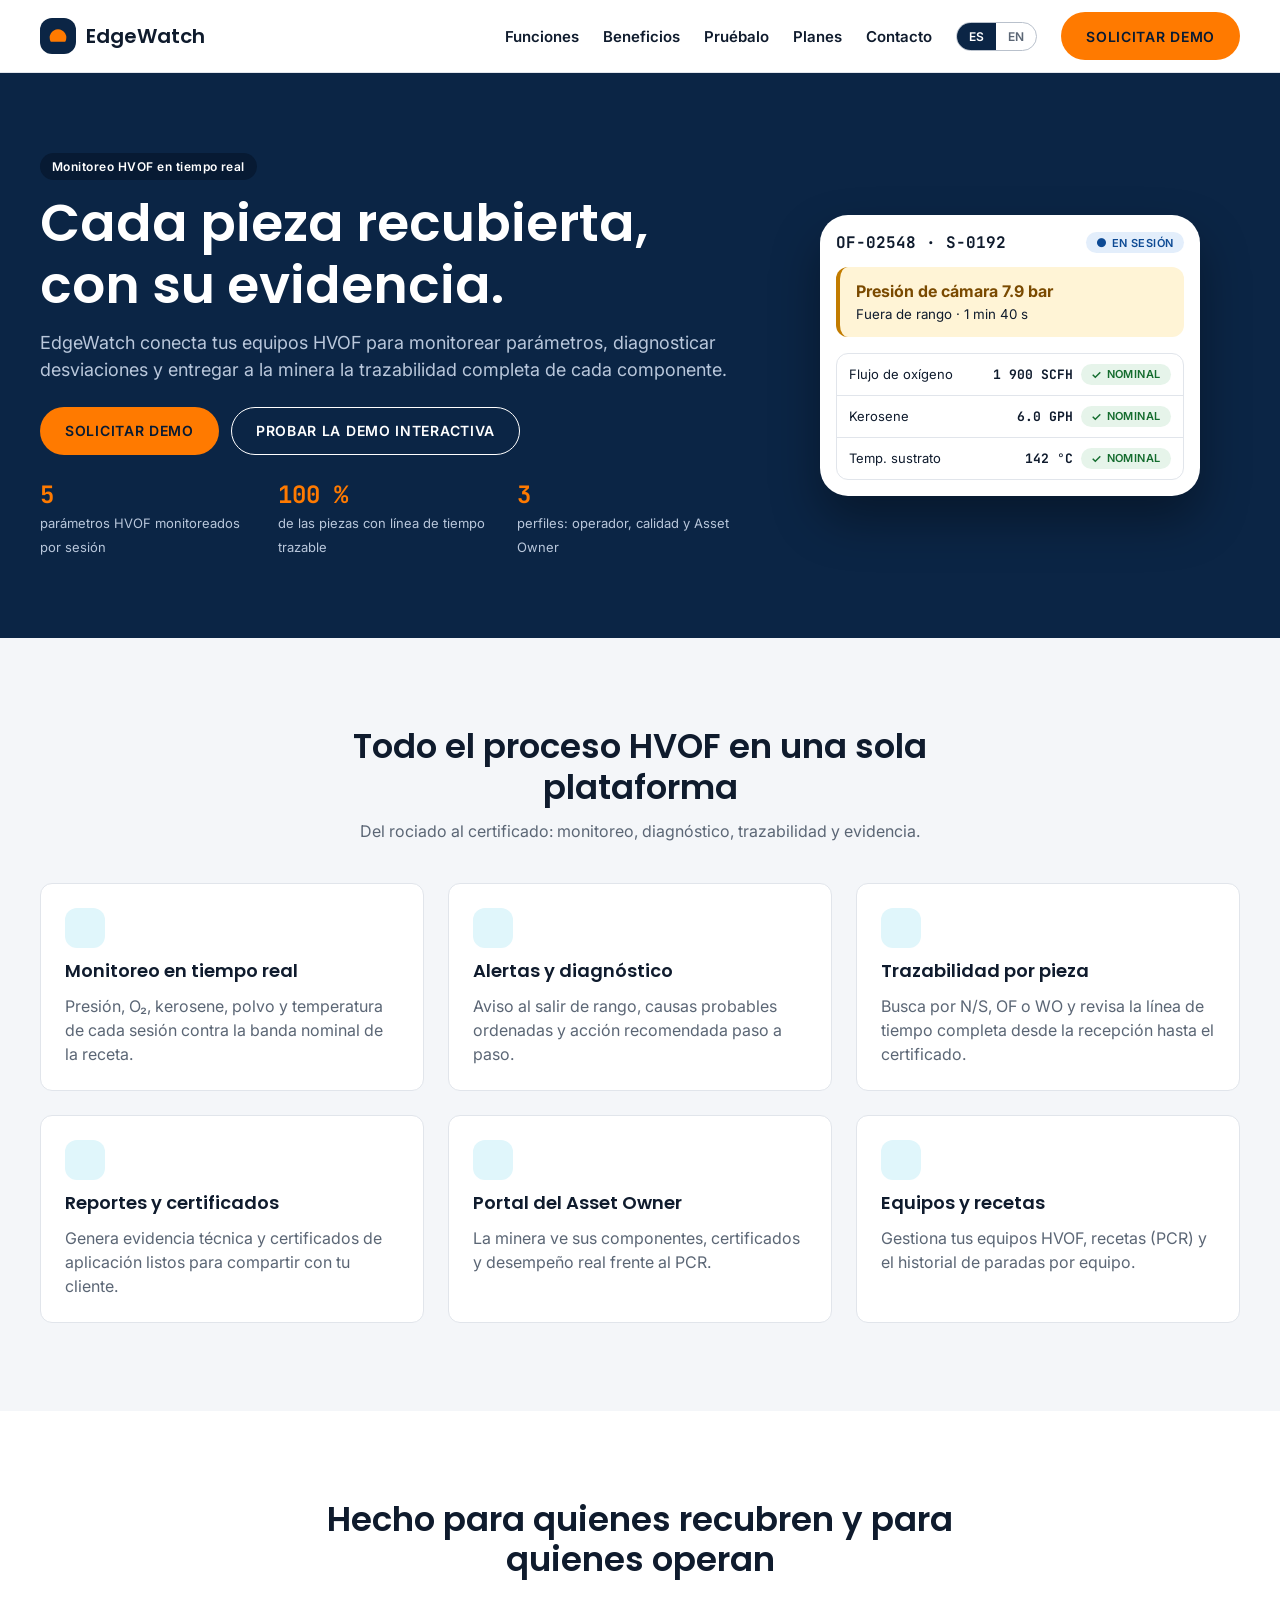
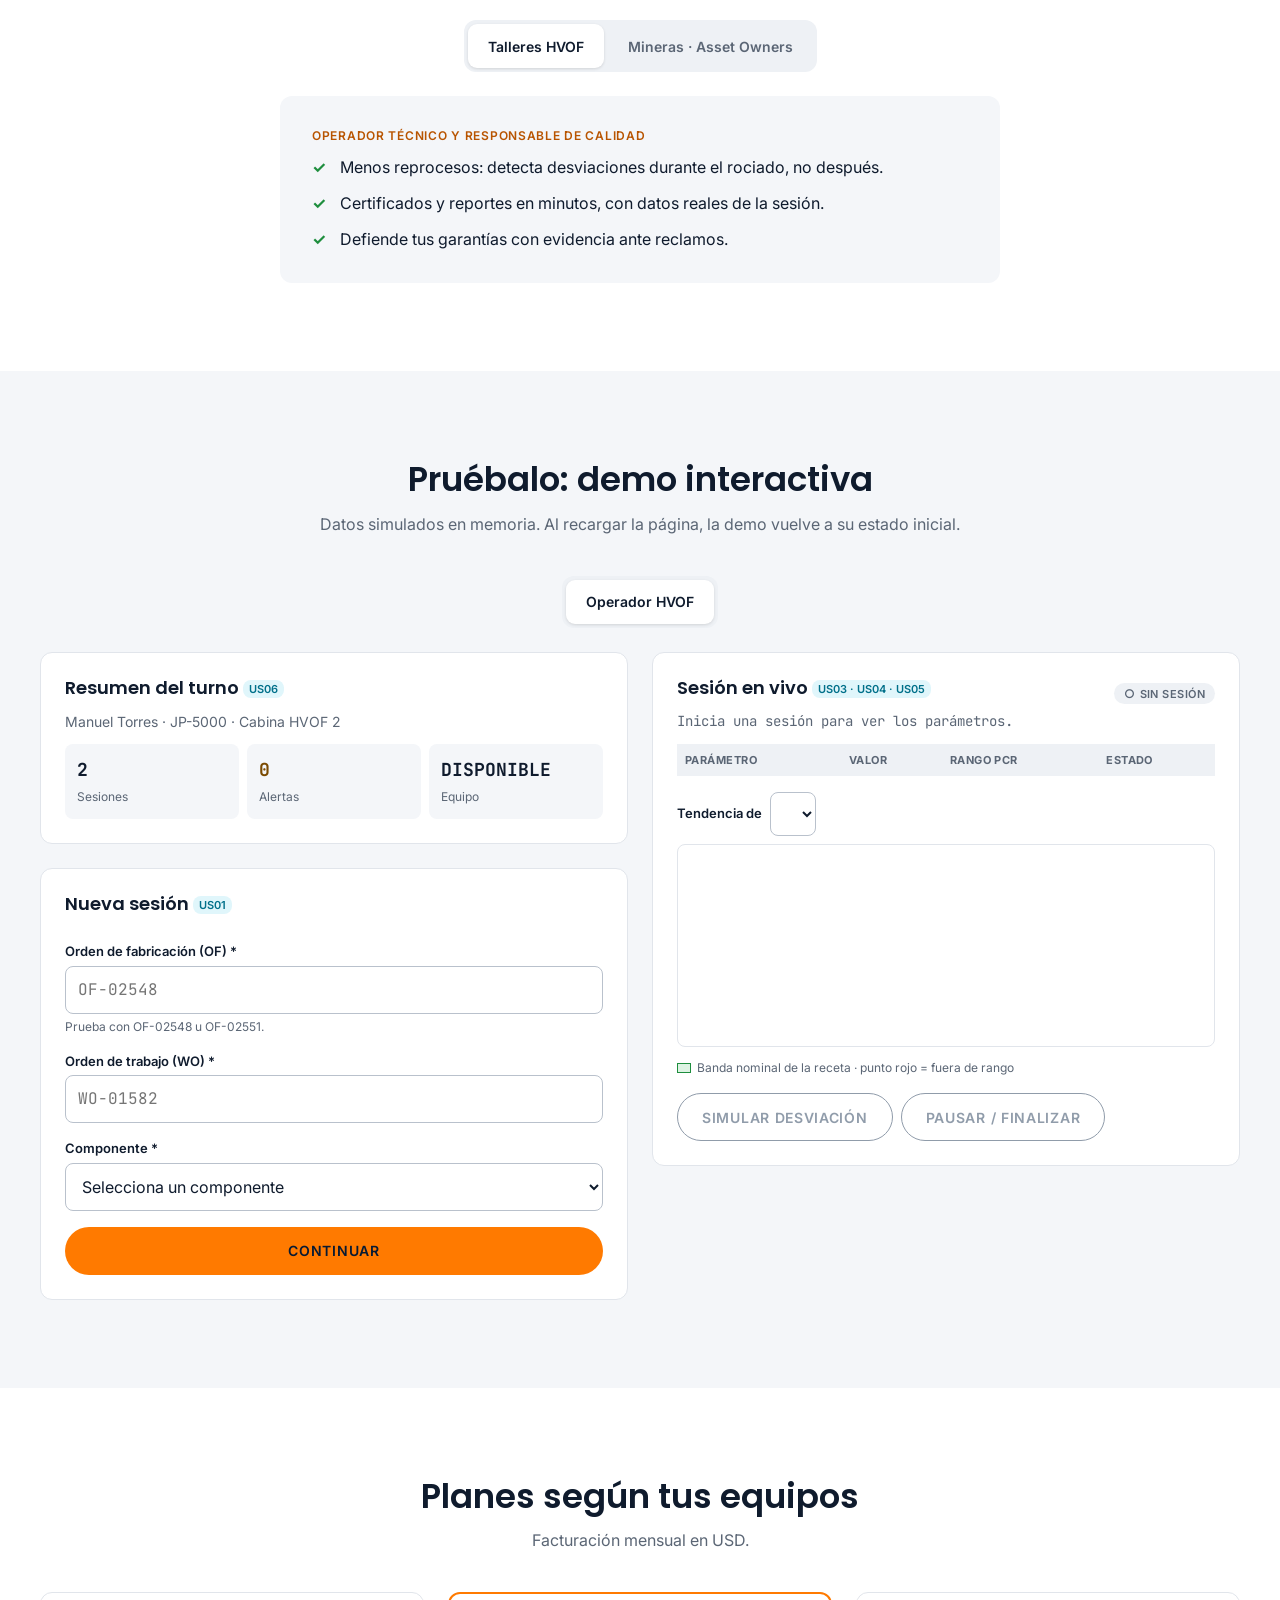
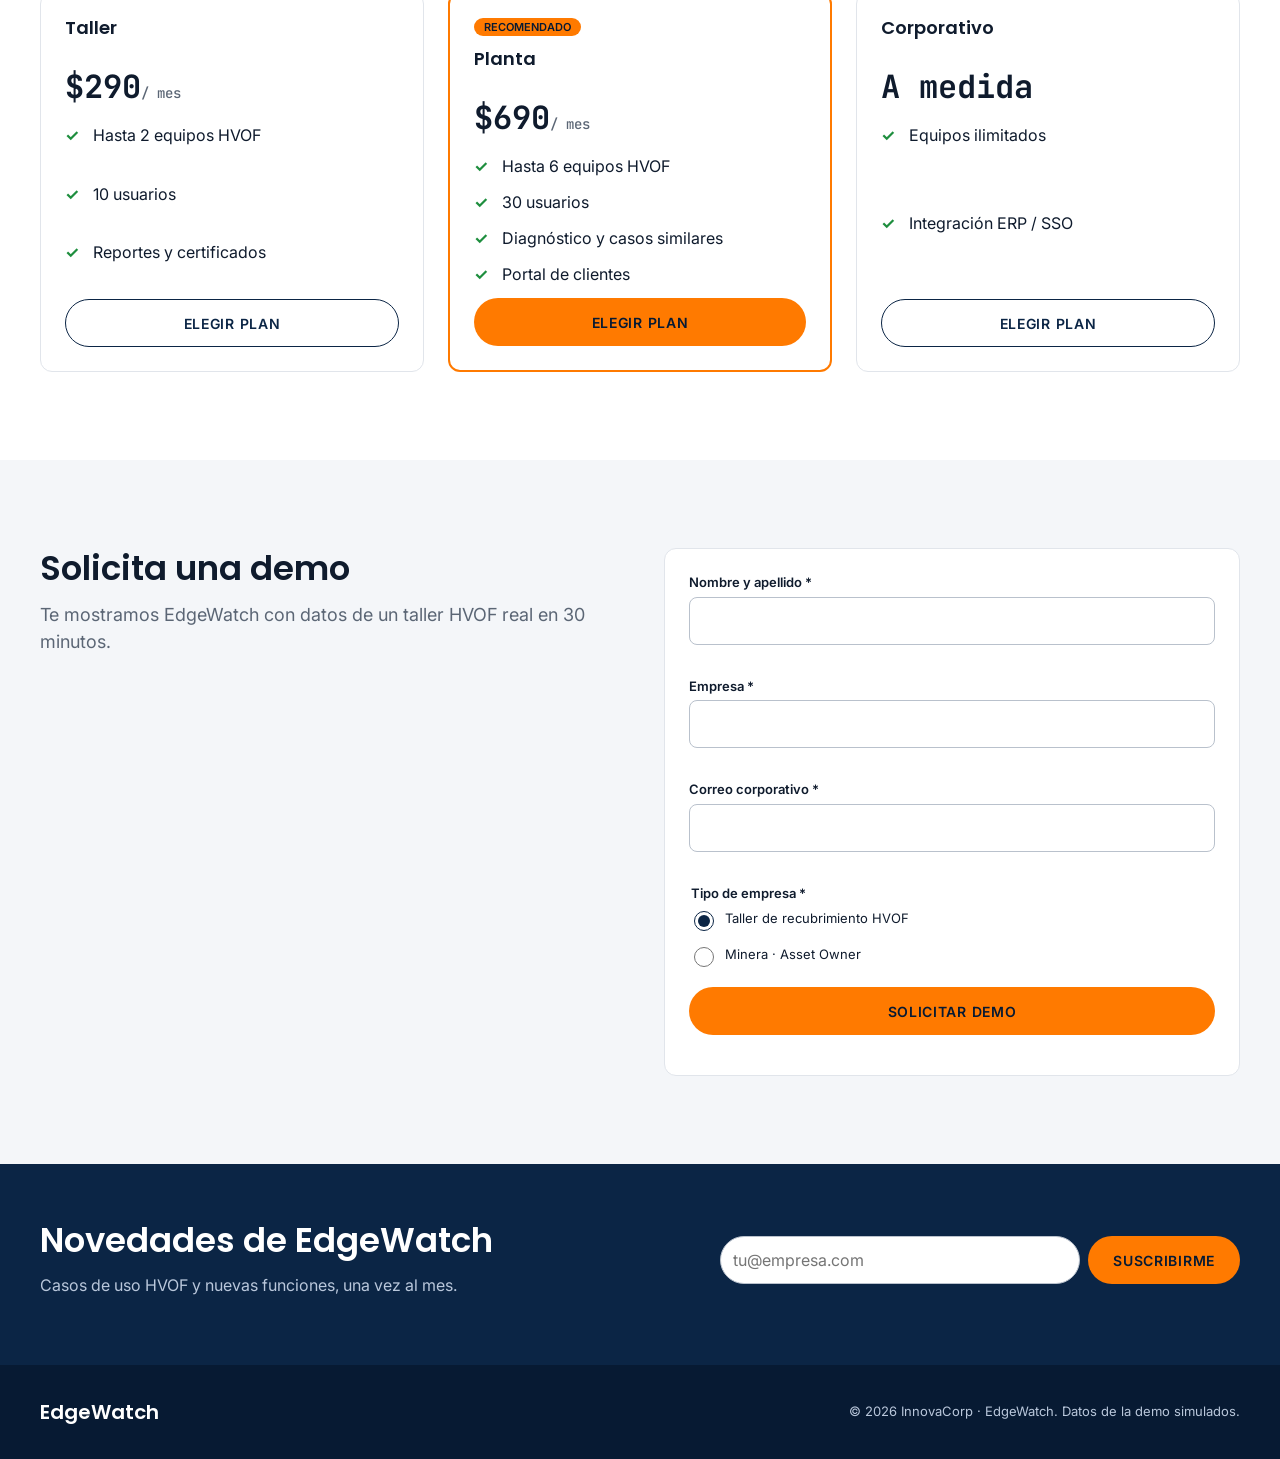
==== index.html @ 8f58d1ae "feat(demo): add alert detail and action registration" ====
<!doctype html>
<html lang="es">
  <head>
    <meta charset="utf-8" />
    <meta name="viewport" content="width=device-width, initial-scale=1" />
    <title>EdgeWatch · Monitoreo, trazabilidad y diagnóstico HVOF</title>
    <meta
      name="description"
      content="EdgeWatch conecta tus equipos HVOF para monitorear parámetros, diagnosticar desviaciones y entregar trazabilidad de cada componente recubierto."
    />
    <link rel="preconnect" href="https://fonts.googleapis.com" />
    <link rel="preconnect" href="https://fonts.gstatic.com" crossorigin />
    <link
      href="https://fonts.googleapis.com/css2?family=Inter:wght@400;500;600;700&family=JetBrains+Mono:wght@500;700&family=Poppins:wght@500;600;700&display=swap"
      rel="stylesheet"
    />
    <link rel="stylesheet" href="styles/style.css" />
    <script defer src="scripts/app.js"></script>
    <link rel="icon" href="favicon.svg" type="image/svg+xml" />
  </head>
  <body>
    <a class="skip-link" href="#main" data-i18n="skip">Saltar al contenido</a>
    <!-- US52 · Sticky header / US55 · language switch -->
    <header class="site-header" id="top">
      <div class="container header-inner">
        <a class="brand" href="#top" aria-label="EdgeWatch, ir al inicio">
          <span class="brand-mark" aria-hidden="true"
            ><svg viewBox="0 0 24 24">
              <path
                d="M12 4a10 10 0 00-8.66 15h17.32A10 10 0 0012 4zm1 10.73V8h-2v6.73A2 2 0 1013 14.73z"
              /></svg
          ></span>
          <span class="brand-name">EdgeWatch</span>
        </a>
        <nav class="main-nav" id="main-nav" aria-label="Navegación principal">
          <ul>
            <li><a href="#features" data-i18n="nav.features">Funciones</a></li>
            <li><a href="#segments" data-i18n="nav.benefits">Beneficios</a></li>
            <li><a href="#demo" data-i18n="nav.demo">Pruébalo</a></li>
            <li><a href="#pricing" data-i18n="nav.pricing">Planes</a></li>
            <li><a href="#contact" data-i18n="nav.contact">Contacto</a></li>
          </ul>
          <div class="lang-switch" role="group" aria-label="Idioma">
            <button type="button" class="lang-btn is-active" data-lang="es" aria-pressed="true">
              ES
            </button>
            <button type="button" class="lang-btn" data-lang="en" aria-pressed="false">EN</button>
          </div>
          <a class="btn btn-primary" href="#contact" data-i18n="cta.demo">Solicitar demo</a>
        </nav>
        <button
          type="button"
          class="menu-toggle"
          aria-expanded="false"
          aria-controls="main-nav"
          aria-label="Abrir menú"
        >
          <span></span><span></span><span></span>
        </button>
      </div>
    </header>
    <main id="main">
      <!-- US48 · Value proposition -->
      <section class="hero" aria-labelledby="hero-title">
        <div class="container hero-grid">
          <div class="hero-copy">
            <p class="eyebrow" data-i18n="hero.eyebrow">Monitoreo HVOF en tiempo real</p>
            <h1 id="hero-title" data-i18n="hero.title">Cada pieza recubierta, con su evidencia.</h1>
            <p class="lead" data-i18n="hero.lead">
              EdgeWatch conecta tus equipos HVOF para monitorear parámetros, diagnosticar
              desviaciones y entregar a la minera la trazabilidad completa de cada componente.
            </p>
            <div class="hero-actions">
              <a class="btn btn-primary" href="#contact" data-i18n="cta.demo">Solicitar demo</a>
              <a class="btn btn-ghost" href="#demo" data-i18n="cta.try"
                >Probar la demo interactiva</a
              >
            </div>
            <ul class="hero-stats">
              <li>
                <strong>5</strong
                ><span data-i18n="hero.s1">parámetros HVOF monitoreados por sesión</span>
              </li>
              <li>
                <strong>100 %</strong
                ><span data-i18n="hero.s2">de las piezas con línea de tiempo trazable</span>
              </li>
              <li>
                <strong>3</strong
                ><span data-i18n="hero.s3">perfiles: operador, calidad y Asset Owner</span>
              </li>
            </ul>
          </div>
          <div class="hero-visual" aria-hidden="true">
            <div class="phone">
              <div class="phone-top">
                <span class="mono">OF-02548 · S-0192</span
                ><span class="chip chip-info">EN SESIÓN</span>
              </div>
              <div class="banner banner-warn">
                <strong>Presión de cámara 7.9 bar</strong><small>Fuera de rango · 1 min 40 s</small>
              </div>
              <ul class="mini-params">
                <li>
                  <span>Flujo de oxígeno</span><b class="mono">1 900 SCFH</b
                  ><span class="chip chip-ok">NOMINAL</span>
                </li>
                <li>
                  <span>Kerosene</span><b class="mono">6.0 GPH</b
                  ><span class="chip chip-ok">NOMINAL</span>
                </li>
                <li>
                  <span>Temp. sustrato</span><b class="mono">142 °C</b
                  ><span class="chip chip-ok">NOMINAL</span>
                </li>
              </ul>
            </div>
          </div>
        </div>
      </section>

      <!-- US49 · Core features -->
      <section class="section" id="features" aria-labelledby="features-title">
        <div class="container">
          <header class="section-head">
            <h2 id="features-title" data-i18n="features.title">
              Todo el proceso HVOF en una sola plataforma
            </h2>
            <p data-i18n="features.lead">
              Del rociado al certificado: monitoreo, diagnóstico, trazabilidad y evidencia.
            </p>
          </header>
          <div class="feature-grid">
            <article class="card feature">
              <h3 data-i18n="f1.t">Monitoreo en tiempo real</h3>
              <p data-i18n="f1.d">
                Presión, O₂, kerosene, polvo y temperatura de cada sesión contra la banda nominal de
                la receta.
              </p>
            </article>
            <article class="card feature">
              <h3 data-i18n="f2.t">Alertas y diagnóstico</h3>
              <p data-i18n="f2.d">
                Aviso al salir de rango, causas probables ordenadas y acción recomendada paso a
                paso.
              </p>
            </article>
            <article class="card feature">
              <h3 data-i18n="f3.t">Trazabilidad por pieza</h3>
              <p data-i18n="f3.d">
                Busca por N/S, OF o WO y revisa la línea de tiempo completa desde la recepción hasta
                el certificado.
              </p>
            </article>
            <article class="card feature">
              <h3 data-i18n="f4.t">Reportes y certificados</h3>
              <p data-i18n="f4.d">
                Genera evidencia técnica y certificados de aplicación listos para compartir con tu
                cliente.
              </p>
            </article>
            <article class="card feature">
              <h3 data-i18n="f5.t">Portal del Asset Owner</h3>
              <p data-i18n="f5.d">
                La minera ve sus componentes, certificados y desempeño real frente al PCR.
              </p>
            </article>
            <article class="card feature">
              <h3 data-i18n="f6.t">Equipos y recetas</h3>
              <p data-i18n="f6.d">
                Gestiona tus equipos HVOF, recetas (PCR) y el historial de paradas por equipo.
              </p>
            </article>
          </div>
        </div>
      </section>

      <!-- US50 · Benefits by segment -->
      <section class="section section-alt" id="segments" aria-labelledby="segments-title">
        <div class="container">
          <header class="section-head">
            <h2 id="segments-title" data-i18n="seg.title">
              Hecho para quienes recubren y para quienes operan
            </h2>
          </header>
          <div class="tabs" data-tabs>
            <div class="tab-list" role="tablist" aria-label="Segmentos">
              <button
                role="tab"
                id="tab-shop"
                aria-controls="panel-shop"
                aria-selected="true"
                data-i18n="seg.shop"
              >
                Talleres HVOF
              </button>
              <button
                role="tab"
                id="tab-mine"
                aria-controls="panel-mine"
                aria-selected="false"
                tabindex="-1"
                data-i18n="seg.mine"
              >
                Mineras · Asset Owners
              </button>
            </div>
            <div
              class="tab-panel segment"
              role="tabpanel"
              id="panel-shop"
              aria-labelledby="tab-shop"
            >
              <p class="kicker" data-i18n="seg.shop.who">
                Operador técnico y responsable de calidad
              </p>
              <ul class="check-list">
                <li data-i18n="seg.shop.b1">
                  Menos reprocesos: detecta desviaciones durante el rociado, no después.
                </li>
                <li data-i18n="seg.shop.b2">
                  Certificados y reportes en minutos, con datos reales de la sesión.
                </li>
                <li data-i18n="seg.shop.b3">Defiende tus garantías con evidencia ante reclamos.</li>
              </ul>
            </div>
            <div
              class="tab-panel segment segment-dark"
              role="tabpanel"
              id="panel-mine"
              aria-labelledby="tab-mine"
              hidden
            >
              <p class="kicker" data-i18n="seg.mine.who">Ingeniero de confiabilidad</p>
              <ul class="check-list">
                <li data-i18n="seg.mine.b1">
                  Conoce el estado y la vida útil de cada componente recuperado.
                </li>
                <li data-i18n="seg.mine.b2">
                  Compara proveedores con datos de desempeño, no con percepciones.
                </li>
                <li data-i18n="seg.mine.b3">
                  Recibe avisos antes del fin de vida útil y solicita revisiones.
                </li>
              </ul>
            </div>
          </div>
        </div>
      </section>
      <!-- Core user stories · interactive simulated demo -->
      <section class="section" id="demo" aria-labelledby="demo-title">
        <div class="container">
          <header class="section-head">
            <h2 id="demo-title" data-i18n="demo.title">Pruébalo: demo interactiva</h2>
            <p data-i18n="demo.lead">
              Datos simulados en memoria. Al recargar la página, la demo vuelve a su estado inicial.
            </p>
          </header>
          <div class="tabs demo" data-tabs>
            <div class="tab-list" role="tablist" aria-label="Perfil de la demo">
              <button
                role="tab"
                id="tab-op"
                aria-controls="panel-op"
                aria-selected="true"
                data-i18n="demo.op"
              >
                Operador HVOF
              </button>
            </div>

            <!-- OPERATOR -->
            <div class="tab-panel" role="tabpanel" id="panel-op" aria-labelledby="tab-op">
              <div class="demo-grid">
                <div class="demo-col">
                  <article class="card" id="shift-summary" aria-labelledby="shift-title">
                    <h3 id="shift-title">Resumen del turno <small class="hint">US06</small></h3>
                    <p class="muted">Manuel Torres · JP-5000 · Cabina HVOF 2</p>
                    <div class="stats">
                      <div><b class="mono" id="stat-sessions">2</b><span>Sesiones</span></div>
                      <div>
                        <b class="mono warn-text" id="stat-alerts">0</b><span>Alertas</span>
                      </div>
                      <div><b class="mono" id="stat-status">DISPONIBLE</b><span>Equipo</span></div>
                    </div>
                  </article>

                  <form
                    class="card form"
                    id="session-form"
                    novalidate
                    aria-labelledby="session-form-title"
                  >
                    <h3 id="session-form-title">Nueva sesión <small class="hint">US01</small></h3>
                    <div class="field">
                      <label for="of-input">Orden de fabricación (OF) *</label>
                      <input
                        id="of-input"
                        name="of"
                        class="mono"
                        placeholder="OF-02548"
                        autocomplete="off"
                        aria-describedby="of-help"
                        required
                      />
                      <p class="help" id="of-help" aria-live="polite">
                        Prueba con OF-02548 u OF-02551.
                      </p>
                    </div>
                    <div class="field">
                      <label for="wo-input">Orden de trabajo (WO) *</label>
                      <input id="wo-input" name="wo" class="mono" placeholder="WO-01582" required />
                    </div>
                    <div class="field">
                      <label for="component-input">Componente *</label>
                      <select id="component-input" name="component" required>
                        <option value="">Selecciona un componente</option>
                        <option value="EB-7802">Eje de bomba · N/S EB-7802</option>
                        <option value="VS-1120">Vástago · N/S VS-1120</option>
                      </select>
                    </div>
                    <button class="btn btn-primary btn-block" type="submit">Continuar</button>
                  </form>

                  <article class="card" id="confirm-card" hidden aria-labelledby="confirm-title">
                    <h3 id="confirm-title">Confirmar inicio <small class="hint">US02</small></h3>
                    <dl class="kv" id="confirm-summary"></dl>
                    <div class="actions">
                      <button class="btn btn-primary" type="button" id="start-btn">
                        Iniciar monitoreo
                      </button>
                      <button class="btn btn-secondary" type="button" id="edit-btn">
                        Corregir datos
                      </button>
                    </div>
                  </article>
                </div>

                <div class="demo-col">
                  <article class="card" id="live-card" aria-labelledby="live-title">
                    <div class="card-head">
                      <h3 id="live-title">
                        Sesión en vivo <small class="hint">US03 · US04 · US05</small>
                      </h3>
                      <span class="chip chip-neutral" id="session-chip">SIN SESIÓN</span>
                    </div>
                    <p class="muted mono" id="session-meta">
                      Inicia una sesión para ver los parámetros.
                    </p>
                    <table class="params" aria-describedby="live-title">
                      <thead>
                        <tr>
                          <th scope="col">Parámetro</th>
                          <th scope="col">Valor</th>
                          <th scope="col">Rango PCR</th>
                          <th scope="col">Estado</th>
                        </tr>
                      </thead>
                      <tbody id="params-body"></tbody>
                    </table>
                    <div class="trend">
                      <div class="trend-head">
                        <label for="trend-param">Tendencia de</label>
                        <select id="trend-param"></select>
                      </div>
                      <svg
                        id="trend-chart"
                        viewBox="0 0 320 120"
                        role="img"
                        aria-label="Tendencia del parámetro sobre la banda nominal"
                      ></svg>
                      <p class="legend">
                        <span class="swatch"></span> Banda nominal de la receta · punto rojo = fuera
                        de rango
                      </p>
                    </div>
                    <div class="actions">
                      <button class="btn btn-secondary" type="button" id="simulate-btn" disabled>
                        Simular desviación
                      </button>
                      <button class="btn btn-secondary" type="button" id="finish-btn" disabled>
                        Pausar / finalizar
                      </button>
                    </div>
                    <form class="inline-form" id="finish-form" hidden novalidate>
                      <fieldset>
                        <legend>Acción</legend>
                        <label
                          ><input type="radio" name="finishAction" value="pause" /> Pausar</label
                        >
                        <label
                          ><input type="radio" name="finishAction" value="finish" checked />
                          Finalizar</label
                        >
                      </fieldset>
                      <div class="field">
                        <label for="finish-reason">Motivo *</label>
                        <select id="finish-reason" required aria-describedby="finish-help">
                          <option value="">Selecciona un motivo</option>
                          <option>Rociado completado</option>
                          <option>Cambio de boquilla</option>
                          <option>Falla de equipo</option>
                        </select>
                        <p class="help" id="finish-help"></p>
                      </div>
                      <button class="btn btn-primary" type="submit">Confirmar</button>
                    </form>
                  </article>
                  <article class="card" id="alert-card" hidden aria-labelledby="alert-title">
                    <div class="card-head">
                      <h3 id="alert-title">
                        Alerta AL-0417 <small class="hint">US08 · US09 · US10</small>
                      </h3>
                      <span class="chip chip-warn" id="alert-chip">ALERTA</span>
                    </div>
                    <p id="alert-text"></p>
                    <div class="actions">
                      <button class="btn btn-primary" type="button" id="diagnosis-btn">
                        Ver diagnóstico
                      </button>
                      <button class="btn btn-secondary" type="button" id="review-btn">
                        Marcar como revisada
                      </button>
                    </div>
                  </article>

                  <article class="card" id="diagnosis-card" hidden aria-labelledby="diag-title">
                    <h3 id="diag-title">
                      Diagnóstico <small class="hint">US13 · US14 · US18</small>
                    </h3>
                    <ol class="bars" id="causes"></ol>
                    <h4>Acción recomendada <span class="chip chip-err">CRÍTICA</span></h4>
                    <ol class="steps">
                      <li>Detener alimentación de polvo</li>
                      <li>Inspeccionar y limpiar boquilla</li>
                      <li>Verificar presión antes de reanudar</li>
                    </ol>
                    <div class="actions">
                      <button class="btn btn-secondary" type="button" id="notify-btn">
                        Notificar a mantenimiento
                      </button>
                    </div>
                  </article>

                  <form
                    class="card form"
                    id="action-form"
                    hidden
                    novalidate
                    aria-labelledby="action-title"
                  >
                    <h3 id="action-title">
                      Registrar acción <small class="hint">US15 · US16</small>
                    </h3>
                    <div class="field">
                      <label for="action-taken">Acción tomada *</label
                      ><input id="action-taken" value="Limpieza de boquilla" required />
                    </div>
                    <div class="field">
                      <label for="action-cause">Causa confirmada *</label>
                      <select id="action-cause" required aria-describedby="cause-help">
                        <option value="">Selecciona una causa</option>
                        <option>Obstrucción parcial de boquilla</option>
                        <option>Variación en suministro de O₂</option>
                        <option>Desgaste del inyector de polvo</option>
                      </select>
                      <p class="help" id="cause-help"></p>
                    </div>
                    <label class="check"
                      ><input type="checkbox" id="action-stopped" /> ¿Se detuvo la sesión?</label
                    >
                    <div class="field">
                      <label for="action-photo">Foto de evidencia (JPG/PNG, máx. 5 MB)</label
                      ><input
                        type="file"
                        id="action-photo"
                        accept="image/png,image/jpeg"
                        aria-describedby="photo-help"
                      />
                      <p class="help" id="photo-help"></p>
                      <img id="photo-preview" alt="Vista previa de la foto de evidencia" hidden />
                    </div>
                    <button class="btn btn-primary btn-block" type="submit">Confirmar</button>
                  </form>
                </div>
              </div>
            </div>
          </div>
        </div>
      </section>
      <!-- US47 · Plans -->
      <section class="section section-alt" id="pricing" aria-labelledby="pricing-title">
        <div class="container">
          <header class="section-head">
            <h2 id="pricing-title" data-i18n="pricing.title">Planes según tus equipos</h2>
            <p data-i18n="pricing.lead">Facturación mensual en USD.</p>
          </header>
          <div class="plan-grid">
            <article class="card plan">
              <h3 data-i18n="plan.shop">Taller</h3>
              <p class="price mono">$290<small data-i18n="plan.month">/ mes</small></p>
              <ul class="check-list">
                <li data-i18n="plan.shop.1">Hasta 2 equipos HVOF</li>
                <li data-i18n="plan.shop.2">10 usuarios</li>
                <li data-i18n="plan.shop.3">Reportes y certificados</li>
              </ul>
              <button
                class="btn btn-secondary btn-block"
                type="button"
                data-plan="Taller"
                data-i18n="plan.choose"
              >
                Elegir plan
              </button>
            </article>
            <article class="card plan plan-featured">
              <p class="badge" data-i18n="plan.recommended">Recomendado</p>
              <h3 data-i18n="plan.plant">Planta</h3>
              <p class="price mono">$690<small data-i18n="plan.month">/ mes</small></p>
              <ul class="check-list">
                <li data-i18n="plan.plant.1">Hasta 6 equipos HVOF</li>
                <li data-i18n="plan.plant.2">30 usuarios</li>
                <li data-i18n="plan.plant.3">Diagnóstico y casos similares</li>
                <li data-i18n="plan.plant.4">Portal de clientes</li>
              </ul>
              <button
                class="btn btn-primary btn-block"
                type="button"
                data-plan="Planta"
                data-i18n="plan.choose"
              >
                Elegir plan
              </button>
            </article>
            <article class="card plan">
              <h3 data-i18n="plan.ent">Corporativo</h3>
              <p class="price mono" data-i18n="plan.custom">A medida</p>
              <ul class="check-list">
                <li data-i18n="plan.ent.1">Equipos ilimitados</li>
                <li data-i18n="plan.ent.2">Integración ERP / SSO</li>
              </ul>
              <button
                class="btn btn-secondary btn-block"
                type="button"
                data-plan="Corporativo"
                data-i18n="plan.choose"
              >
                Elegir plan
              </button>
            </article>
          </div>
        </div>
      </section>

      <!-- US51 · Demo request -->
      <section class="section" id="contact" aria-labelledby="contact-title">
        <div class="container contact-grid">
          <div>
            <h2 id="contact-title" data-i18n="contact.title">Solicita una demo</h2>
            <p class="lead" data-i18n="contact.lead">
              Te mostramos EdgeWatch con datos de un taller HVOF real en 30 minutos.
            </p>
            <p class="muted" id="selected-plan" aria-live="polite"></p>
          </div>
          <form class="card form" id="demo-form" novalidate aria-labelledby="contact-title">
            <div class="field">
              <label for="df-name" data-i18n="form.name">Nombre y apellido *</label
              ><input
                id="df-name"
                name="name"
                autocomplete="name"
                required
                aria-describedby="df-name-err"
              />
              <p class="help error" id="df-name-err"></p>
            </div>
            <div class="field">
              <label for="df-company" data-i18n="form.company">Empresa *</label
              ><input
                id="df-company"
                name="company"
                autocomplete="organization"
                required
                aria-describedby="df-company-err"
              />
              <p class="help error" id="df-company-err"></p>
            </div>
            <div class="field">
              <label for="df-email" data-i18n="form.email">Correo corporativo *</label
              ><input
                id="df-email"
                name="email"
                type="email"
                autocomplete="email"
                required
                aria-describedby="df-email-err"
              />
              <p class="help error" id="df-email-err"></p>
            </div>
            <fieldset>
              <legend data-i18n="form.type">Tipo de empresa *</legend>
              <label
                ><input type="radio" name="type" value="shop" checked />
                <span data-i18n="form.shop">Taller de recubrimiento HVOF</span></label
              >
              <label
                ><input type="radio" name="type" value="mine" />
                <span data-i18n="form.mine">Minera · Asset Owner</span></label
              >
            </fieldset>
            <button class="btn btn-primary btn-block" type="submit" data-i18n="cta.demo">
              Solicitar demo
            </button>
            <p class="form-status" id="demo-status" role="status" aria-live="polite"></p>
          </form>
        </div>
      </section>

      <!-- US54 · Newsletter -->
      <section class="newsletter" aria-labelledby="nl-title">
        <div class="container newsletter-inner">
          <div>
            <h2 id="nl-title" data-i18n="nl.title">Novedades de EdgeWatch</h2>
            <p data-i18n="nl.lead">Casos de uso HVOF y nuevas funciones, una vez al mes.</p>
          </div>
          <form class="newsletter-form" id="newsletter-form" novalidate>
            <label class="sr-only" for="nl-email" data-i18n="form.email"
              >Correo corporativo *</label
            >
            <input
              id="nl-email"
              type="email"
              placeholder="tu@empresa.com"
              autocomplete="email"
              aria-describedby="nl-status"
            />
            <button class="btn btn-primary" type="submit" data-i18n="nl.cta">Suscribirme</button>
            <p class="form-status" id="nl-status" role="status" aria-live="polite"></p>
          </form>
        </div>
      </section>
    </main>
    <footer class="site-footer">
      <div class="container footer-inner">
        <span class="brand-name">EdgeWatch</span>
        <p data-i18n="footer.copy">© 2026 InnovaCorp · EdgeWatch. Datos de la demo simulados.</p>
      </div>
    </footer>
    <div class="toast-region" id="toasts" aria-live="polite" aria-atomic="false"></div>
  </body>
</html>
---- styles/style.css ----
/* ==========================================================
   DESIGN TOKENS
   ========================================================== */
:root {
  --navy: #0b2545;
  --navy-dark: #071a33;
  --amber: #ff7a00;
  --amber-text: #b85400;
  --teal: #00b4d8;
  --teal-dark: #00708a;
  --text: #0f1b2d;
  --text-2: #5b6675;
  --text-3: #8a94a3;
  --bg: #f4f6f9;
  --surface: #ffffff;
  --border: #e1e5eb;
  --border-strong: #b9c1cc;
  --ok: #1e8e3e;
  --ok-bg: #e6f4ea;
  --ok-text: #146c2e;
  --warn: #c27c00;
  --warn-bg: #fff4d6;
  --warn-text: #7a4a00;
  --err: #c62828;
  --err-bg: #fde8e8;
  --err-text: #a11f1f;
  --info: #1565c0;
  --info-bg: #e3eefb;
  --info-text: #0d4a94;
  --neutral-bg: #eef1f5;
  --band: #ddf3e3;
  --radius: 12px;
  --space: 8px;
  --font-title: 'Poppins', system-ui, sans-serif;
  --font-body: 'Inter', system-ui, sans-serif;
  --font-mono: 'JetBrains Mono', ui-monospace, monospace;
  --header-h: 72px;
}

/* ==========================================================
   BASE: RESET, TYPOGRAPHY AND ACCESSIBILITY
   ========================================================== */
*,
*::before,
*::after {
  box-sizing: border-box;
}
html {
  scroll-behavior: smooth;
  scroll-padding-top: calc(var(--header-h) + 16px);
}
@media (prefers-reduced-motion: reduce) {
  html {
    scroll-behavior: auto;
  }
  * {
    transition: none !important;
  }
}
body {
  margin: 0;
  font: 400 16px/1.5 var(--font-body);
  color: var(--text);
  background: var(--bg);
}
img {
  max-width: 100%;
  display: block;
}
[hidden] {
  display: none !important;
}
h1,
h2,
h3,
h4 {
  font-family: var(--font-title);
  font-weight: 600;
  line-height: 1.2;
  margin: 0 0 calc(var(--space) * 1.5);
  color: var(--text);
}
h1 {
  font-size: clamp(2rem, 5vw, 3.25rem);
}
h2 {
  font-size: clamp(1.5rem, 3.4vw, 2.125rem);
}
h3 {
  font-size: 1.125rem;
}
h4 {
  font-size: 1rem;
  margin-top: 16px;
}
p {
  margin: 0 0 12px;
}
a {
  color: var(--teal-dark);
}
.mono {
  font-family: var(--font-mono);
}
.muted {
  color: var(--text-2);
  font-size: 0.875rem;
}
.hint {
  font: 600 0.6875rem var(--font-body);
  color: var(--teal-dark);
  background: #e0f6fb;
  border-radius: 8px;
  padding: 2px 6px;
  vertical-align: middle;
}
.warn-text {
  color: var(--warn-text);
}
.sr-only {
  position: absolute;
  width: 1px;
  height: 1px;
  overflow: hidden;
  clip: rect(0 0 0 0);
  white-space: nowrap;
}
.container {
  width: min(1200px, 100% - 32px);
  margin-inline: auto;
}
:focus-visible {
  outline: 3px solid var(--teal);
  outline-offset: 2px;
}
.skip-link {
  position: absolute;
  left: 16px;
  top: -48px;
  background: var(--navy);
  color: #fff;
  padding: 8px 16px;
  border-radius: 8px;
  z-index: 100;
}
.skip-link:focus {
  top: 8px;
}

/* ==========================================================
   BUTTONS
   ========================================================== */
.btn {
  display: inline-flex;
  align-items: center;
  justify-content: center;
  gap: 8px;
  min-height: 48px;
  padding: 0 24px;
  border-radius: 24px;
  border: 1.5px solid transparent;
  font: 600 0.875rem var(--font-body);
  letter-spacing: 0.05em;
  text-transform: uppercase;
  text-decoration: none;
  cursor: pointer;
  background: none;
}
.btn-primary {
  background: var(--amber);
  color: var(--navy-dark);
}
.btn-primary:hover {
  background: #ff8f2b;
}
.btn-secondary {
  border-color: var(--navy);
  color: var(--navy);
}
.btn-secondary:hover {
  background: var(--neutral-bg);
}
.btn-ghost {
  border-color: #fff;
  color: #fff;
}
.btn-block {
  width: 100%;
}
.btn:disabled {
  opacity: 0.45;
  cursor: not-allowed;
}

/* ==========================================================
   CARDS
   ========================================================== */
.card {
  background: var(--surface);
  border: 1px solid var(--border);
  border-radius: var(--radius);
  padding: 24px;
}
.card-head {
  display: flex;
  justify-content: space-between;
  align-items: center;
  gap: 12px;
}

/* ==========================================================
   CHIPS AND BANNERS
   ========================================================== */
.chip {
  display: inline-flex;
  align-items: center;
  gap: 4px;
  padding: 3px 10px;
  border-radius: 12px;
  font: 600 0.6875rem var(--font-body);
  letter-spacing: 0.04em;
  white-space: nowrap;
}
.chip::before {
  font-size: 0.75rem;
}
.chip-ok {
  background: var(--ok-bg);
  color: var(--ok-text);
}
.chip-ok::before {
  content: '✓';
}
.chip-warn {
  background: var(--warn-bg);
  color: var(--warn-text);
}
.chip-warn::before {
  content: '▲';
}
.chip-err {
  background: var(--err-bg);
  color: var(--err-text);
}
.chip-err::before {
  content: '!';
  font-weight: 800;
}
.chip-info {
  background: var(--info-bg);
  color: var(--info-text);
}
.chip-info::before {
  content: '●';
}
.chip-neutral {
  background: var(--neutral-bg);
  color: var(--text-2);
}
.chip-neutral::before {
  content: '○';
}
.banner {
  display: flex;
  flex-direction: column;
  gap: 2px;
  padding: 12px 16px;
  border-radius: var(--radius);
  border-left: 4px solid;
  margin-bottom: 16px;
}
.banner small {
  color: var(--text);
}
.banner-warn {
  background: var(--warn-bg);
  border-color: var(--warn);
  color: var(--warn-text);
}
.banner-err {
  background: var(--err-bg);
  border-color: var(--err);
  color: var(--err-text);
}
.banner-ok {
  background: var(--ok-bg);
  border-color: var(--ok);
  color: var(--ok-text);
}

/* ==========================================================
   FORMS
   ========================================================== */
.form {
  display: grid;
  gap: 16px;
}
.field {
  display: grid;
  gap: 4px;
}
label,
legend {
  font-weight: 600;
  font-size: 0.8125rem;
}
input,
select,
textarea {
  font: inherit;
  min-height: 48px;
  padding: 10px 12px;
  border: 1px solid var(--border-strong);
  border-radius: 8px;
  background: #fff;
  color: var(--text);
  width: 100%;
}
textarea {
  min-height: 88px;
}
input[type='checkbox'],
input[type='radio'] {
  width: 20px;
  min-height: 20px;
  accent-color: var(--navy);
}
.check,
fieldset label {
  display: flex;
  align-items: center;
  gap: 8px;
  font-weight: 400;
  min-height: 32px;
}
fieldset {
  border: 0;
  padding: 0;
  margin: 0;
  display: grid;
  gap: 4px;
}
.is-valid {
  border: 2px solid var(--ok);
}
.is-invalid {
  border: 2px solid var(--err);
}
.help {
  margin: 0;
  font-size: 0.75rem;
  color: var(--text-2);
  min-height: 1em;
}
.help.ok {
  color: var(--ok-text);
}
.help.error,
.help.err {
  color: var(--err-text);
}
.actions {
  display: flex;
  flex-wrap: wrap;
  gap: 8px;
  margin-top: 16px;
}

/* ==========================================================
   HEADER (US52)
   ========================================================== */
.site-header {
  position: sticky;
  top: 0;
  z-index: 50;
  background: var(--surface);
  border-bottom: 1px solid var(--border);
}
.header-inner {
  display: flex;
  align-items: center;
  gap: 24px;
  min-height: var(--header-h);
}
.brand {
  display: flex;
  align-items: center;
  gap: 10px;
  text-decoration: none;
  color: var(--text);
}
.brand-mark {
  display: grid;
  place-items: center;
  width: 36px;
  height: 36px;
  border-radius: 12px;
  background: var(--navy);
}
.brand-mark svg {
  width: 20px;
  fill: var(--amber);
}
.brand-name {
  font: 600 1.25rem var(--font-title);
}
.main-nav {
  display: flex;
  align-items: center;
  gap: 24px;
  margin-left: auto;
}
.main-nav ul {
  display: flex;
  gap: 24px;
  list-style: none;
  margin: 0;
  padding: 0;
}
.main-nav a:not(.btn) {
  color: var(--text);
  text-decoration: none;
  font-weight: 600;
  font-size: 0.9375rem;
}
.main-nav a:not(.btn):hover {
  color: var(--teal-dark);
}
.lang-switch {
  display: flex;
  border: 1px solid var(--border-strong);
  border-radius: 16px;
  overflow: hidden;
}
.lang-btn {
  border: 0;
  background: none;
  padding: 6px 12px;
  font: 600 0.75rem var(--font-body);
  cursor: pointer;
  color: var(--text-2);
}
.lang-btn.is-active {
  background: var(--navy);
  color: #fff;
}
.menu-toggle {
  display: none;
  margin-left: auto;
  width: 48px;
  height: 48px;
  border: 0;
  background: none;
  cursor: pointer;
  flex-direction: column;
  justify-content: center;
  gap: 5px;
  padding: 12px;
}
.menu-toggle span {
  height: 2px;
  background: var(--text);
  border-radius: 2px;
}

/* ==========================================================
   FOOTER
   ========================================================== */
.site-footer {
  background: var(--navy-dark);
  color: #b9c7db;
  padding: 32px 0;
}
.site-footer .brand-name {
  color: #fff;
}
.footer-inner {
  display: flex;
  justify-content: space-between;
  align-items: center;
  gap: 16px;
  flex-wrap: wrap;
}
.footer-inner p {
  margin: 0;
  font-size: 0.8125rem;
}

/* ==========================================================
   SECTIONS
   ========================================================== */
.section {
  padding: 88px 0;
}
.section-alt {
  background: var(--surface);
}
.section-head {
  text-align: center;
  max-width: 720px;
  margin: 0 auto 40px;
}
.section-head p {
  color: var(--text-2);
}

/* ==========================================================
   HERO (US48)
   ========================================================== */
.hero {
  background: var(--navy);
  color: #fff;
  padding: 80px 0;
}
.hero h1,
.hero h2 {
  color: #fff;
}
.hero-grid {
  display: grid;
  grid-template-columns: 1.2fr 0.8fr;
  gap: 48px;
  align-items: center;
}
.eyebrow {
  display: inline-block;
  background: var(--navy-dark);
  color: #fff;
  font: 600 0.75rem var(--font-body);
  letter-spacing: 0.04em;
  padding: 6px 12px;
  border-radius: 16px;
}
.lead {
  font-size: 1.125rem;
  color: #b9c7db;
}
.section .lead {
  color: var(--text-2);
}
.hero-actions {
  display: flex;
  flex-wrap: wrap;
  gap: 12px;
  margin: 24px 0;
}
.hero-stats {
  display: grid;
  grid-template-columns: repeat(3, 1fr);
  gap: 24px;
  list-style: none;
  padding: 0;
  margin: 0;
}
.hero-stats strong {
  display: block;
  font: 700 1.5rem var(--font-mono);
  color: var(--amber);
}
.hero-stats span {
  font-size: 0.8125rem;
  color: #b9c7db;
}
.phone {
  background: var(--surface);
  color: var(--text);
  border-radius: 28px;
  padding: 16px;
  box-shadow: 0 24px 48px rgba(0, 0, 0, 0.35);
  max-width: 380px;
  margin-inline: auto;
}
.phone-top {
  display: flex;
  justify-content: space-between;
  align-items: center;
  margin-bottom: 12px;
  font-weight: 700;
}
.mini-params {
  list-style: none;
  padding: 0;
  margin: 12px 0 0;
  border: 1px solid var(--border);
  border-radius: var(--radius);
}
.mini-params li {
  display: grid;
  grid-template-columns: 1fr auto auto;
  gap: 8px;
  align-items: center;
  padding: 10px 12px;
  font-size: 0.8125rem;
}
.mini-params li + li {
  border-top: 1px solid var(--border);
}

/* ==========================================================
   FEATURES (US49)
   ========================================================== */
.feature-grid {
  display: grid;
  grid-template-columns: repeat(3, 1fr);
  gap: 24px;
}
.feature h3::before {
  content: '';
  display: block;
  width: 40px;
  height: 40px;
  border-radius: 12px;
  background: #e0f6fb;
  margin-bottom: 12px;
}
.feature p {
  color: var(--text-2);
  margin: 0;
}

/* ==========================================================
   TABS
   ========================================================== */
.tab-list {
  display: flex;
  gap: 4px;
  background: var(--neutral-bg);
  padding: 4px;
  border-radius: 12px;
  width: fit-content;
  margin: 0 auto 24px;
  flex-wrap: wrap;
}
.tab-list [role='tab'] {
  border: 0;
  background: none;
  padding: 10px 20px;
  border-radius: 9px;
  font: 600 0.875rem var(--font-body);
  color: var(--text-2);
  cursor: pointer;
  min-height: 44px;
}
.tab-list [role='tab'][aria-selected='true'] {
  background: var(--surface);
  color: var(--text);
  box-shadow: 0 1px 3px rgba(0, 0, 0, 0.12);
}

/* ==========================================================
   BENEFITS BY SEGMENT (US50)
   ========================================================== */
.segment {
  max-width: 720px;
  margin: 0 auto;
  background: var(--bg);
  border-radius: var(--radius);
  padding: 32px;
}
.segment-dark {
  background: var(--navy);
  color: #fff;
}
.segment-dark .kicker {
  color: var(--amber);
}
.kicker {
  font: 600 0.75rem var(--font-body);
  letter-spacing: 0.06em;
  text-transform: uppercase;
  color: var(--amber-text);
}
.check-list {
  list-style: none;
  padding: 0;
  margin: 0;
  display: grid;
  gap: 12px;
}
.check-list li {
  padding-left: 28px;
  position: relative;
}
.check-list li::before {
  content: '✓';
  position: absolute;
  left: 0;
  color: var(--ok);
  font-weight: 700;
}
.segment-dark .check-list li::before {
  color: var(--amber);
}

/* ==========================================================
   PLANS (US47)
   ========================================================== */
.plan-grid {
  display: grid;
  grid-template-columns: repeat(3, 1fr);
  gap: 24px;
  align-items: stretch;
}
.plan {
  display: flex;
  flex-direction: column;
  gap: 12px;
}
.plan .check-list {
  flex: 1;
}
.plan-featured {
  border: 2px solid var(--amber);
}
.badge {
  align-self: flex-start;
  background: var(--amber);
  color: var(--navy-dark);
  font: 600 0.6875rem var(--font-body);
  padding: 2px 10px;
  border-radius: 10px;
  margin: 0;
  text-transform: uppercase;
}
.price {
  font-size: 2rem;
  font-weight: 700;
  margin: 0;
}
.price small {
  font-size: 0.875rem;
  color: var(--text-2);
  font-weight: 500;
}

/* ==========================================================
   DEMO REQUEST (US51)
   ========================================================== */
.contact-grid {
  display: grid;
  grid-template-columns: 1fr 1fr;
  gap: 48px;
  align-items: start;
}
.form-status {
  margin: 0;
  font-weight: 600;
}
.form-status.ok {
  color: var(--ok-text);
}
.form-status.err {
  color: var(--err-text);
}

/* ==========================================================
   NEWSLETTER (US54)
   ========================================================== */
.newsletter {
  background: var(--navy);
  color: #fff;
  padding: 56px 0;
}
.newsletter h2 {
  color: #fff;
}
.newsletter p {
  color: #b9c7db;
}
.newsletter-inner {
  display: flex;
  justify-content: space-between;
  gap: 32px;
  align-items: center;
  flex-wrap: wrap;
}
.newsletter-form {
  display: flex;
  gap: 8px;
  flex-wrap: wrap;
  max-width: 520px;
  flex: 1;
}
.newsletter-form input {
  flex: 1;
  min-width: 220px;
  border-radius: 24px;
}
.newsletter-form .form-status {
  flex-basis: 100%;
}
.newsletter .form-status.ok {
  color: #9be3b0;
}
.newsletter .form-status.err {
  color: #ffb4b4;
}

/* ==========================================================
   TOASTS
   ========================================================== */
.toast-region {
  position: fixed;
  right: 16px;
  bottom: 16px;
  display: grid;
  gap: 8px;
  z-index: 80;
  max-width: min(380px, calc(100% - 32px));
}
.toast {
  background: var(--navy-dark);
  color: #fff;
  padding: 14px 16px;
  border-radius: 8px;
  box-shadow: 0 8px 24px rgba(0, 0, 0, 0.25);
  font-size: 0.875rem;
  border-left: 4px solid var(--amber);
}
.toast.ok {
  border-left-color: #6fd08c;
}

/* ==========================================================
   DEMO: LAYOUT AND OPERATOR SESSION
   ========================================================== */
.demo-grid {
  display: grid;
  grid-template-columns: 1fr 1fr;
  gap: 24px;
  align-items: start;
}
.demo-col {
  display: grid;
  gap: 24px;
}
.stats {
  display: grid;
  grid-template-columns: repeat(3, 1fr);
  gap: 8px;
}
.stats div {
  background: var(--bg);
  border-radius: 8px;
  padding: 12px;
}
.stats b {
  display: block;
  font-size: 1.125rem;
}
.stats span {
  font-size: 0.75rem;
  color: var(--text-2);
}
.kv {
  display: grid;
  grid-template-columns: auto 1fr;
  gap: 6px 16px;
  margin: 0;
}
.kv dt {
  color: var(--text-2);
  font-size: 0.8125rem;
}
.kv dd {
  margin: 0;
  text-align: right;
  font-family: var(--font-mono);
  font-size: 0.8125rem;
}
.params {
  width: 100%;
  border-collapse: collapse;
  font-size: 0.8125rem;
  margin-top: 12px;
}
.params th {
  text-align: left;
  font-size: 0.6875rem;
  text-transform: uppercase;
  letter-spacing: 0.04em;
  color: var(--text-2);
  background: var(--neutral-bg);
  padding: 8px;
}
.params td,
.params tbody th {
  padding: 10px 8px;
  border-top: 1px solid var(--border);
}
.params tbody th {
  text-align: left;
  font: 600 0.8125rem var(--font-body);
  color: var(--text);
  background: none;
  text-transform: none;
  letter-spacing: 0;
}
#photo-preview {
  max-height: 120px;
  border-radius: 8px;
  margin-top: 8px;
}
.params tr.row-warn td {
  background: var(--warn-bg);
}
.trend {
  margin-top: 16px;
}
.trend-head {
  display: flex;
  gap: 8px;
  align-items: center;
}
.trend-head select {
  width: auto;
  min-height: 40px;
}
.trend svg,
#history-chart {
  width: 100%;
  height: auto;
  background: #fff;
  border: 1px solid var(--border);
  border-radius: 8px;
  margin-top: 8px;
}
.legend {
  font-size: 0.75rem;
  color: var(--text-2);
  display: flex;
  gap: 6px;
  align-items: center;
  margin-top: 6px;
}
.swatch {
  width: 14px;
  height: 10px;
  background: var(--band);
  border: 1px solid var(--ok);
  display: inline-block;
}
.inline-form {
  display: grid;
  gap: 12px;
  margin-top: 16px;
  padding-top: 16px;
  border-top: 1px solid var(--border);
}
.row {
  display: grid;
  grid-template-columns: 1fr 1fr;
  gap: 12px;
}
.list {
  list-style: none;
  padding: 0;
  margin: 8px 0 0;
}
.list li {
  display: flex;
  justify-content: space-between;
  align-items: center;
  gap: 12px;
  padding: 12px 0;
  border-top: 1px solid var(--border);
}
.list li:first-child {
  border-top: 0;
}
.list .meta {
  font-size: 0.75rem;
  color: var(--text-2);
  display: block;
}
.list button.link {
  background: none;
  border: 0;
  color: var(--teal-dark);
  font-weight: 600;
  cursor: pointer;
  min-height: 44px;
}

/* ==========================================================
   RESPONSIVE: TABLET AND PHONE (US53) · ALWAYS AT THE END
   ========================================================== */
@media (max-width: 1024px) {
  .feature-grid,
  .plan-grid {
    grid-template-columns: 1fr 1fr;
  }
  .demo-grid,
  .contact-grid,
  .hero-grid {
    grid-template-columns: 1fr;
  }
}
@media (max-width: 768px) {
  :root {
    --header-h: 64px;
  }
  .menu-toggle {
    display: flex;
  }
  .main-nav {
    display: none;
    position: absolute;
    top: var(--header-h);
    left: 0;
    right: 0;
    background: var(--surface);
    flex-direction: column;
    align-items: stretch;
    padding: 16px;
    gap: 16px;
    border-bottom: 1px solid var(--border);
    box-shadow: 0 8px 16px rgba(0, 0, 0, 0.08);
  }
  .main-nav.is-open {
    display: flex;
  }
  .main-nav ul {
    flex-direction: column;
    gap: 0;
  }
  .main-nav ul a {
    display: block;
    padding: 14px 4px;
    font-size: 1rem;
  }
  .lang-switch {
    align-self: flex-start;
  }
  .hero {
    padding: 48px 0;
  }
  .hero-stats {
    grid-template-columns: 1fr;
    gap: 12px;
  }
  .hero-actions .btn {
    width: 100%;
  }
  .section {
    padding: 56px 0;
  }
  .feature-grid,
  .plan-grid {
    grid-template-columns: 1fr;
  }
  .filters {
    grid-template-columns: auto 1fr;
  }
  .card {
    padding: 16px;
  }
  .params {
    font-size: 0.75rem;
  }
}
@media print {
  body * {
    visibility: hidden;
  }
  .print-target,
  .print-target * {
    visibility: visible;
  }
  .print-target {
    position: absolute;
    left: 0;
    top: 0;
    width: 100%;
    box-shadow: none;
  }
}
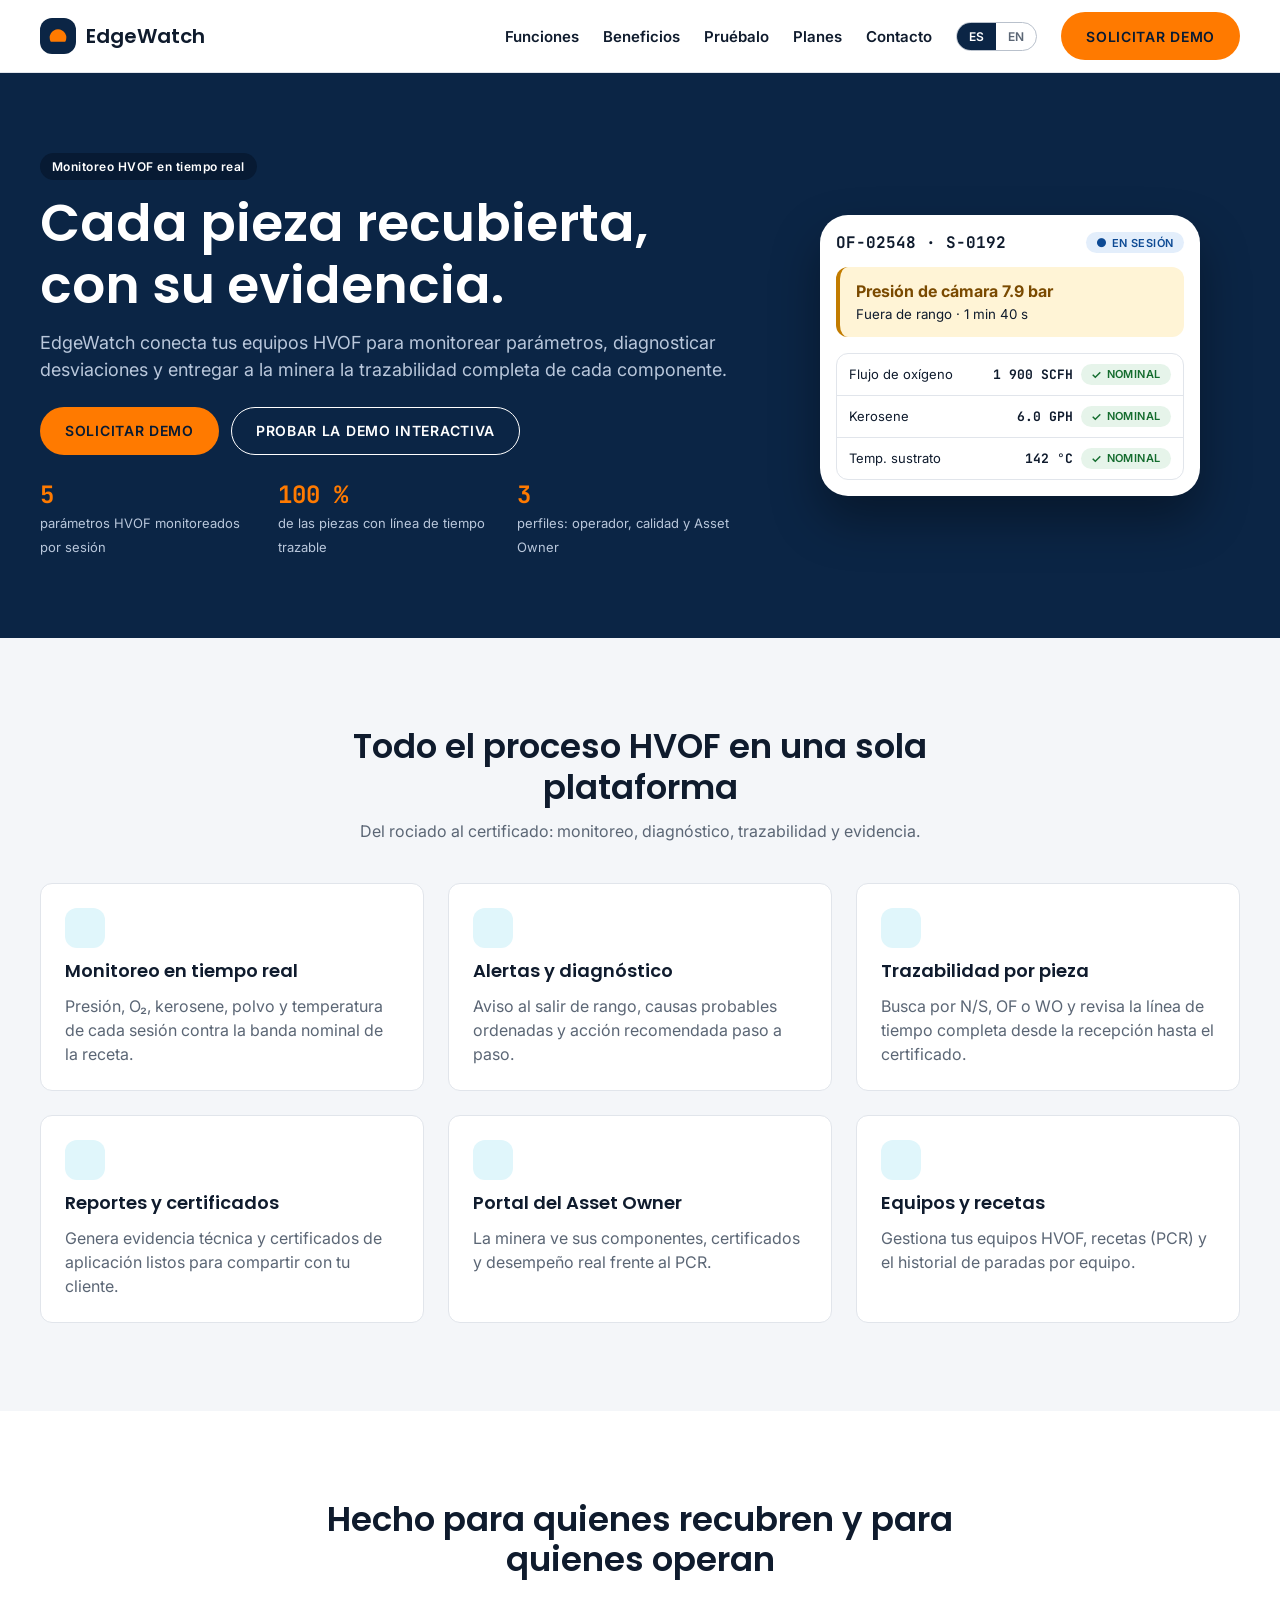
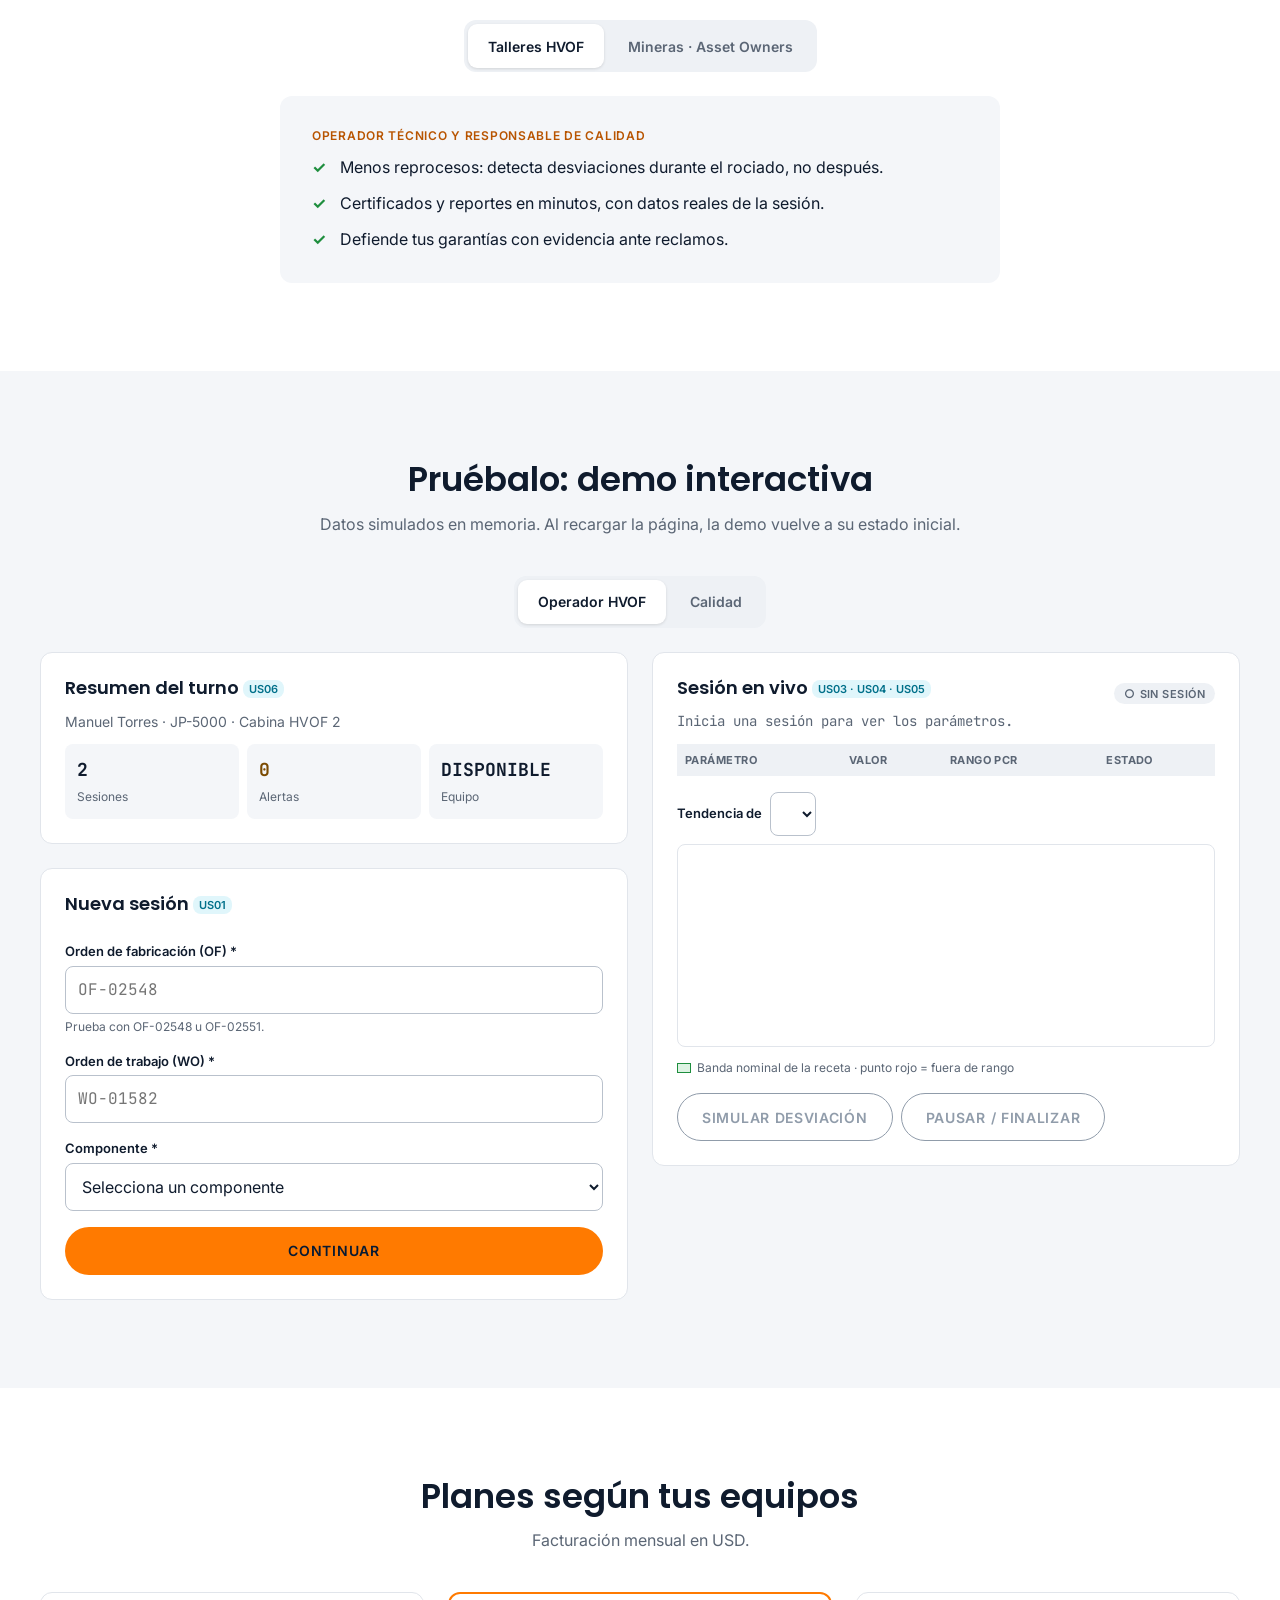
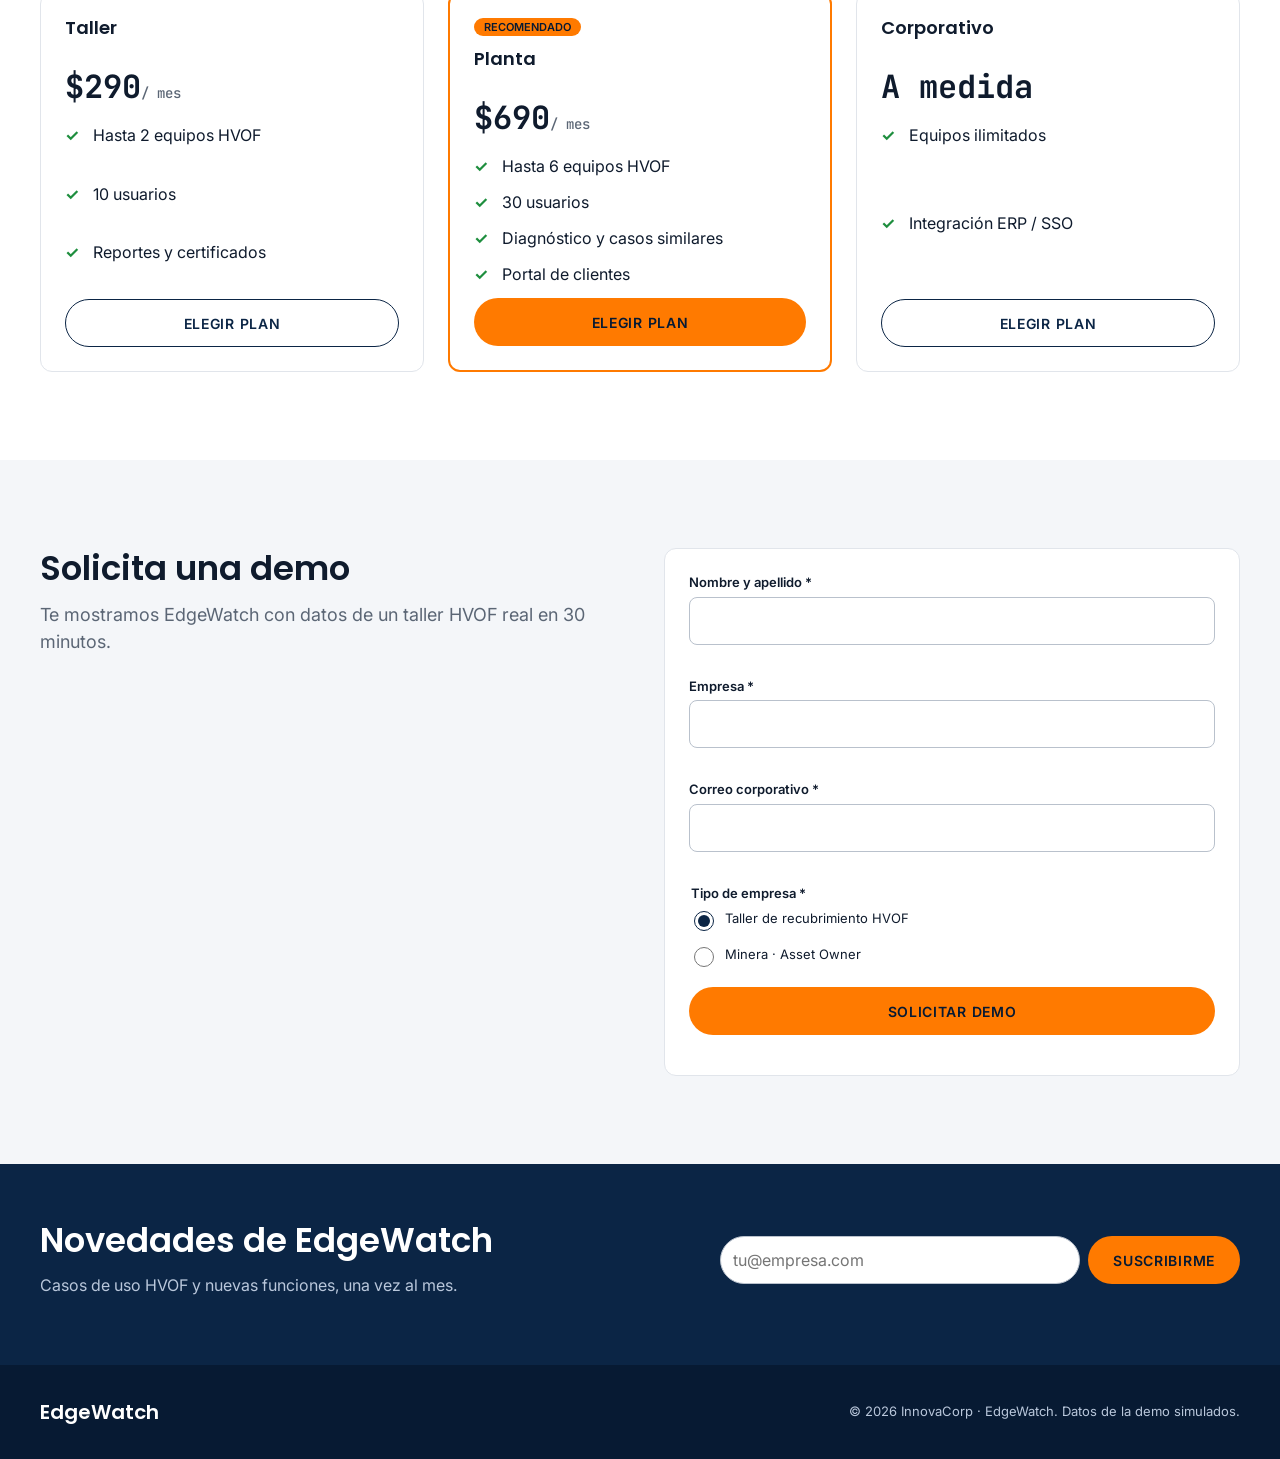
==== commit db5f6ee7: "chore(merge): merge feature/demo-quality into develop" ====
--- a/index.html
+++ b/index.html
@@ -267,6 +267,16 @@
               >
                 Operador HVOF
               </button>
+              <button
+                role="tab"
+                id="tab-qa"
+                aria-controls="panel-qa"
+                aria-selected="false"
+                tabindex="-1"
+                data-i18n="demo.qa"
+              >
+                Calidad
+              </button>
             </div>
 
             <!-- OPERATOR -->
@@ -482,6 +492,251 @@
                     </div>
                     <button class="btn btn-primary btn-block" type="submit">Confirmar</button>
                   </form>
+                </div>
+              </div>
+            </div>
+            <!-- QUALITY -->
+            <div class="tab-panel" role="tabpanel" id="panel-qa" aria-labelledby="tab-qa" hidden>
+              <div class="demo-grid">
+                <div class="demo-col">
+                  <article class="card" aria-labelledby="active-title">
+                    <h3 id="active-title">Sesiones activas <small class="hint">US07</small></h3>
+                    <ul class="list" id="active-list"></ul>
+                  </article>
+                  <article class="card" aria-labelledby="search-title">
+                    <h3 id="search-title">Buscar pieza <small class="hint">US19 · US20</small></h3>
+                    <form class="search-row" id="search-form" role="search">
+                      <label class="sr-only" for="search-input">Buscar por N/S, OF o WO</label>
+                      <input
+                        id="search-input"
+                        class="mono"
+                        placeholder="EB-7734, OF-02541 o WO-01571"
+                      />
+                      <button class="btn btn-primary" type="submit">Buscar</button>
+                    </form>
+                    <div class="filters" role="group" aria-label="Filtros">
+                      <label for="filter-client">Cliente</label
+                      ><select id="filter-client">
+                        <option value="">Todos</option>
+                        <option>Cerro Verde</option>
+                        <option>Las Bambas</option>
+                        <option>Chinalco</option>
+                      </select>
+                      <label for="filter-status">Estado</label
+                      ><select id="filter-status">
+                        <option value="">Todos</option>
+                        <option>COMPLETADA</option>
+                        <option>CON ALERTA</option>
+                      </select>
+                    </div>
+                    <ul class="list" id="search-results" aria-live="polite"></ul>
+                  </article>
+                  <article class="card" aria-labelledby="alerts-hist-title">
+                    <h3 id="alerts-hist-title">
+                      Historial de alertas <small class="hint">US12</small>
+                    </h3>
+                    <label for="alert-param-filter">Parámetro</label>
+                    <select id="alert-param-filter">
+                      <option value="">Todos</option>
+                      <option>Presión de cámara</option>
+                      <option>Temp. de sustrato</option>
+                      <option>Flujo de oxígeno</option>
+                    </select>
+                    <ul class="list" id="alert-history"></ul>
+                  </article>
+                  <form
+                    class="card form"
+                    id="threshold-form"
+                    novalidate
+                    aria-labelledby="thr-title"
+                  >
+                    <h3 id="thr-title">Umbrales de alerta <small class="hint">US11</small></h3>
+                    <div class="field">
+                      <label for="thr-time">Tolerancia para Presión de cámara (s) *</label
+                      ><input
+                        id="thr-time"
+                        type="number"
+                        value="30"
+                        min="5"
+                        max="300"
+                        aria-describedby="thr-help"
+                      />
+                      <p class="help" id="thr-help">Entre 5 y 300 s.</p>
+                    </div>
+                    <div class="field">
+                      <label for="thr-sev">Severidad</label
+                      ><select id="thr-sev">
+                        <option>Informativa</option>
+                        <option selected>Alerta</option>
+                        <option>Crítica</option>
+                      </select>
+                    </div>
+                    <button class="btn btn-primary" type="submit">Guardar umbral</button>
+                  </form>
+                </div>
+                <div class="demo-col">
+                  <article class="card" id="piece-card" hidden aria-labelledby="piece-title">
+                    <h3 id="piece-title">Pieza <small class="hint">US21 · US24</small></h3>
+                    <ol class="timeline" id="piece-timeline"></ol>
+                    <h4>Recuperaciones anteriores</h4>
+                    <ul class="list" id="previous-list"></ul>
+                    <div class="actions">
+                      <button class="btn btn-secondary" type="button" id="open-session-btn">
+                        Ver sesión histórica
+                      </button>
+                    </div>
+                  </article>
+                  <article class="card" id="history-card" hidden aria-labelledby="hist-title">
+                    <h3 id="hist-title">Sesión S-0187 <small class="hint">US22 · US23</small></h3>
+                    <svg
+                      id="history-chart"
+                      viewBox="0 0 320 120"
+                      role="img"
+                      aria-label="Presión de cámara de la sesión frente a la banda de la receta"
+                    ></svg>
+                    <table class="params">
+                      <caption class="sr-only">
+                        Comparación de la sesión frente al PCR
+                      </caption>
+                      <thead>
+                        <tr>
+                          <th scope="col">Parámetro</th>
+                          <th scope="col">Rango</th>
+                          <th scope="col">Prom.</th>
+                          <th scope="col">Estado</th>
+                        </tr>
+                      </thead>
+                      <tbody id="compare-body"></tbody>
+                    </table>
+                  </article>
+                  <form
+                    class="card form"
+                    id="inspection-form"
+                    hidden
+                    novalidate
+                    aria-labelledby="insp-title"
+                  >
+                    <h3 id="insp-title">
+                      Inspección post-proceso <small class="hint">US25</small>
+                    </h3>
+                    <div class="field">
+                      <label for="insp-thickness">Espesor (mm) *</label
+                      ><input
+                        id="insp-thickness"
+                        type="number"
+                        step="0.01"
+                        value="0.30"
+                        aria-describedby="thk-help"
+                      />
+                      <p class="help" id="thk-help">Especificación 0.25 – 0.35 mm.</p>
+                    </div>
+                    <div class="field">
+                      <label for="insp-hardness">Dureza (HV) *</label
+                      ><input
+                        id="insp-hardness"
+                        type="number"
+                        value="1150"
+                        aria-describedby="hv-help"
+                      />
+                      <p class="help" id="hv-help">Mínimo 1 050 HV.</p>
+                    </div>
+                    <button class="btn btn-primary" type="submit">Guardar inspección</button>
+                  </form>
+                  <form
+                    class="card form"
+                    id="report-form"
+                    hidden
+                    novalidate
+                    aria-labelledby="rep-title"
+                  >
+                    <h3 id="rep-title">Generar reporte <small class="hint">US26 · US27</small></h3>
+                    <div class="field">
+                      <label for="rep-reason">Motivo *</label
+                      ><select id="rep-reason" aria-describedby="rep-help">
+                        <option value="">Selecciona un motivo</option>
+                        <option>Reclamo · Cerro Verde</option>
+                        <option>Auditoría interna</option>
+                        <option>Entrega al cliente</option>
+                      </select>
+                      <p class="help" id="rep-help"></p>
+                    </div>
+                    <fieldset>
+                      <legend>Evidencia a incluir</legend>
+                      <label class="check"
+                        ><input
+                          type="checkbox"
+                          name="evidence"
+                          value="Telemetría con banda nominal"
+                          checked
+                        />
+                        Telemetría con banda nominal</label
+                      >
+                      <label class="check"
+                        ><input
+                          type="checkbox"
+                          name="evidence"
+                          value="Comparación frente al PCR"
+                          checked
+                        />
+                        Comparación frente al PCR</label
+                      >
+                      <label class="check"
+                        ><input
+                          type="checkbox"
+                          name="evidence"
+                          value="Alertas y acciones registradas"
+                          checked
+                        />
+                        Alertas y acciones registradas</label
+                      >
+                    </fieldset>
+                    <button class="btn btn-primary" type="submit">Ver vista previa</button>
+                  </form>
+                  <article class="card" id="preview-card" hidden aria-labelledby="prev-title">
+                    <h3 id="prev-title">
+                      Vista previa <small class="hint">US27 · US28 · US29 · US30</small>
+                    </h3>
+                    <div class="doc-preview" id="doc-preview"></div>
+                    <div class="actions">
+                      <button class="btn btn-primary" type="button" id="issue-cert-btn">
+                        Emitir certificado
+                      </button>
+                      <button class="btn btn-secondary" type="button" id="share-btn">
+                        Compartir con el cliente
+                      </button>
+                      <button class="btn btn-secondary" type="button" id="download-btn">
+                        Descargar PDF
+                      </button>
+                    </div>
+                  </article>
+                  <article class="card" aria-labelledby="reports-title">
+                    <h3 id="reports-title">Reportes emitidos <small class="hint">US31</small></h3>
+                    <ul class="list" id="reports-list"></ul>
+                  </article>
+                  <article class="card" aria-labelledby="equip-title">
+                    <h3 id="equip-title">
+                      Equipos, recetas y paradas <small class="hint">US42 · US43 · US44</small>
+                    </h3>
+                    <ul class="list" id="equipment-list"></ul>
+                    <form class="inline-form" id="recipe-form" novalidate>
+                      <p class="muted">PCR-0091 · Presión de cámara (bar)</p>
+                      <div class="row">
+                        <div class="field">
+                          <label for="rcp-min">Mín.</label
+                          ><input id="rcp-min" type="number" step="0.1" value="6.8" />
+                        </div>
+                        <div class="field">
+                          <label for="rcp-max">Máx.</label
+                          ><input id="rcp-max" type="number" step="0.1" value="7.6" />
+                        </div>
+                      </div>
+                      <p class="help" id="rcp-help" aria-live="polite"></p>
+                      <button class="btn btn-secondary" type="submit">
+                        Guardar receta (nueva versión)
+                      </button>
+                    </form>
+                    <ul class="list" id="stops-list"></ul>
+                  </article>
                 </div>
               </div>
             </div>
--- a/styles/style.css
+++ b/styles/style.css
@@ -983,6 +983,77 @@
 }
 
 /* ==========================================================
+   DEMO: OPERATOR ALERTS
+   ========================================================== */
+.steps {
+  padding-left: 20px;
+  display: grid;
+  gap: 6px;
+}
+
+/* ==========================================================
+   DEMO: QUALITY
+   ========================================================== */
+.timeline {
+  list-style: none;
+  padding: 0;
+  margin: 8px 0;
+}
+.timeline li {
+  position: relative;
+  padding: 0 0 16px 28px;
+  border-left: 2px solid var(--border);
+  margin-left: 6px;
+}
+.timeline li::before {
+  content: '';
+  position: absolute;
+  left: -8px;
+  top: 2px;
+  width: 14px;
+  height: 14px;
+  border-radius: 50%;
+  background: var(--ok);
+}
+.timeline li.todo::before {
+  background: var(--neutral-bg);
+  border: 1px solid var(--border-strong);
+}
+.timeline li.now::before {
+  background: var(--amber);
+}
+.timeline small {
+  display: block;
+  color: var(--text-2);
+}
+.doc-preview {
+  border: 1px solid var(--border-strong);
+  border-radius: 4px;
+  padding: 20px;
+  background: #fff;
+  box-shadow: 0 2px 8px rgba(0, 0, 0, 0.08);
+  font-size: 0.8125rem;
+  margin-top: 8px;
+}
+.doc-preview h4 {
+  margin-top: 0;
+}
+.search-row {
+  display: flex;
+  gap: 8px;
+}
+.search-row input {
+  flex: 1;
+}
+.filters {
+  display: grid;
+  grid-template-columns: auto 1fr auto 1fr;
+  gap: 8px;
+  align-items: center;
+  margin-top: 12px;
+}
+
+/* ==========================================================
    RESPONSIVE: TABLET AND PHONE (US53) · ALWAYS AT THE END
    ========================================================== */
 @media (max-width: 1024px) {
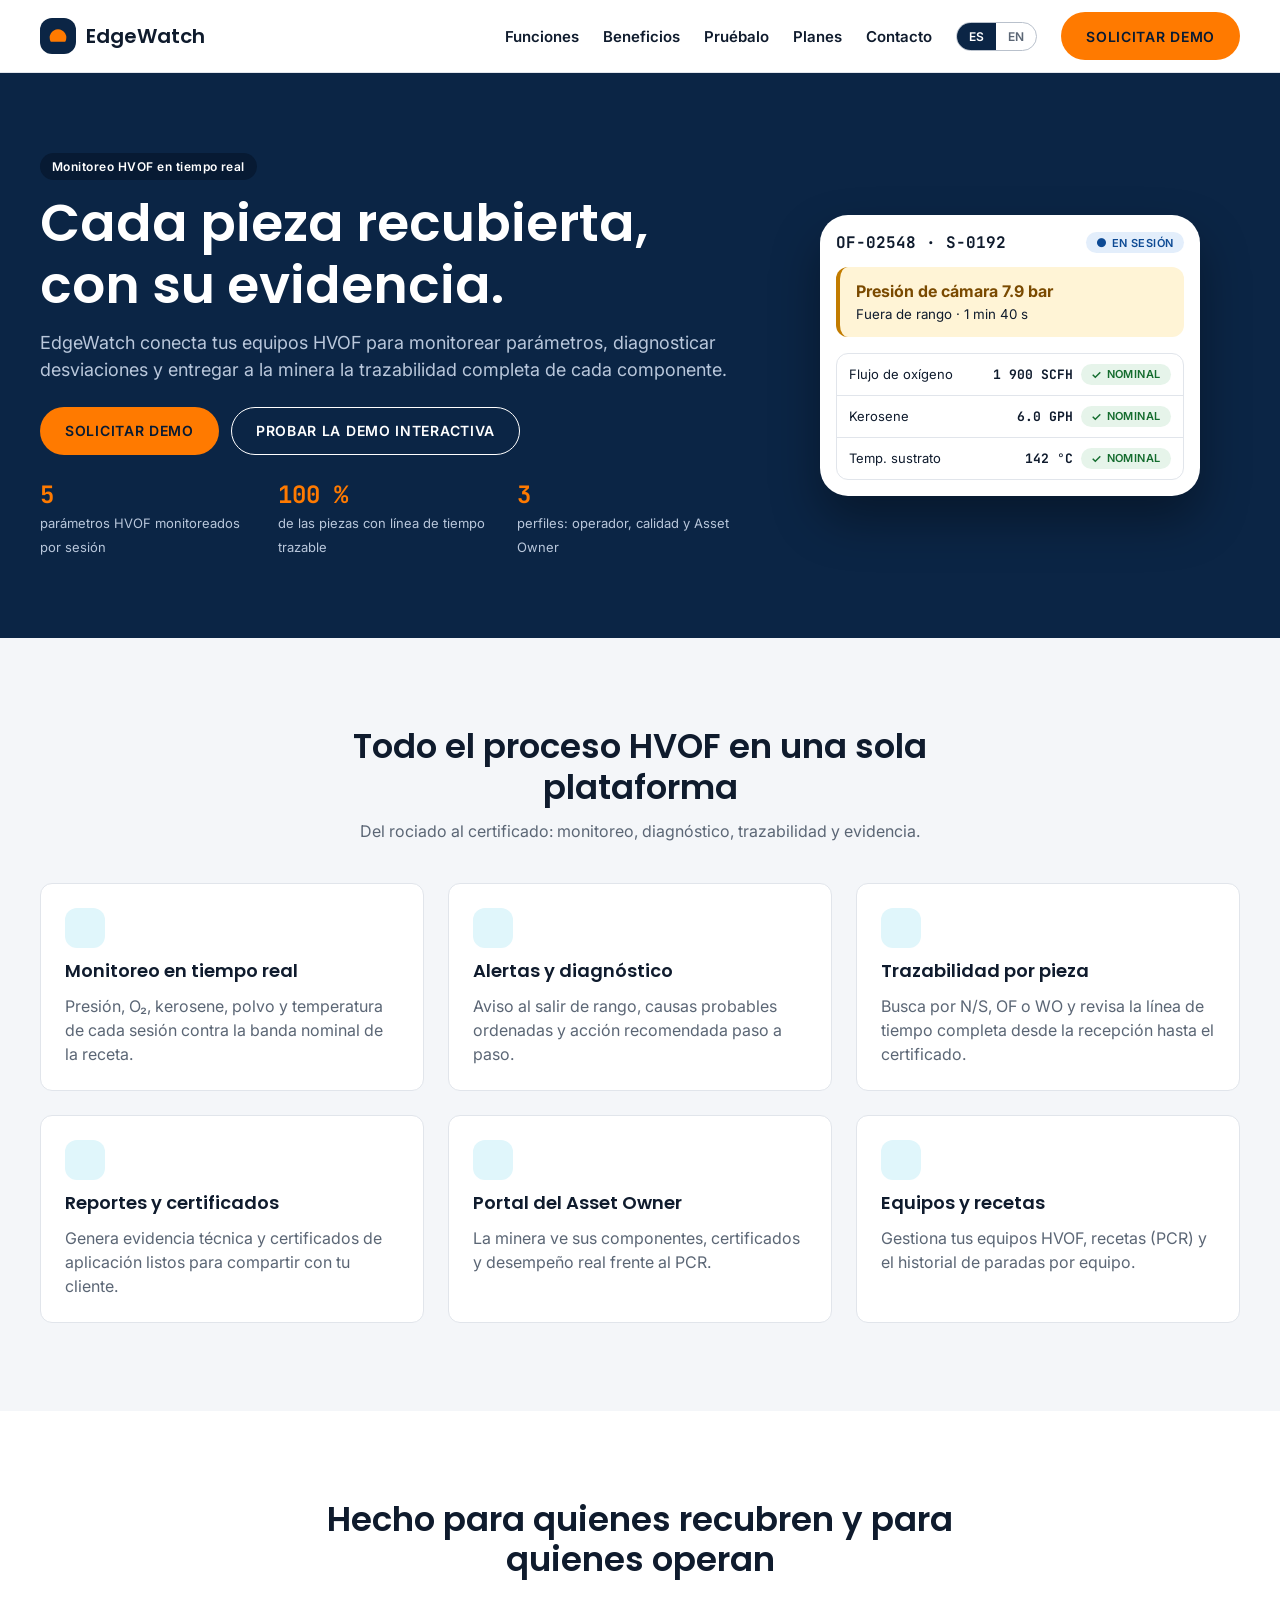
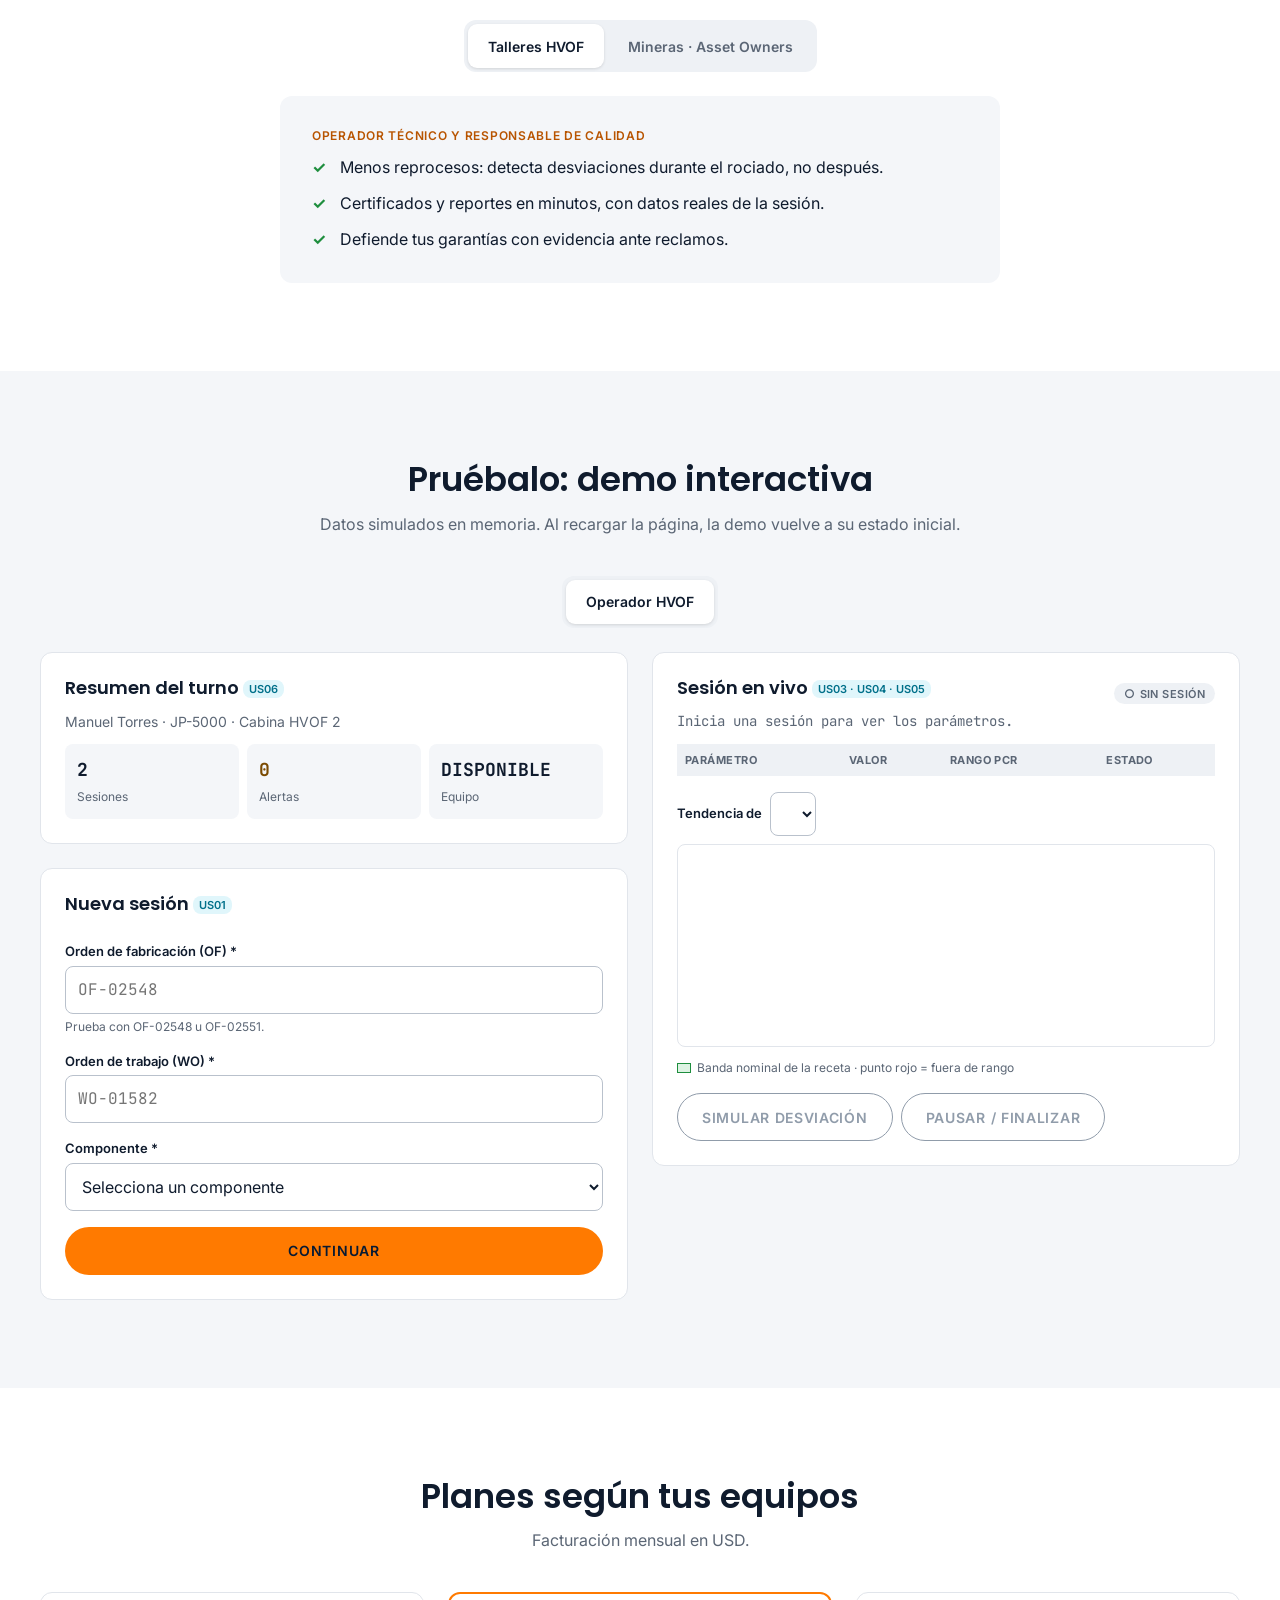
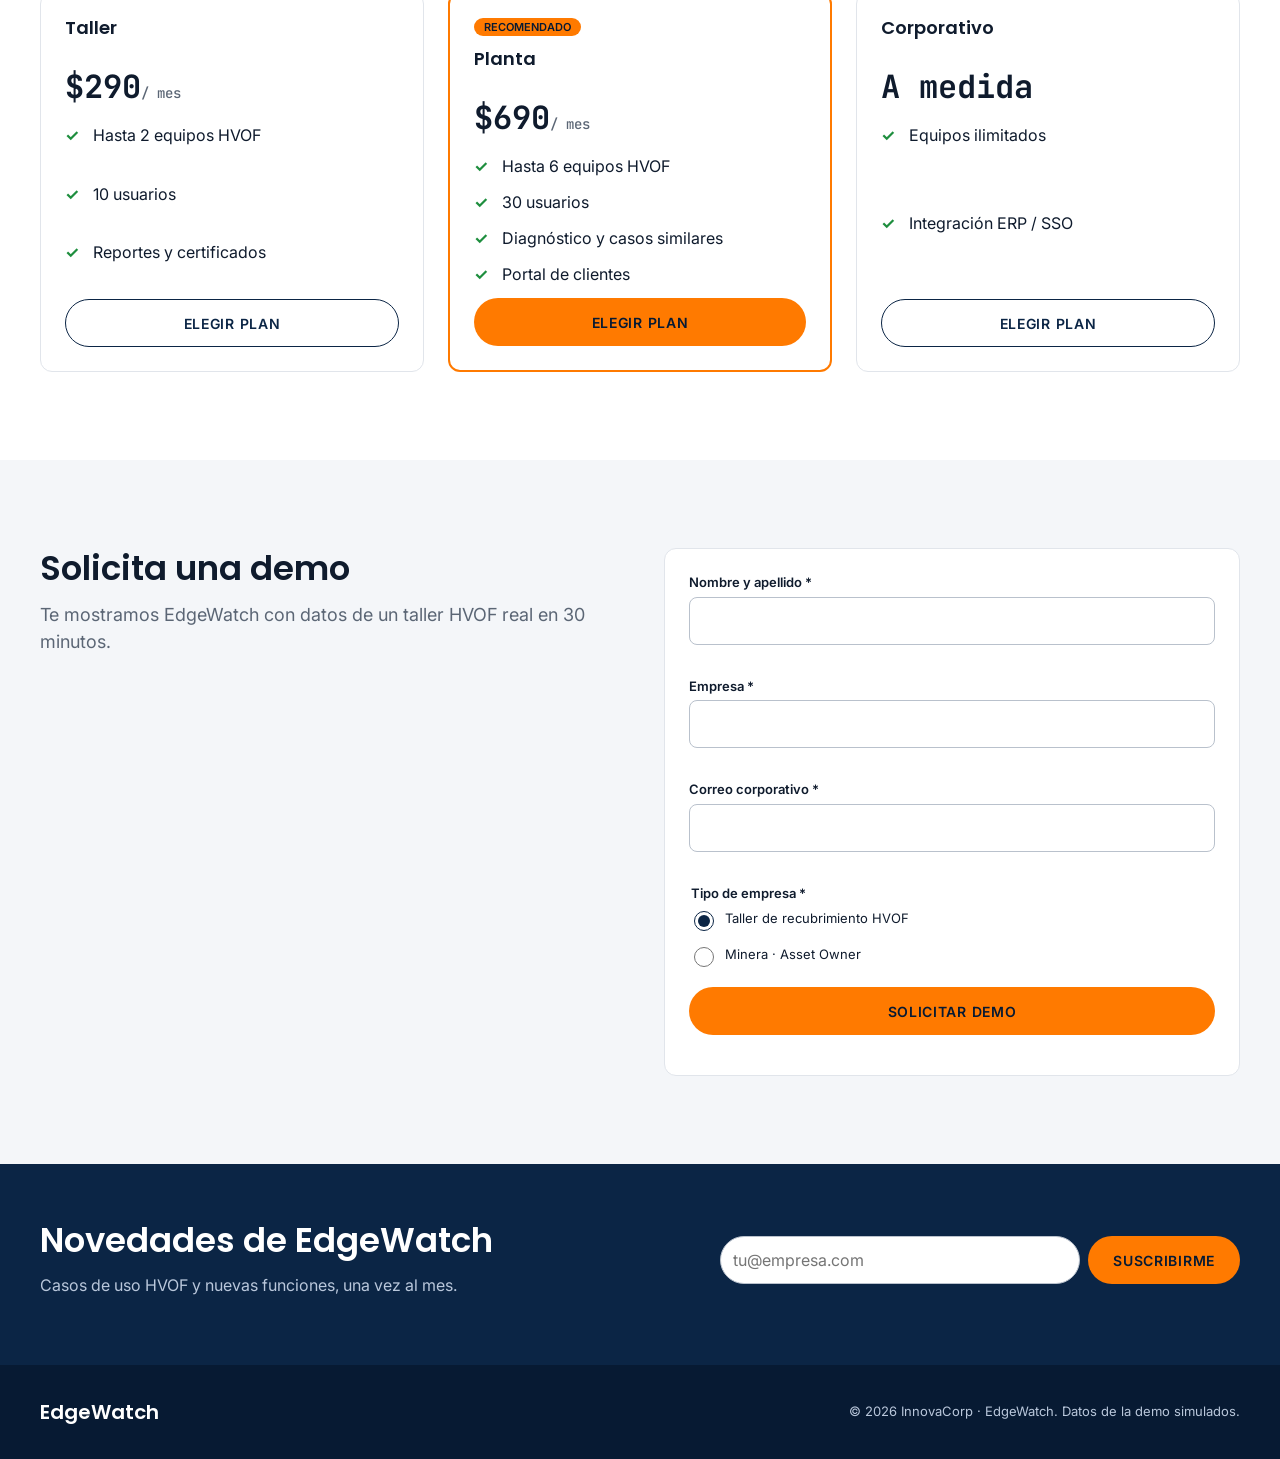
==== commit 7e1116c8: "chore(merge): merge feature/demo-operator-alerts into develop" ====
--- a/index.html
+++ b/index.html
@@ -267,16 +267,6 @@
               >
                 Operador HVOF
               </button>
-              <button
-                role="tab"
-                id="tab-qa"
-                aria-controls="panel-qa"
-                aria-selected="false"
-                tabindex="-1"
-                data-i18n="demo.qa"
-              >
-                Calidad
-              </button>
             </div>
 
             <!-- OPERATOR -->
@@ -495,251 +485,6 @@
                 </div>
               </div>
             </div>
-            <!-- QUALITY -->
-            <div class="tab-panel" role="tabpanel" id="panel-qa" aria-labelledby="tab-qa" hidden>
-              <div class="demo-grid">
-                <div class="demo-col">
-                  <article class="card" aria-labelledby="active-title">
-                    <h3 id="active-title">Sesiones activas <small class="hint">US07</small></h3>
-                    <ul class="list" id="active-list"></ul>
-                  </article>
-                  <article class="card" aria-labelledby="search-title">
-                    <h3 id="search-title">Buscar pieza <small class="hint">US19 · US20</small></h3>
-                    <form class="search-row" id="search-form" role="search">
-                      <label class="sr-only" for="search-input">Buscar por N/S, OF o WO</label>
-                      <input
-                        id="search-input"
-                        class="mono"
-                        placeholder="EB-7734, OF-02541 o WO-01571"
-                      />
-                      <button class="btn btn-primary" type="submit">Buscar</button>
-                    </form>
-                    <div class="filters" role="group" aria-label="Filtros">
-                      <label for="filter-client">Cliente</label
-                      ><select id="filter-client">
-                        <option value="">Todos</option>
-                        <option>Cerro Verde</option>
-                        <option>Las Bambas</option>
-                        <option>Chinalco</option>
-                      </select>
-                      <label for="filter-status">Estado</label
-                      ><select id="filter-status">
-                        <option value="">Todos</option>
-                        <option>COMPLETADA</option>
-                        <option>CON ALERTA</option>
-                      </select>
-                    </div>
-                    <ul class="list" id="search-results" aria-live="polite"></ul>
-                  </article>
-                  <article class="card" aria-labelledby="alerts-hist-title">
-                    <h3 id="alerts-hist-title">
-                      Historial de alertas <small class="hint">US12</small>
-                    </h3>
-                    <label for="alert-param-filter">Parámetro</label>
-                    <select id="alert-param-filter">
-                      <option value="">Todos</option>
-                      <option>Presión de cámara</option>
-                      <option>Temp. de sustrato</option>
-                      <option>Flujo de oxígeno</option>
-                    </select>
-                    <ul class="list" id="alert-history"></ul>
-                  </article>
-                  <form
-                    class="card form"
-                    id="threshold-form"
-                    novalidate
-                    aria-labelledby="thr-title"
-                  >
-                    <h3 id="thr-title">Umbrales de alerta <small class="hint">US11</small></h3>
-                    <div class="field">
-                      <label for="thr-time">Tolerancia para Presión de cámara (s) *</label
-                      ><input
-                        id="thr-time"
-                        type="number"
-                        value="30"
-                        min="5"
-                        max="300"
-                        aria-describedby="thr-help"
-                      />
-                      <p class="help" id="thr-help">Entre 5 y 300 s.</p>
-                    </div>
-                    <div class="field">
-                      <label for="thr-sev">Severidad</label
-                      ><select id="thr-sev">
-                        <option>Informativa</option>
-                        <option selected>Alerta</option>
-                        <option>Crítica</option>
-                      </select>
-                    </div>
-                    <button class="btn btn-primary" type="submit">Guardar umbral</button>
-                  </form>
-                </div>
-                <div class="demo-col">
-                  <article class="card" id="piece-card" hidden aria-labelledby="piece-title">
-                    <h3 id="piece-title">Pieza <small class="hint">US21 · US24</small></h3>
-                    <ol class="timeline" id="piece-timeline"></ol>
-                    <h4>Recuperaciones anteriores</h4>
-                    <ul class="list" id="previous-list"></ul>
-                    <div class="actions">
-                      <button class="btn btn-secondary" type="button" id="open-session-btn">
-                        Ver sesión histórica
-                      </button>
-                    </div>
-                  </article>
-                  <article class="card" id="history-card" hidden aria-labelledby="hist-title">
-                    <h3 id="hist-title">Sesión S-0187 <small class="hint">US22 · US23</small></h3>
-                    <svg
-                      id="history-chart"
-                      viewBox="0 0 320 120"
-                      role="img"
-                      aria-label="Presión de cámara de la sesión frente a la banda de la receta"
-                    ></svg>
-                    <table class="params">
-                      <caption class="sr-only">
-                        Comparación de la sesión frente al PCR
-                      </caption>
-                      <thead>
-                        <tr>
-                          <th scope="col">Parámetro</th>
-                          <th scope="col">Rango</th>
-                          <th scope="col">Prom.</th>
-                          <th scope="col">Estado</th>
-                        </tr>
-                      </thead>
-                      <tbody id="compare-body"></tbody>
-                    </table>
-                  </article>
-                  <form
-                    class="card form"
-                    id="inspection-form"
-                    hidden
-                    novalidate
-                    aria-labelledby="insp-title"
-                  >
-                    <h3 id="insp-title">
-                      Inspección post-proceso <small class="hint">US25</small>
-                    </h3>
-                    <div class="field">
-                      <label for="insp-thickness">Espesor (mm) *</label
-                      ><input
-                        id="insp-thickness"
-                        type="number"
-                        step="0.01"
-                        value="0.30"
-                        aria-describedby="thk-help"
-                      />
-                      <p class="help" id="thk-help">Especificación 0.25 – 0.35 mm.</p>
-                    </div>
-                    <div class="field">
-                      <label for="insp-hardness">Dureza (HV) *</label
-                      ><input
-                        id="insp-hardness"
-                        type="number"
-                        value="1150"
-                        aria-describedby="hv-help"
-                      />
-                      <p class="help" id="hv-help">Mínimo 1 050 HV.</p>
-                    </div>
-                    <button class="btn btn-primary" type="submit">Guardar inspección</button>
-                  </form>
-                  <form
-                    class="card form"
-                    id="report-form"
-                    hidden
-                    novalidate
-                    aria-labelledby="rep-title"
-                  >
-                    <h3 id="rep-title">Generar reporte <small class="hint">US26 · US27</small></h3>
-                    <div class="field">
-                      <label for="rep-reason">Motivo *</label
-                      ><select id="rep-reason" aria-describedby="rep-help">
-                        <option value="">Selecciona un motivo</option>
-                        <option>Reclamo · Cerro Verde</option>
-                        <option>Auditoría interna</option>
-                        <option>Entrega al cliente</option>
-                      </select>
-                      <p class="help" id="rep-help"></p>
-                    </div>
-                    <fieldset>
-                      <legend>Evidencia a incluir</legend>
-                      <label class="check"
-                        ><input
-                          type="checkbox"
-                          name="evidence"
-                          value="Telemetría con banda nominal"
-                          checked
-                        />
-                        Telemetría con banda nominal</label
-                      >
-                      <label class="check"
-                        ><input
-                          type="checkbox"
-                          name="evidence"
-                          value="Comparación frente al PCR"
-                          checked
-                        />
-                        Comparación frente al PCR</label
-                      >
-                      <label class="check"
-                        ><input
-                          type="checkbox"
-                          name="evidence"
-                          value="Alertas y acciones registradas"
-                          checked
-                        />
-                        Alertas y acciones registradas</label
-                      >
-                    </fieldset>
-                    <button class="btn btn-primary" type="submit">Ver vista previa</button>
-                  </form>
-                  <article class="card" id="preview-card" hidden aria-labelledby="prev-title">
-                    <h3 id="prev-title">
-                      Vista previa <small class="hint">US27 · US28 · US29 · US30</small>
-                    </h3>
-                    <div class="doc-preview" id="doc-preview"></div>
-                    <div class="actions">
-                      <button class="btn btn-primary" type="button" id="issue-cert-btn">
-                        Emitir certificado
-                      </button>
-                      <button class="btn btn-secondary" type="button" id="share-btn">
-                        Compartir con el cliente
-                      </button>
-                      <button class="btn btn-secondary" type="button" id="download-btn">
-                        Descargar PDF
-                      </button>
-                    </div>
-                  </article>
-                  <article class="card" aria-labelledby="reports-title">
-                    <h3 id="reports-title">Reportes emitidos <small class="hint">US31</small></h3>
-                    <ul class="list" id="reports-list"></ul>
-                  </article>
-                  <article class="card" aria-labelledby="equip-title">
-                    <h3 id="equip-title">
-                      Equipos, recetas y paradas <small class="hint">US42 · US43 · US44</small>
-                    </h3>
-                    <ul class="list" id="equipment-list"></ul>
-                    <form class="inline-form" id="recipe-form" novalidate>
-                      <p class="muted">PCR-0091 · Presión de cámara (bar)</p>
-                      <div class="row">
-                        <div class="field">
-                          <label for="rcp-min">Mín.</label
-                          ><input id="rcp-min" type="number" step="0.1" value="6.8" />
-                        </div>
-                        <div class="field">
-                          <label for="rcp-max">Máx.</label
-                          ><input id="rcp-max" type="number" step="0.1" value="7.6" />
-                        </div>
-                      </div>
-                      <p class="help" id="rcp-help" aria-live="polite"></p>
-                      <button class="btn btn-secondary" type="submit">
-                        Guardar receta (nueva versión)
-                      </button>
-                    </form>
-                    <ul class="list" id="stops-list"></ul>
-                  </article>
-                </div>
-              </div>
-            </div>
           </div>
         </div>
       </section>
--- a/styles/style.css
+++ b/styles/style.css
@@ -992,68 +992,6 @@
 }
 
 /* ==========================================================
-   DEMO: QUALITY
-   ========================================================== */
-.timeline {
-  list-style: none;
-  padding: 0;
-  margin: 8px 0;
-}
-.timeline li {
-  position: relative;
-  padding: 0 0 16px 28px;
-  border-left: 2px solid var(--border);
-  margin-left: 6px;
-}
-.timeline li::before {
-  content: '';
-  position: absolute;
-  left: -8px;
-  top: 2px;
-  width: 14px;
-  height: 14px;
-  border-radius: 50%;
-  background: var(--ok);
-}
-.timeline li.todo::before {
-  background: var(--neutral-bg);
-  border: 1px solid var(--border-strong);
-}
-.timeline li.now::before {
-  background: var(--amber);
-}
-.timeline small {
-  display: block;
-  color: var(--text-2);
-}
-.doc-preview {
-  border: 1px solid var(--border-strong);
-  border-radius: 4px;
-  padding: 20px;
-  background: #fff;
-  box-shadow: 0 2px 8px rgba(0, 0, 0, 0.08);
-  font-size: 0.8125rem;
-  margin-top: 8px;
-}
-.doc-preview h4 {
-  margin-top: 0;
-}
-.search-row {
-  display: flex;
-  gap: 8px;
-}
-.search-row input {
-  flex: 1;
-}
-.filters {
-  display: grid;
-  grid-template-columns: auto 1fr auto 1fr;
-  gap: 8px;
-  align-items: center;
-  margin-top: 12px;
-}
-
-/* ==========================================================
    RESPONSIVE: TABLET AND PHONE (US53) · ALWAYS AT THE END
    ========================================================== */
 @media (max-width: 1024px) {
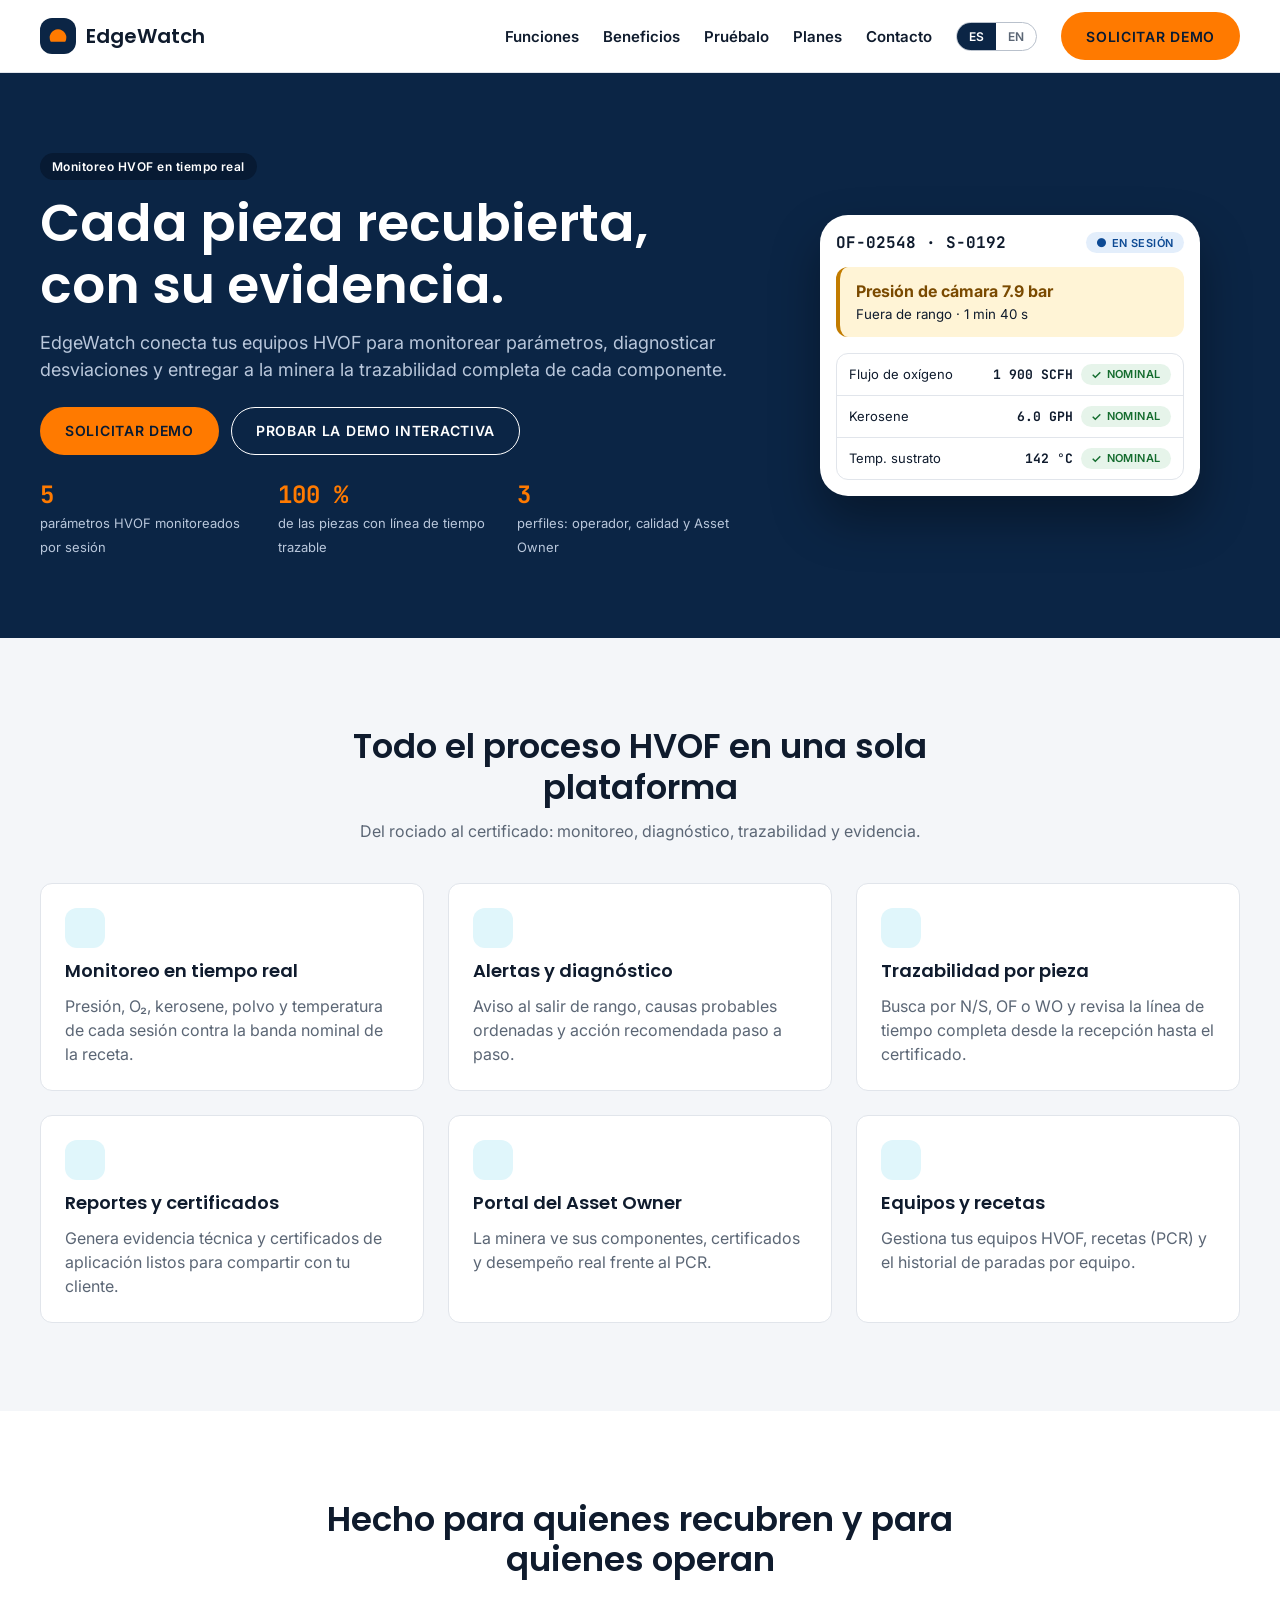
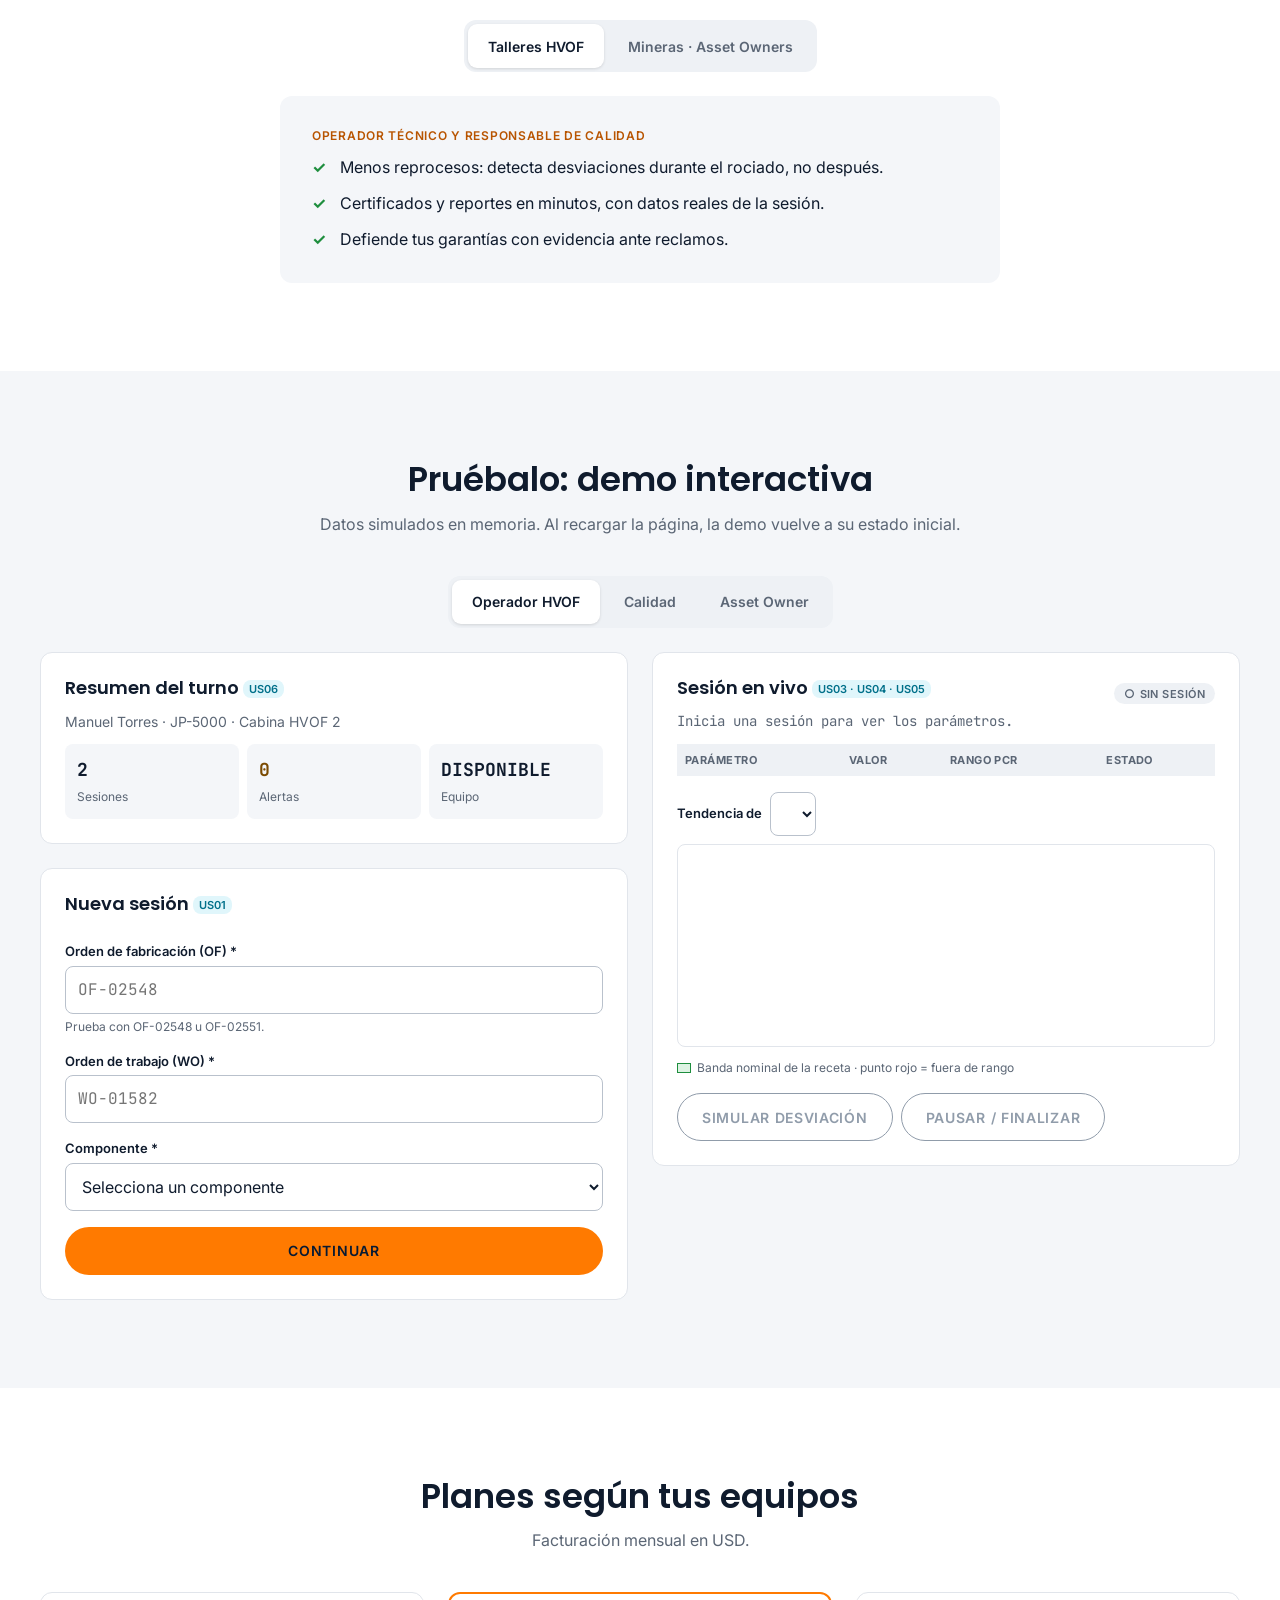
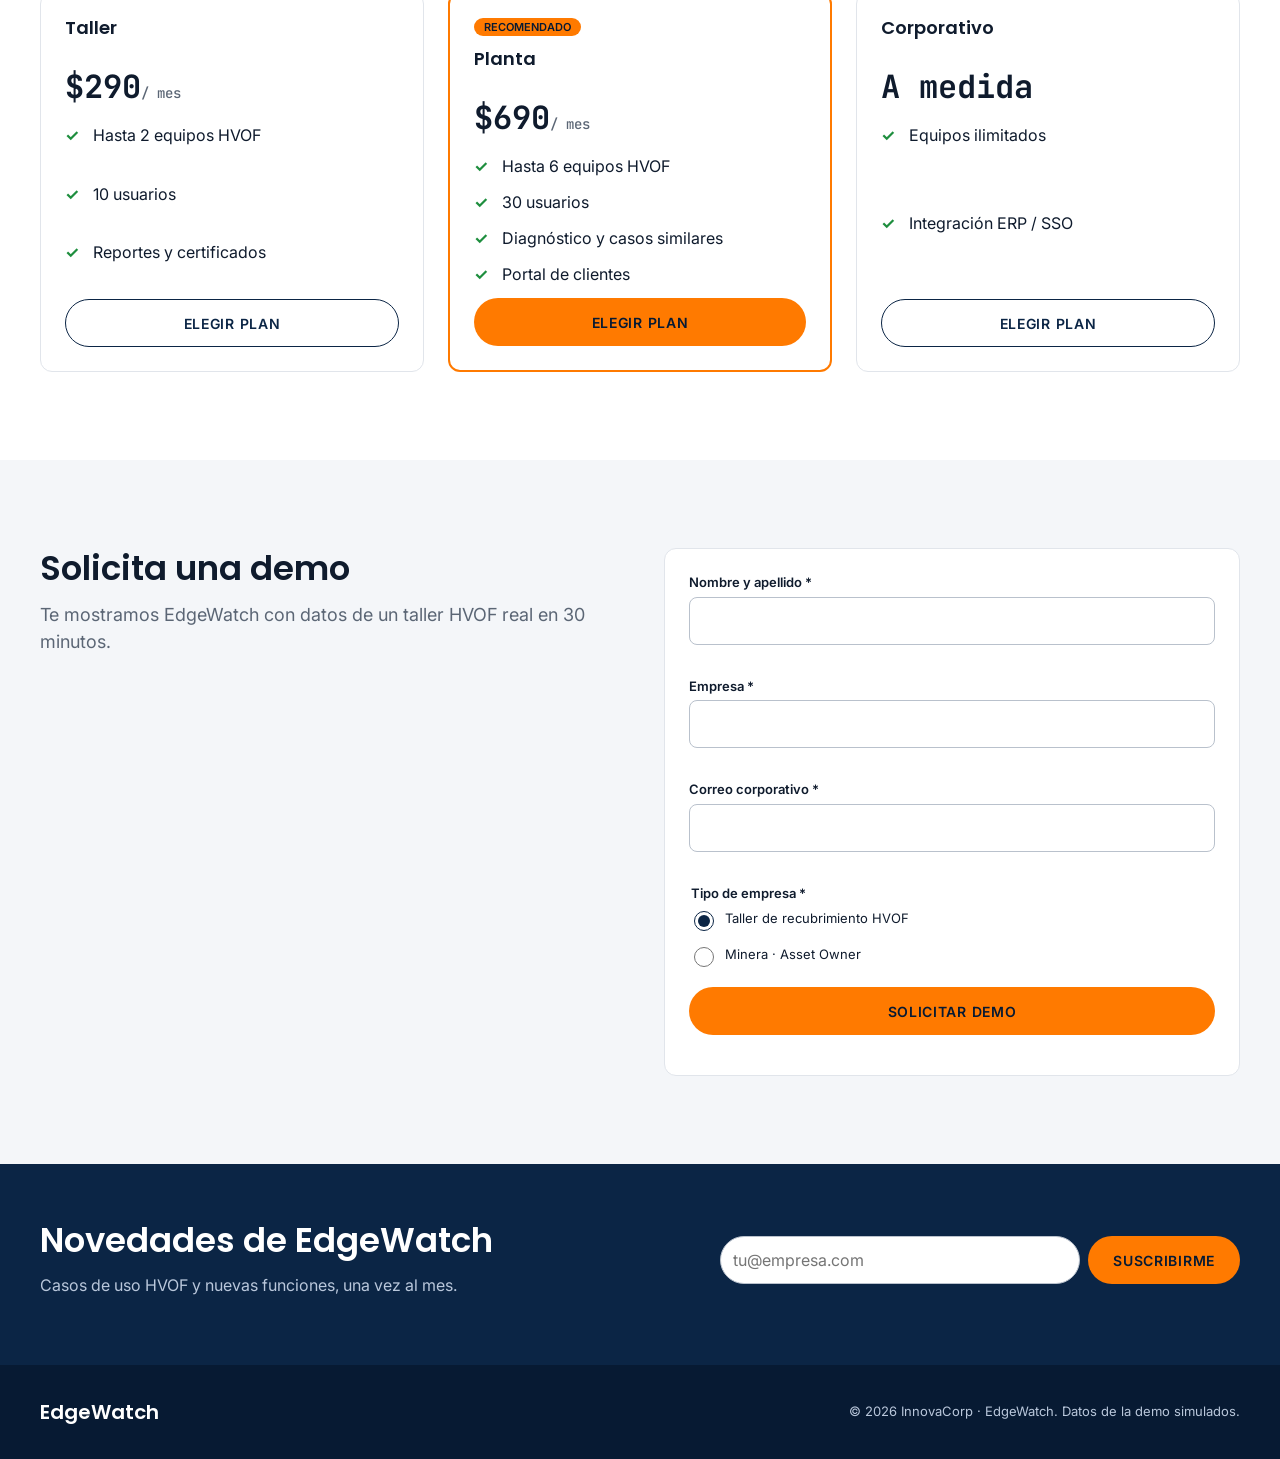
==== commit e0d43aef: "feat(demo): add asset owner panel" ====
--- a/index.html
+++ b/index.html
@@ -267,6 +267,26 @@
               >
                 Operador HVOF
               </button>
+              <button
+                role="tab"
+                id="tab-qa"
+                aria-controls="panel-qa"
+                aria-selected="false"
+                tabindex="-1"
+                data-i18n="demo.qa"
+              >
+                Calidad
+              </button>
+              <button
+                role="tab"
+                id="tab-ao"
+                aria-controls="panel-ao"
+                aria-selected="false"
+                tabindex="-1"
+                data-i18n="demo.ao"
+              >
+                Asset Owner
+              </button>
             </div>
 
             <!-- OPERATOR -->
@@ -482,6 +502,337 @@
                     </div>
                     <button class="btn btn-primary btn-block" type="submit">Confirmar</button>
                   </form>
+                </div>
+              </div>
+            </div>
+            <!-- QUALITY -->
+            <div class="tab-panel" role="tabpanel" id="panel-qa" aria-labelledby="tab-qa" hidden>
+              <div class="demo-grid">
+                <div class="demo-col">
+                  <article class="card" aria-labelledby="active-title">
+                    <h3 id="active-title">Sesiones activas <small class="hint">US07</small></h3>
+                    <ul class="list" id="active-list"></ul>
+                  </article>
+                  <article class="card" aria-labelledby="search-title">
+                    <h3 id="search-title">Buscar pieza <small class="hint">US19 · US20</small></h3>
+                    <form class="search-row" id="search-form" role="search">
+                      <label class="sr-only" for="search-input">Buscar por N/S, OF o WO</label>
+                      <input
+                        id="search-input"
+                        class="mono"
+                        placeholder="EB-7734, OF-02541 o WO-01571"
+                      />
+                      <button class="btn btn-primary" type="submit">Buscar</button>
+                    </form>
+                    <div class="filters" role="group" aria-label="Filtros">
+                      <label for="filter-client">Cliente</label
+                      ><select id="filter-client">
+                        <option value="">Todos</option>
+                        <option>Cerro Verde</option>
+                        <option>Las Bambas</option>
+                        <option>Chinalco</option>
+                      </select>
+                      <label for="filter-status">Estado</label
+                      ><select id="filter-status">
+                        <option value="">Todos</option>
+                        <option>COMPLETADA</option>
+                        <option>CON ALERTA</option>
+                      </select>
+                    </div>
+                    <ul class="list" id="search-results" aria-live="polite"></ul>
+                  </article>
+                  <article class="card" aria-labelledby="alerts-hist-title">
+                    <h3 id="alerts-hist-title">
+                      Historial de alertas <small class="hint">US12</small>
+                    </h3>
+                    <label for="alert-param-filter">Parámetro</label>
+                    <select id="alert-param-filter">
+                      <option value="">Todos</option>
+                      <option>Presión de cámara</option>
+                      <option>Temp. de sustrato</option>
+                      <option>Flujo de oxígeno</option>
+                    </select>
+                    <ul class="list" id="alert-history"></ul>
+                  </article>
+                  <form
+                    class="card form"
+                    id="threshold-form"
+                    novalidate
+                    aria-labelledby="thr-title"
+                  >
+                    <h3 id="thr-title">Umbrales de alerta <small class="hint">US11</small></h3>
+                    <div class="field">
+                      <label for="thr-time">Tolerancia para Presión de cámara (s) *</label
+                      ><input
+                        id="thr-time"
+                        type="number"
+                        value="30"
+                        min="5"
+                        max="300"
+                        aria-describedby="thr-help"
+                      />
+                      <p class="help" id="thr-help">Entre 5 y 300 s.</p>
+                    </div>
+                    <div class="field">
+                      <label for="thr-sev">Severidad</label
+                      ><select id="thr-sev">
+                        <option>Informativa</option>
+                        <option selected>Alerta</option>
+                        <option>Crítica</option>
+                      </select>
+                    </div>
+                    <button class="btn btn-primary" type="submit">Guardar umbral</button>
+                  </form>
+                </div>
+                <div class="demo-col">
+                  <article class="card" id="piece-card" hidden aria-labelledby="piece-title">
+                    <h3 id="piece-title">Pieza <small class="hint">US21 · US24</small></h3>
+                    <ol class="timeline" id="piece-timeline"></ol>
+                    <h4>Recuperaciones anteriores</h4>
+                    <ul class="list" id="previous-list"></ul>
+                    <div class="actions">
+                      <button class="btn btn-secondary" type="button" id="open-session-btn">
+                        Ver sesión histórica
+                      </button>
+                    </div>
+                  </article>
+                  <article class="card" id="history-card" hidden aria-labelledby="hist-title">
+                    <h3 id="hist-title">Sesión S-0187 <small class="hint">US22 · US23</small></h3>
+                    <svg
+                      id="history-chart"
+                      viewBox="0 0 320 120"
+                      role="img"
+                      aria-label="Presión de cámara de la sesión frente a la banda de la receta"
+                    ></svg>
+                    <table class="params">
+                      <caption class="sr-only">
+                        Comparación de la sesión frente al PCR
+                      </caption>
+                      <thead>
+                        <tr>
+                          <th scope="col">Parámetro</th>
+                          <th scope="col">Rango</th>
+                          <th scope="col">Prom.</th>
+                          <th scope="col">Estado</th>
+                        </tr>
+                      </thead>
+                      <tbody id="compare-body"></tbody>
+                    </table>
+                  </article>
+                  <form
+                    class="card form"
+                    id="inspection-form"
+                    hidden
+                    novalidate
+                    aria-labelledby="insp-title"
+                  >
+                    <h3 id="insp-title">
+                      Inspección post-proceso <small class="hint">US25</small>
+                    </h3>
+                    <div class="field">
+                      <label for="insp-thickness">Espesor (mm) *</label
+                      ><input
+                        id="insp-thickness"
+                        type="number"
+                        step="0.01"
+                        value="0.30"
+                        aria-describedby="thk-help"
+                      />
+                      <p class="help" id="thk-help">Especificación 0.25 – 0.35 mm.</p>
+                    </div>
+                    <div class="field">
+                      <label for="insp-hardness">Dureza (HV) *</label
+                      ><input
+                        id="insp-hardness"
+                        type="number"
+                        value="1150"
+                        aria-describedby="hv-help"
+                      />
+                      <p class="help" id="hv-help">Mínimo 1 050 HV.</p>
+                    </div>
+                    <button class="btn btn-primary" type="submit">Guardar inspección</button>
+                  </form>
+                  <form
+                    class="card form"
+                    id="report-form"
+                    hidden
+                    novalidate
+                    aria-labelledby="rep-title"
+                  >
+                    <h3 id="rep-title">Generar reporte <small class="hint">US26 · US27</small></h3>
+                    <div class="field">
+                      <label for="rep-reason">Motivo *</label
+                      ><select id="rep-reason" aria-describedby="rep-help">
+                        <option value="">Selecciona un motivo</option>
+                        <option>Reclamo · Cerro Verde</option>
+                        <option>Auditoría interna</option>
+                        <option>Entrega al cliente</option>
+                      </select>
+                      <p class="help" id="rep-help"></p>
+                    </div>
+                    <fieldset>
+                      <legend>Evidencia a incluir</legend>
+                      <label class="check"
+                        ><input
+                          type="checkbox"
+                          name="evidence"
+                          value="Telemetría con banda nominal"
+                          checked
+                        />
+                        Telemetría con banda nominal</label
+                      >
+                      <label class="check"
+                        ><input
+                          type="checkbox"
+                          name="evidence"
+                          value="Comparación frente al PCR"
+                          checked
+                        />
+                        Comparación frente al PCR</label
+                      >
+                      <label class="check"
+                        ><input
+                          type="checkbox"
+                          name="evidence"
+                          value="Alertas y acciones registradas"
+                          checked
+                        />
+                        Alertas y acciones registradas</label
+                      >
+                    </fieldset>
+                    <button class="btn btn-primary" type="submit">Ver vista previa</button>
+                  </form>
+                  <article class="card" id="preview-card" hidden aria-labelledby="prev-title">
+                    <h3 id="prev-title">
+                      Vista previa <small class="hint">US27 · US28 · US29 · US30</small>
+                    </h3>
+                    <div class="doc-preview" id="doc-preview"></div>
+                    <div class="actions">
+                      <button class="btn btn-primary" type="button" id="issue-cert-btn">
+                        Emitir certificado
+                      </button>
+                      <button class="btn btn-secondary" type="button" id="share-btn">
+                        Compartir con el cliente
+                      </button>
+                      <button class="btn btn-secondary" type="button" id="download-btn">
+                        Descargar PDF
+                      </button>
+                    </div>
+                  </article>
+                  <article class="card" aria-labelledby="reports-title">
+                    <h3 id="reports-title">Reportes emitidos <small class="hint">US31</small></h3>
+                    <ul class="list" id="reports-list"></ul>
+                  </article>
+                  <article class="card" aria-labelledby="equip-title">
+                    <h3 id="equip-title">
+                      Equipos, recetas y paradas <small class="hint">US42 · US43 · US44</small>
+                    </h3>
+                    <ul class="list" id="equipment-list"></ul>
+                    <form class="inline-form" id="recipe-form" novalidate>
+                      <p class="muted">PCR-0091 · Presión de cámara (bar)</p>
+                      <div class="row">
+                        <div class="field">
+                          <label for="rcp-min">Mín.</label
+                          ><input id="rcp-min" type="number" step="0.1" value="6.8" />
+                        </div>
+                        <div class="field">
+                          <label for="rcp-max">Máx.</label
+                          ><input id="rcp-max" type="number" step="0.1" value="7.6" />
+                        </div>
+                      </div>
+                      <p class="help" id="rcp-help" aria-live="polite"></p>
+                      <button class="btn btn-secondary" type="submit">
+                        Guardar receta (nueva versión)
+                      </button>
+                    </form>
+                    <ul class="list" id="stops-list"></ul>
+                  </article>
+                </div>
+              </div>
+            </div>
+            <!-- ASSET OWNER -->
+            <div class="tab-panel" role="tabpanel" id="panel-ao" aria-labelledby="tab-ao" hidden>
+              <div class="banner banner-warn" id="eol-banner" role="status">
+                <strong>EB-7734 al 95 % de su vida útil</strong
+                ><small>2 850 h de 3 000 h (PCR). Programa el reemplazo. · US40</small>
+              </div>
+              <div class="demo-grid">
+                <div class="demo-col">
+                  <article class="card" aria-labelledby="comp-title">
+                    <h3 id="comp-title">Mis componentes <small class="hint">US32</small></h3>
+                    <ul class="list" id="component-list"></ul>
+                  </article>
+                  <article class="card" id="component-detail" hidden aria-labelledby="cd-title">
+                    <h3 id="cd-title">Detalle <small class="hint">US33 · US34</small></h3>
+                    <dl class="kv" id="component-kv"></dl>
+                    <div class="meter" aria-hidden="true"><span id="life-bar"></span></div>
+                    <p class="muted" id="life-text"></p>
+                    <div class="actions">
+                      <button class="btn btn-secondary" type="button" id="cert-view-btn">
+                        Ver certificado
+                      </button>
+                    </div>
+                    <div class="doc-preview" id="cert-preview" hidden></div>
+                  </article>
+                  <form class="card form" id="hours-form" novalidate aria-labelledby="hours-title">
+                    <h3 id="hours-title">Registrar horas <small class="hint">US37</small></h3>
+                    <div class="field">
+                      <label for="hours-input">Lectura del horómetro de EB-7734 (h) *</label
+                      ><input
+                        id="hours-input"
+                        type="number"
+                        value="2850"
+                        aria-describedby="hours-help"
+                      />
+                      <p class="help" id="hours-help">Última lectura: 2 610 h.</p>
+                    </div>
+                    <button class="btn btn-primary" type="submit">Guardar lectura</button>
+                  </form>
+                </div>
+                <div class="demo-col">
+                  <article class="card" aria-labelledby="perf-title">
+                    <h3 id="perf-title">
+                      Desempeño vs. PCR y proveedores <small class="hint">US38 · US39</small>
+                    </h3>
+                    <ol class="bars" id="perf-bars"></ol>
+                    <table class="params">
+                      <caption class="sr-only">
+                        Comparación de proveedores
+                      </caption>
+                      <thead>
+                        <tr>
+                          <th scope="col">Proveedor</th>
+                          <th scope="col">Comp.</th>
+                          <th scope="col">Vida media</th>
+                        </tr>
+                      </thead>
+                      <tbody id="supplier-body"></tbody>
+                    </table>
+                  </article>
+                  <form class="card form" id="review-form" novalidate aria-labelledby="rev-title">
+                    <h3 id="rev-title">Solicitar revisión <small class="hint">US35</small></h3>
+                    <div class="field">
+                      <label for="rev-component">Componente *</label
+                      ><select id="rev-component">
+                        <option value="MG-0287">MG-0287 · Manga de desgaste</option>
+                        <option value="EB-7734">EB-7734 · Eje de bomba</option>
+                      </select>
+                    </div>
+                    <div class="field">
+                      <label for="rev-desc">Descripción de la falla *</label
+                      ><textarea id="rev-desc" rows="3" aria-describedby="rev-help"></textarea>
+                      <p class="help" id="rev-help"></p>
+                    </div>
+                    <button class="btn btn-primary" type="submit">Enviar solicitud</button>
+                  </form>
+                  <article class="card" aria-labelledby="req-title">
+                    <h3 id="req-title">Mis solicitudes <small class="hint">US36</small></h3>
+                    <ul class="list" id="request-list"></ul>
+                  </article>
+                  <article class="card" aria-labelledby="shared-title">
+                    <h3 id="shared-title">Reportes compartidos <small class="hint">US56</small></h3>
+                    <ul class="list" id="shared-list"></ul>
+                  </article>
                 </div>
               </div>
             </div>
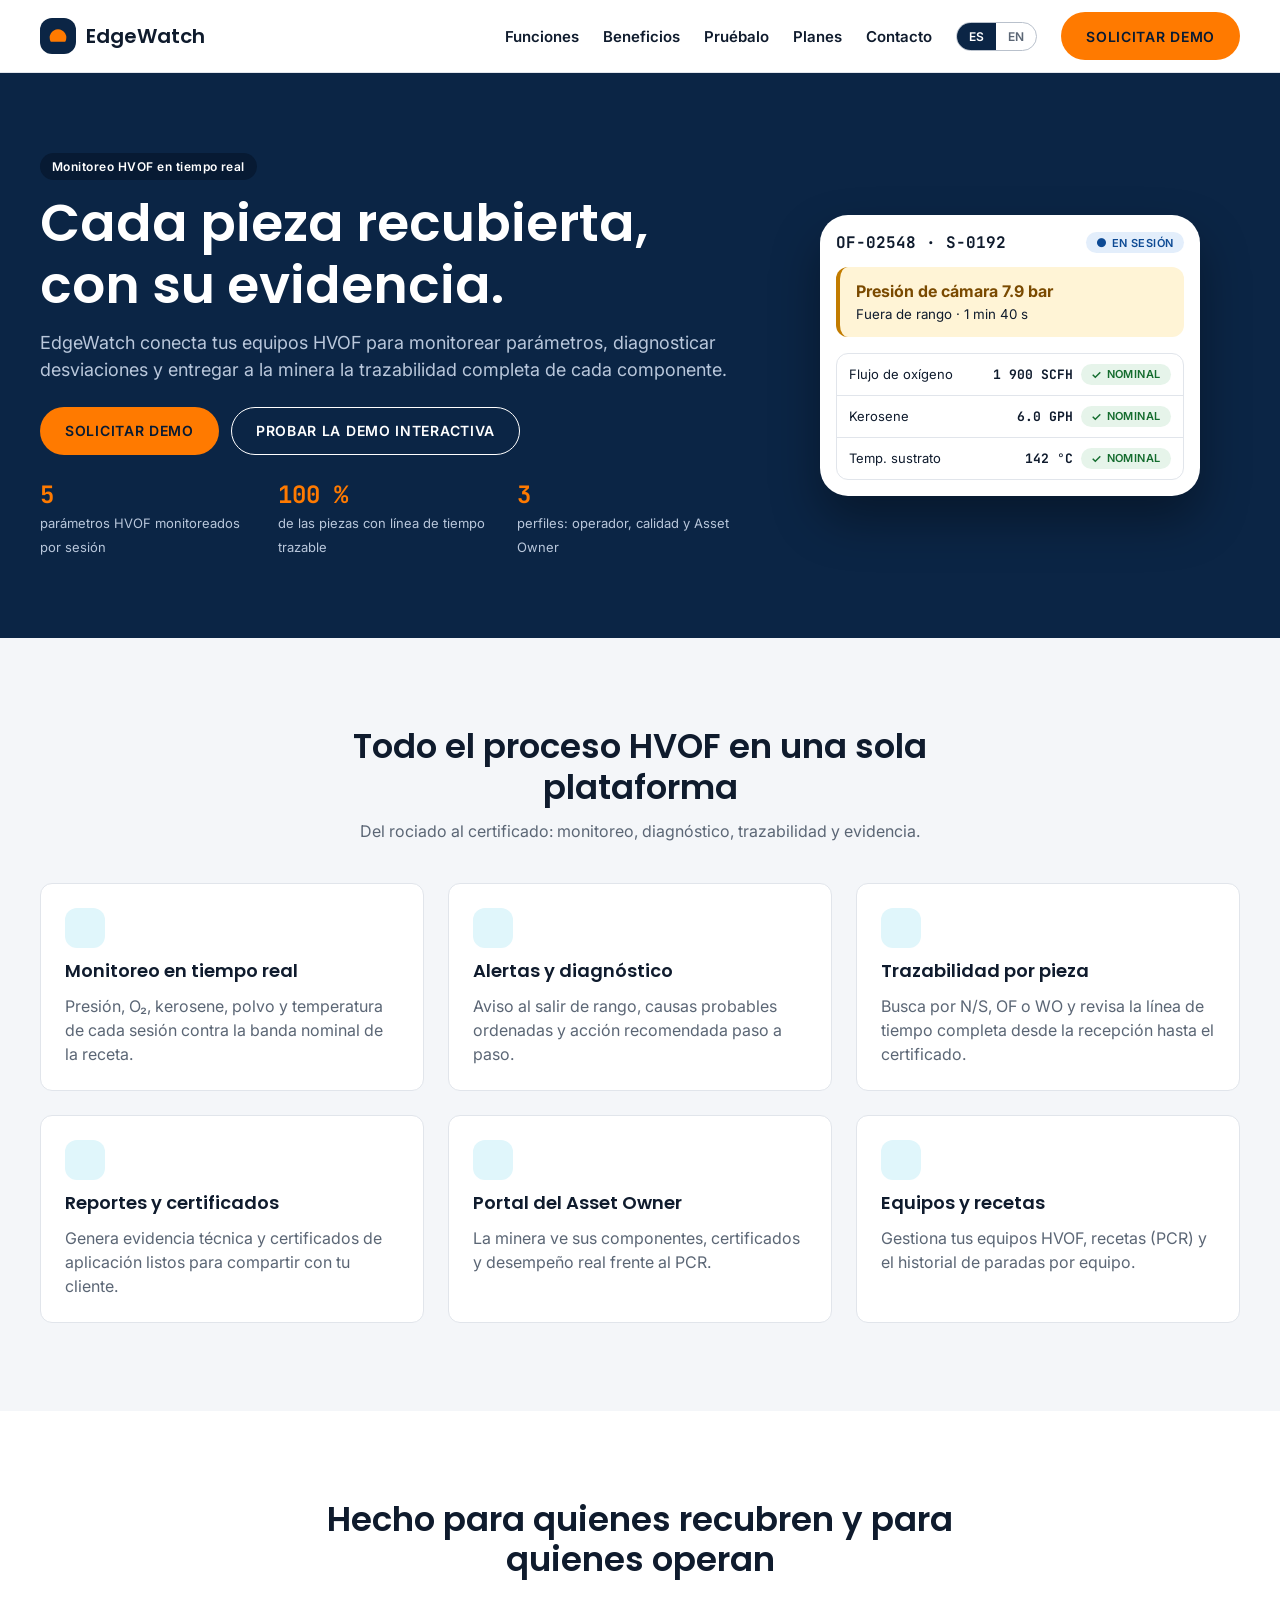
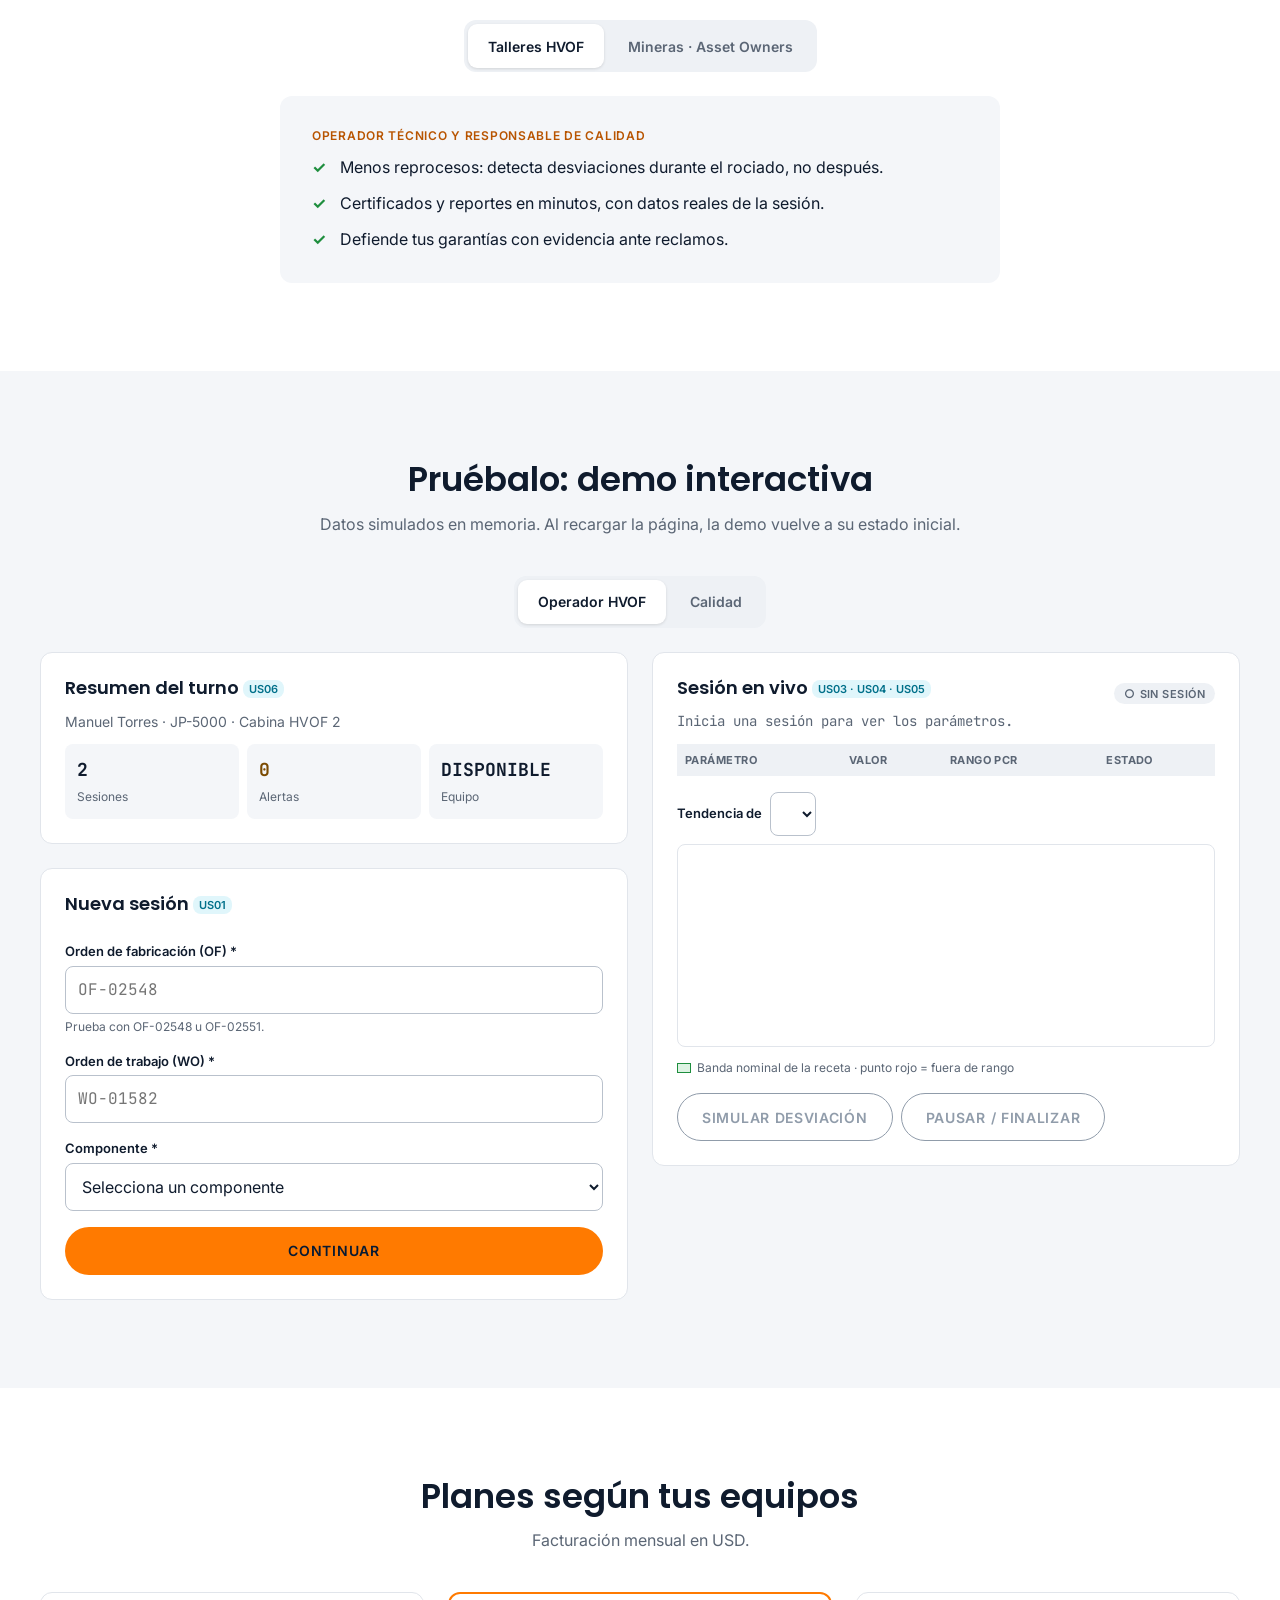
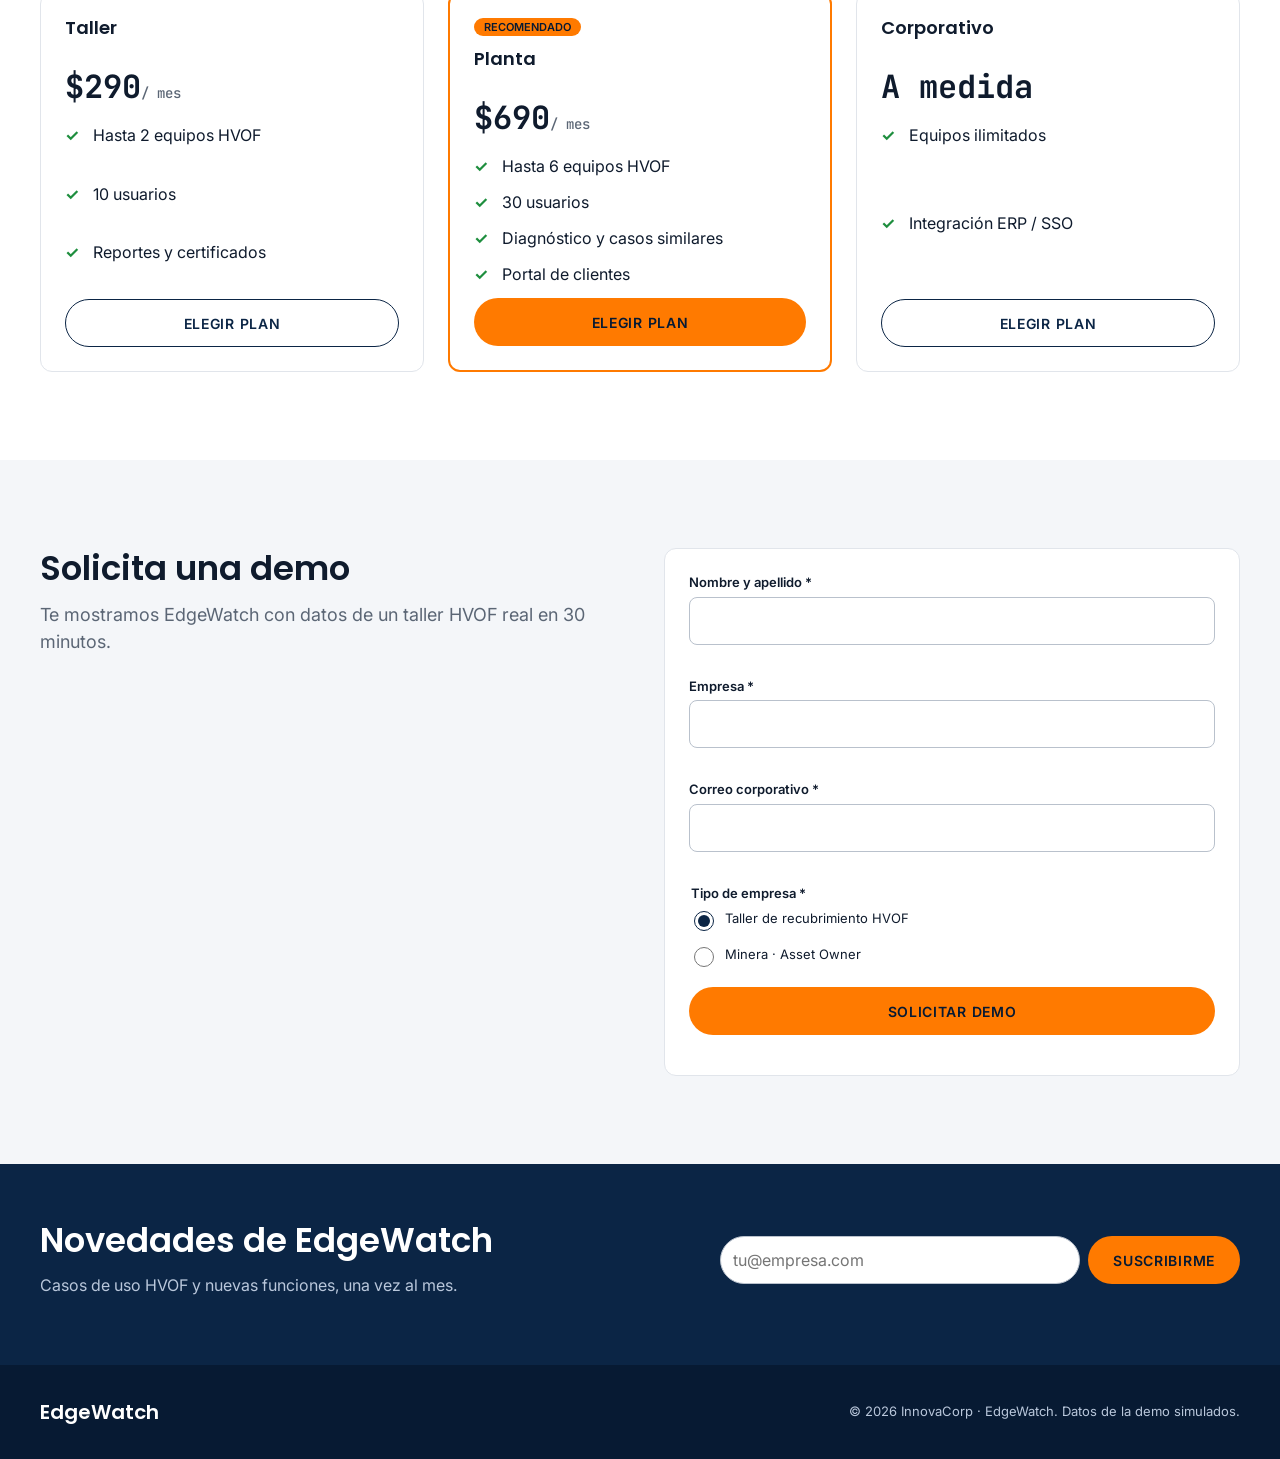
==== commit af5581e1: "feat(demo): add quality panel" ====
--- a/index.html
+++ b/index.html
@@ -277,16 +277,6 @@
               >
                 Calidad
               </button>
-              <button
-                role="tab"
-                id="tab-ao"
-                aria-controls="panel-ao"
-                aria-selected="false"
-                tabindex="-1"
-                data-i18n="demo.ao"
-              >
-                Asset Owner
-              </button>
             </div>
 
             <!-- OPERATOR -->
@@ -746,92 +736,6 @@
                       </button>
                     </form>
                     <ul class="list" id="stops-list"></ul>
-                  </article>
-                </div>
-              </div>
-            </div>
-            <!-- ASSET OWNER -->
-            <div class="tab-panel" role="tabpanel" id="panel-ao" aria-labelledby="tab-ao" hidden>
-              <div class="banner banner-warn" id="eol-banner" role="status">
-                <strong>EB-7734 al 95 % de su vida útil</strong
-                ><small>2 850 h de 3 000 h (PCR). Programa el reemplazo. · US40</small>
-              </div>
-              <div class="demo-grid">
-                <div class="demo-col">
-                  <article class="card" aria-labelledby="comp-title">
-                    <h3 id="comp-title">Mis componentes <small class="hint">US32</small></h3>
-                    <ul class="list" id="component-list"></ul>
-                  </article>
-                  <article class="card" id="component-detail" hidden aria-labelledby="cd-title">
-                    <h3 id="cd-title">Detalle <small class="hint">US33 · US34</small></h3>
-                    <dl class="kv" id="component-kv"></dl>
-                    <div class="meter" aria-hidden="true"><span id="life-bar"></span></div>
-                    <p class="muted" id="life-text"></p>
-                    <div class="actions">
-                      <button class="btn btn-secondary" type="button" id="cert-view-btn">
-                        Ver certificado
-                      </button>
-                    </div>
-                    <div class="doc-preview" id="cert-preview" hidden></div>
-                  </article>
-                  <form class="card form" id="hours-form" novalidate aria-labelledby="hours-title">
-                    <h3 id="hours-title">Registrar horas <small class="hint">US37</small></h3>
-                    <div class="field">
-                      <label for="hours-input">Lectura del horómetro de EB-7734 (h) *</label
-                      ><input
-                        id="hours-input"
-                        type="number"
-                        value="2850"
-                        aria-describedby="hours-help"
-                      />
-                      <p class="help" id="hours-help">Última lectura: 2 610 h.</p>
-                    </div>
-                    <button class="btn btn-primary" type="submit">Guardar lectura</button>
-                  </form>
-                </div>
-                <div class="demo-col">
-                  <article class="card" aria-labelledby="perf-title">
-                    <h3 id="perf-title">
-                      Desempeño vs. PCR y proveedores <small class="hint">US38 · US39</small>
-                    </h3>
-                    <ol class="bars" id="perf-bars"></ol>
-                    <table class="params">
-                      <caption class="sr-only">
-                        Comparación de proveedores
-                      </caption>
-                      <thead>
-                        <tr>
-                          <th scope="col">Proveedor</th>
-                          <th scope="col">Comp.</th>
-                          <th scope="col">Vida media</th>
-                        </tr>
-                      </thead>
-                      <tbody id="supplier-body"></tbody>
-                    </table>
-                  </article>
-                  <form class="card form" id="review-form" novalidate aria-labelledby="rev-title">
-                    <h3 id="rev-title">Solicitar revisión <small class="hint">US35</small></h3>
-                    <div class="field">
-                      <label for="rev-component">Componente *</label
-                      ><select id="rev-component">
-                        <option value="MG-0287">MG-0287 · Manga de desgaste</option>
-                        <option value="EB-7734">EB-7734 · Eje de bomba</option>
-                      </select>
-                    </div>
-                    <div class="field">
-                      <label for="rev-desc">Descripción de la falla *</label
-                      ><textarea id="rev-desc" rows="3" aria-describedby="rev-help"></textarea>
-                      <p class="help" id="rev-help"></p>
-                    </div>
-                    <button class="btn btn-primary" type="submit">Enviar solicitud</button>
-                  </form>
-                  <article class="card" aria-labelledby="req-title">
-                    <h3 id="req-title">Mis solicitudes <small class="hint">US36</small></h3>
-                    <ul class="list" id="request-list"></ul>
-                  </article>
-                  <article class="card" aria-labelledby="shared-title">
-                    <h3 id="shared-title">Reportes compartidos <small class="hint">US56</small></h3>
-                    <ul class="list" id="shared-list"></ul>
                   </article>
                 </div>
               </div>
--- a/styles/style.css
+++ b/styles/style.css
@@ -992,6 +992,68 @@
 }
 
 /* ==========================================================
+   DEMO: QUALITY
+   ========================================================== */
+.timeline {
+  list-style: none;
+  padding: 0;
+  margin: 8px 0;
+}
+.timeline li {
+  position: relative;
+  padding: 0 0 16px 28px;
+  border-left: 2px solid var(--border);
+  margin-left: 6px;
+}
+.timeline li::before {
+  content: '';
+  position: absolute;
+  left: -8px;
+  top: 2px;
+  width: 14px;
+  height: 14px;
+  border-radius: 50%;
+  background: var(--ok);
+}
+.timeline li.todo::before {
+  background: var(--neutral-bg);
+  border: 1px solid var(--border-strong);
+}
+.timeline li.now::before {
+  background: var(--amber);
+}
+.timeline small {
+  display: block;
+  color: var(--text-2);
+}
+.doc-preview {
+  border: 1px solid var(--border-strong);
+  border-radius: 4px;
+  padding: 20px;
+  background: #fff;
+  box-shadow: 0 2px 8px rgba(0, 0, 0, 0.08);
+  font-size: 0.8125rem;
+  margin-top: 8px;
+}
+.doc-preview h4 {
+  margin-top: 0;
+}
+.search-row {
+  display: flex;
+  gap: 8px;
+}
+.search-row input {
+  flex: 1;
+}
+.filters {
+  display: grid;
+  grid-template-columns: auto 1fr auto 1fr;
+  gap: 8px;
+  align-items: center;
+  margin-top: 12px;
+}
+
+/* ==========================================================
    RESPONSIVE: TABLET AND PHONE (US53) · ALWAYS AT THE END
    ========================================================== */
 @media (max-width: 1024px) {
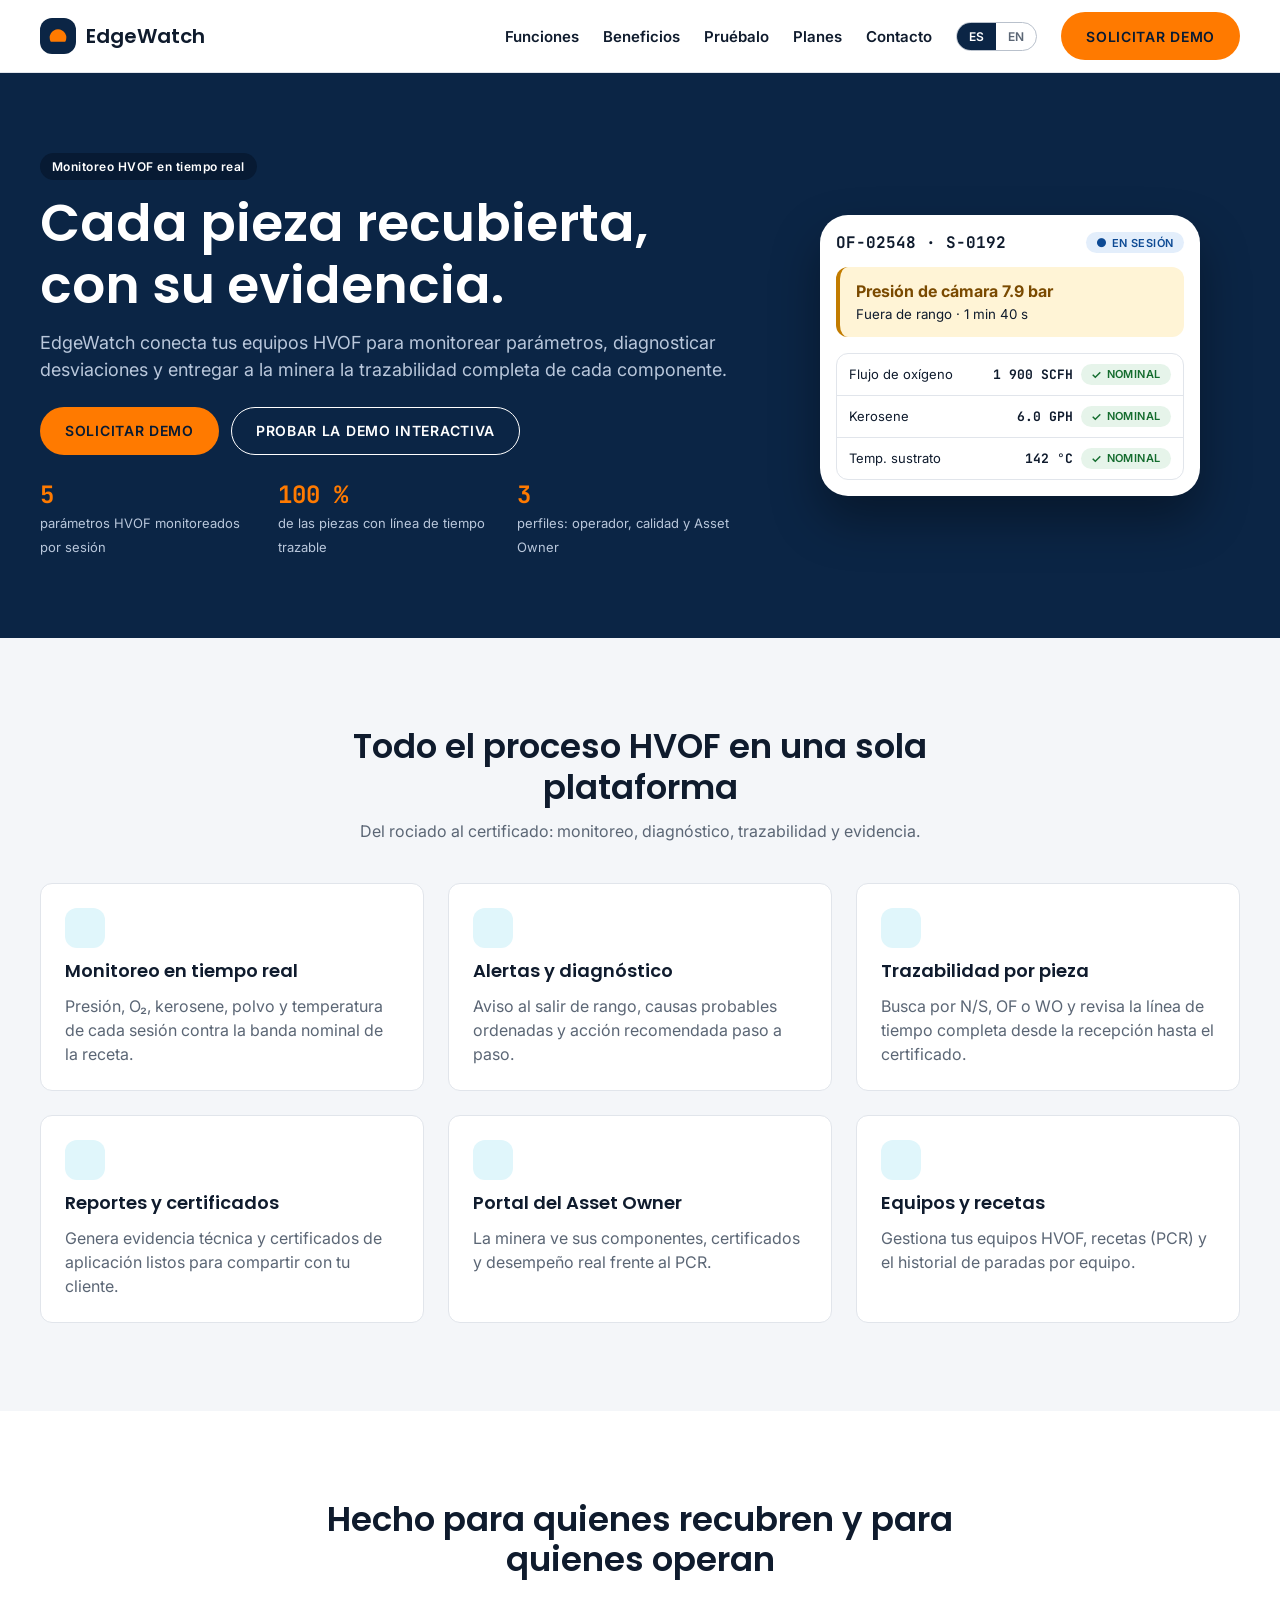
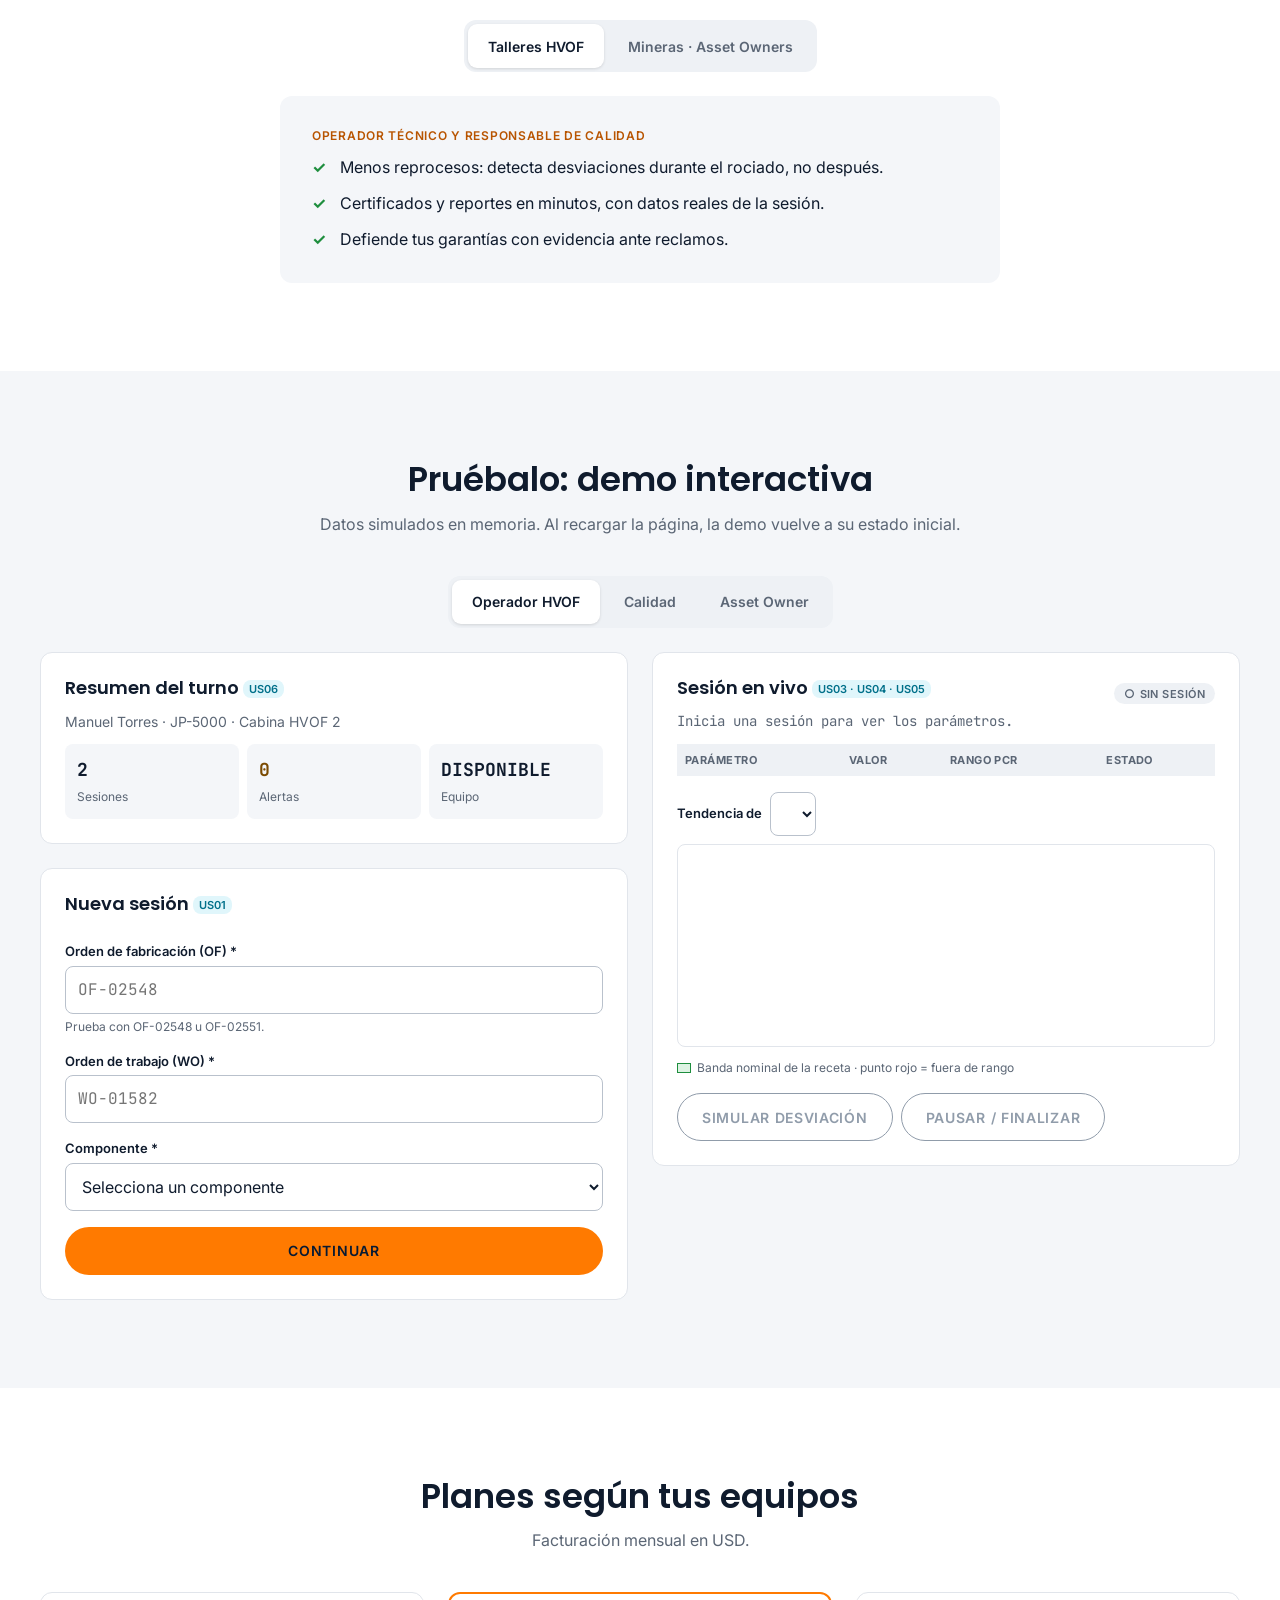
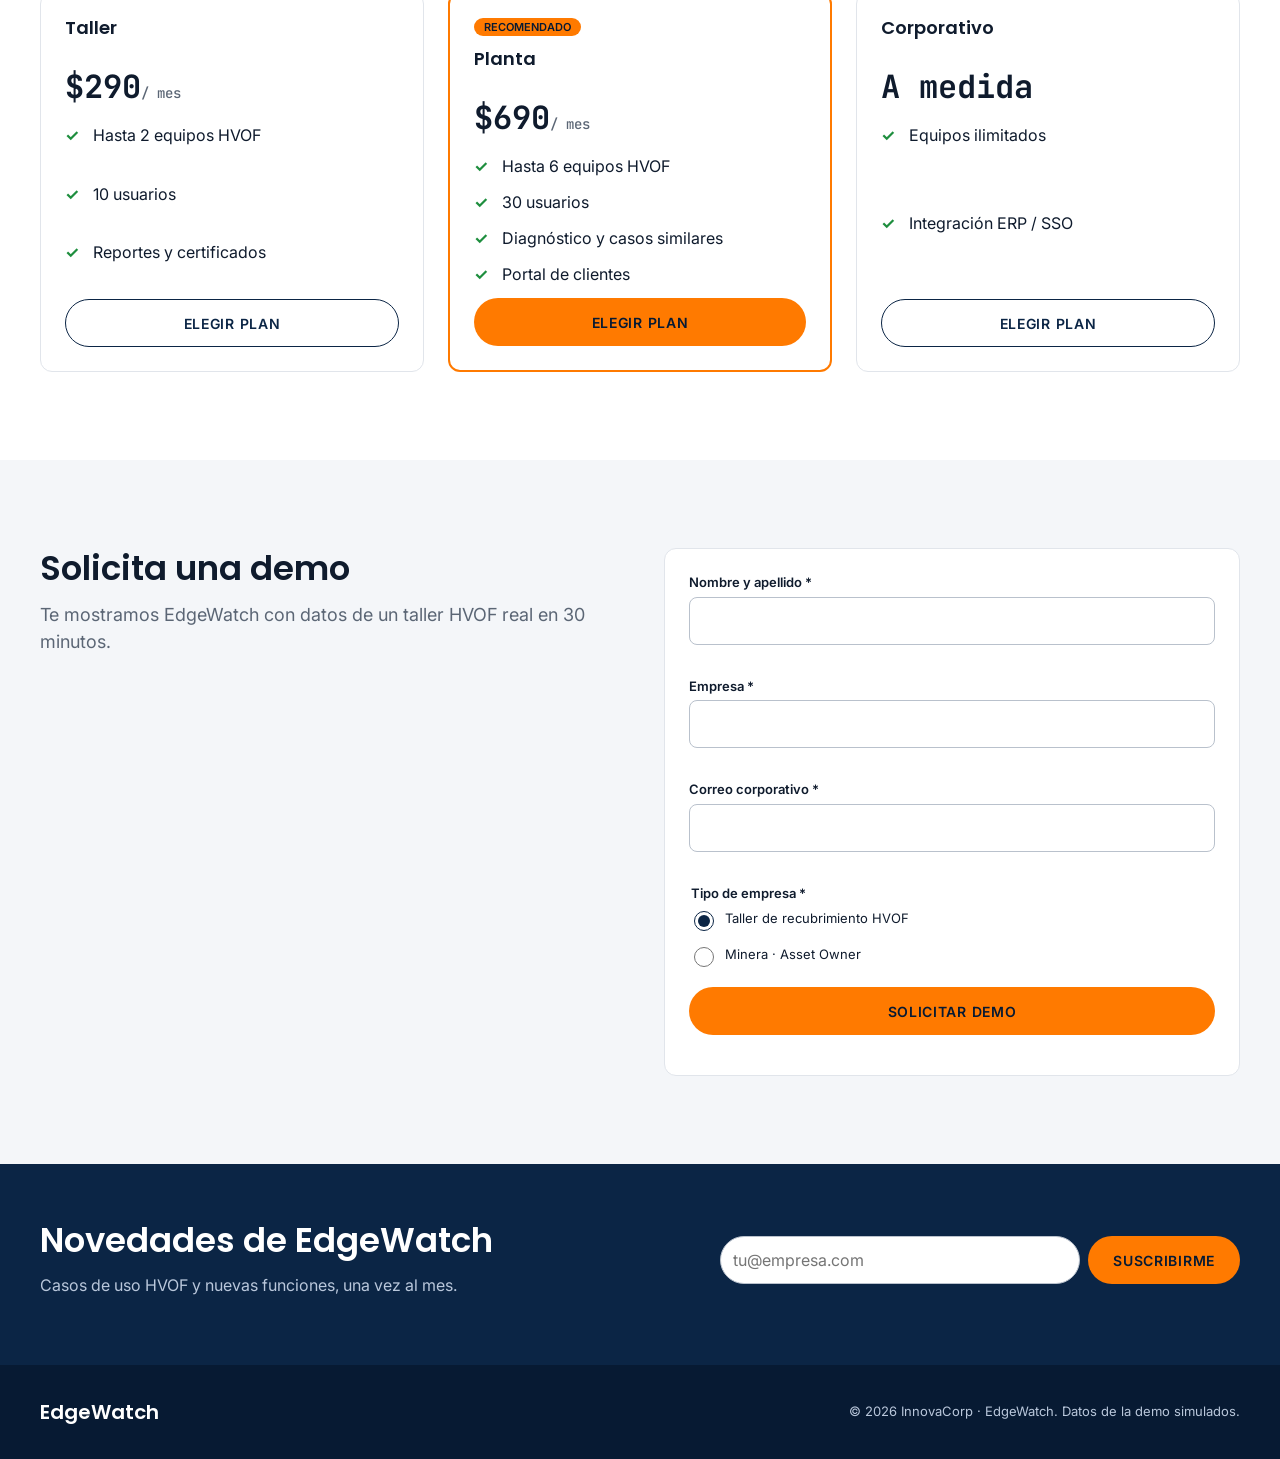
==== commit 6fb524d7: "chore(merge): merge feature/demo-asset-owner into develop" ====
--- a/index.html
+++ b/index.html
@@ -277,6 +277,16 @@
               >
                 Calidad
               </button>
+              <button
+                role="tab"
+                id="tab-ao"
+                aria-controls="panel-ao"
+                aria-selected="false"
+                tabindex="-1"
+                data-i18n="demo.ao"
+              >
+                Asset Owner
+              </button>
             </div>
 
             <!-- OPERATOR -->
@@ -736,6 +746,92 @@
                       </button>
                     </form>
                     <ul class="list" id="stops-list"></ul>
+                  </article>
+                </div>
+              </div>
+            </div>
+            <!-- ASSET OWNER -->
+            <div class="tab-panel" role="tabpanel" id="panel-ao" aria-labelledby="tab-ao" hidden>
+              <div class="banner banner-warn" id="eol-banner" role="status">
+                <strong>EB-7734 al 95 % de su vida útil</strong
+                ><small>2 850 h de 3 000 h (PCR). Programa el reemplazo. · US40</small>
+              </div>
+              <div class="demo-grid">
+                <div class="demo-col">
+                  <article class="card" aria-labelledby="comp-title">
+                    <h3 id="comp-title">Mis componentes <small class="hint">US32</small></h3>
+                    <ul class="list" id="component-list"></ul>
+                  </article>
+                  <article class="card" id="component-detail" hidden aria-labelledby="cd-title">
+                    <h3 id="cd-title">Detalle <small class="hint">US33 · US34</small></h3>
+                    <dl class="kv" id="component-kv"></dl>
+                    <div class="meter" aria-hidden="true"><span id="life-bar"></span></div>
+                    <p class="muted" id="life-text"></p>
+                    <div class="actions">
+                      <button class="btn btn-secondary" type="button" id="cert-view-btn">
+                        Ver certificado
+                      </button>
+                    </div>
+                    <div class="doc-preview" id="cert-preview" hidden></div>
+                  </article>
+                  <form class="card form" id="hours-form" novalidate aria-labelledby="hours-title">
+                    <h3 id="hours-title">Registrar horas <small class="hint">US37</small></h3>
+                    <div class="field">
+                      <label for="hours-input">Lectura del horómetro de EB-7734 (h) *</label
+                      ><input
+                        id="hours-input"
+                        type="number"
+                        value="2850"
+                        aria-describedby="hours-help"
+                      />
+                      <p class="help" id="hours-help">Última lectura: 2 610 h.</p>
+                    </div>
+                    <button class="btn btn-primary" type="submit">Guardar lectura</button>
+                  </form>
+                </div>
+                <div class="demo-col">
+                  <article class="card" aria-labelledby="perf-title">
+                    <h3 id="perf-title">
+                      Desempeño vs. PCR y proveedores <small class="hint">US38 · US39</small>
+                    </h3>
+                    <ol class="bars" id="perf-bars"></ol>
+                    <table class="params">
+                      <caption class="sr-only">
+                        Comparación de proveedores
+                      </caption>
+                      <thead>
+                        <tr>
+                          <th scope="col">Proveedor</th>
+                          <th scope="col">Comp.</th>
+                          <th scope="col">Vida media</th>
+                        </tr>
+                      </thead>
+                      <tbody id="supplier-body"></tbody>
+                    </table>
+                  </article>
+                  <form class="card form" id="review-form" novalidate aria-labelledby="rev-title">
+                    <h3 id="rev-title">Solicitar revisión <small class="hint">US35</small></h3>
+                    <div class="field">
+                      <label for="rev-component">Componente *</label
+                      ><select id="rev-component">
+                        <option value="MG-0287">MG-0287 · Manga de desgaste</option>
+                        <option value="EB-7734">EB-7734 · Eje de bomba</option>
+                      </select>
+                    </div>
+                    <div class="field">
+                      <label for="rev-desc">Descripción de la falla *</label
+                      ><textarea id="rev-desc" rows="3" aria-describedby="rev-help"></textarea>
+                      <p class="help" id="rev-help"></p>
+                    </div>
+                    <button class="btn btn-primary" type="submit">Enviar solicitud</button>
+                  </form>
+                  <article class="card" aria-labelledby="req-title">
+                    <h3 id="req-title">Mis solicitudes <small class="hint">US36</small></h3>
+                    <ul class="list" id="request-list"></ul>
+                  </article>
+                  <article class="card" aria-labelledby="shared-title">
+                    <h3 id="shared-title">Reportes compartidos <small class="hint">US56</small></h3>
+                    <ul class="list" id="shared-list"></ul>
                   </article>
                 </div>
               </div>
--- a/styles/style.css
+++ b/styles/style.css
@@ -1054,6 +1054,53 @@
 }
 
 /* ==========================================================
+   DEMO: ASSET OWNER
+   ========================================================== */
+.bars {
+  list-style: none;
+  padding: 0;
+  margin: 8px 0;
+  display: grid;
+  gap: 12px;
+}
+.bars .bar-label {
+  display: flex;
+  justify-content: space-between;
+  font-size: 0.8125rem;
+  font-weight: 600;
+}
+.bars .track {
+  height: 8px;
+  border-radius: 4px;
+  background: var(--neutral-bg);
+  overflow: hidden;
+  margin-top: 6px;
+}
+.bars .track span {
+  display: block;
+  height: 100%;
+  background: var(--teal);
+}
+.bars .track span.over {
+  background: var(--ok);
+}
+.bars .track span.under {
+  background: var(--err);
+}
+.meter {
+  height: 10px;
+  border-radius: 5px;
+  background: var(--neutral-bg);
+  overflow: hidden;
+  margin-top: 12px;
+}
+.meter span {
+  display: block;
+  height: 100%;
+  background: var(--amber);
+}
+
+/* ==========================================================
    RESPONSIVE: TABLET AND PHONE (US53) · ALWAYS AT THE END
    ========================================================== */
 @media (max-width: 1024px) {
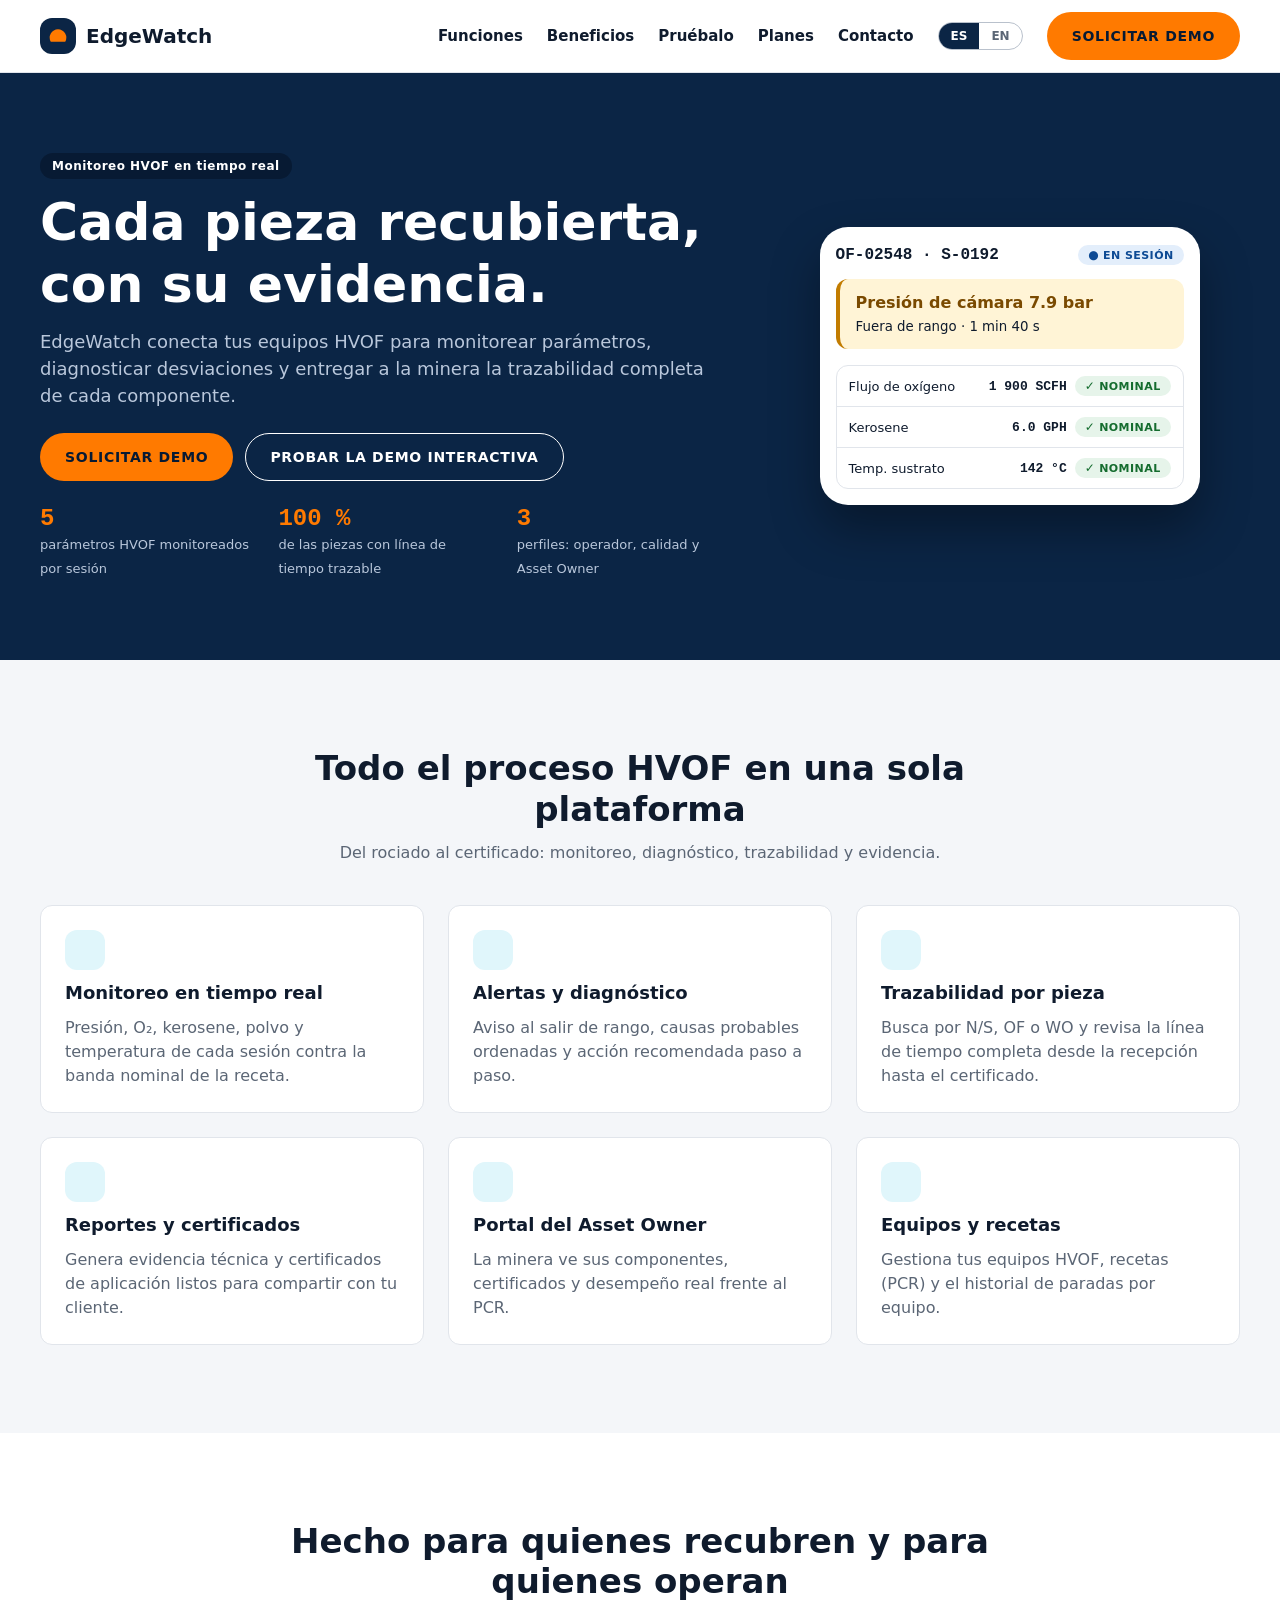
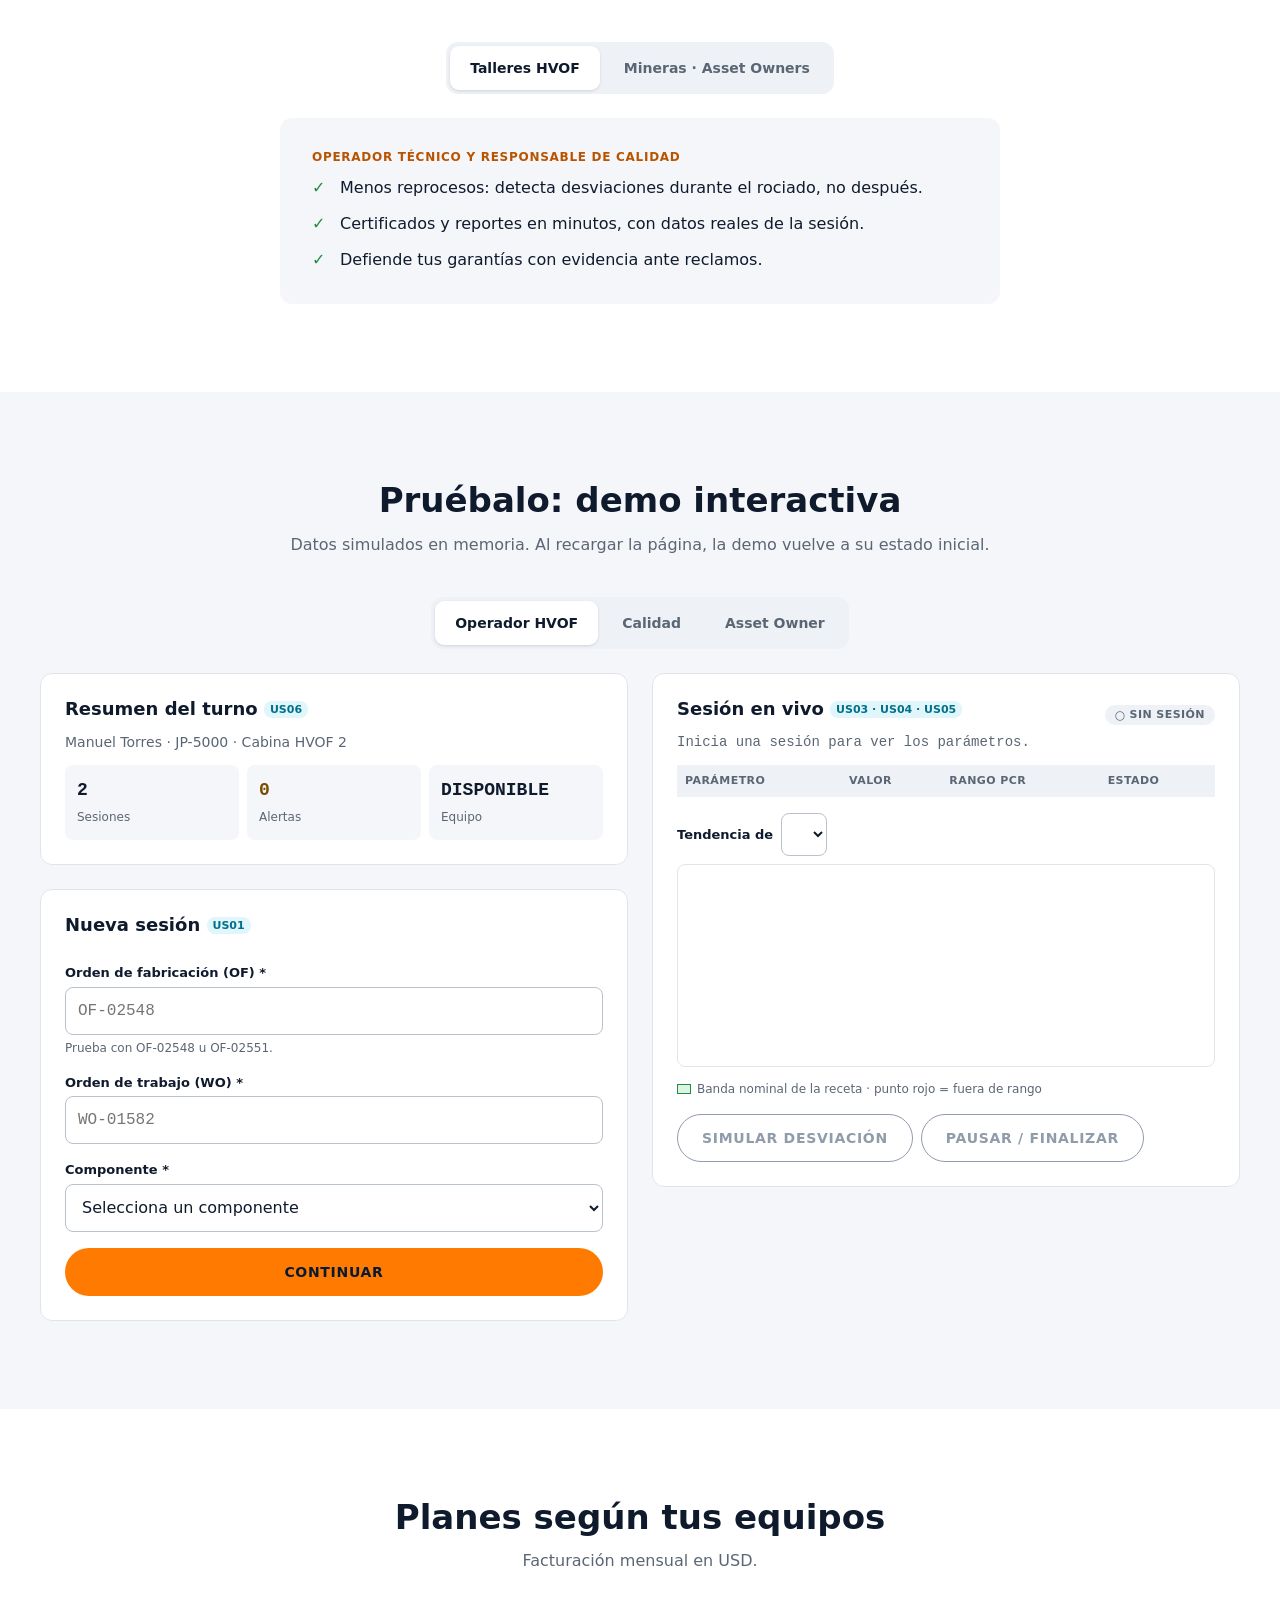
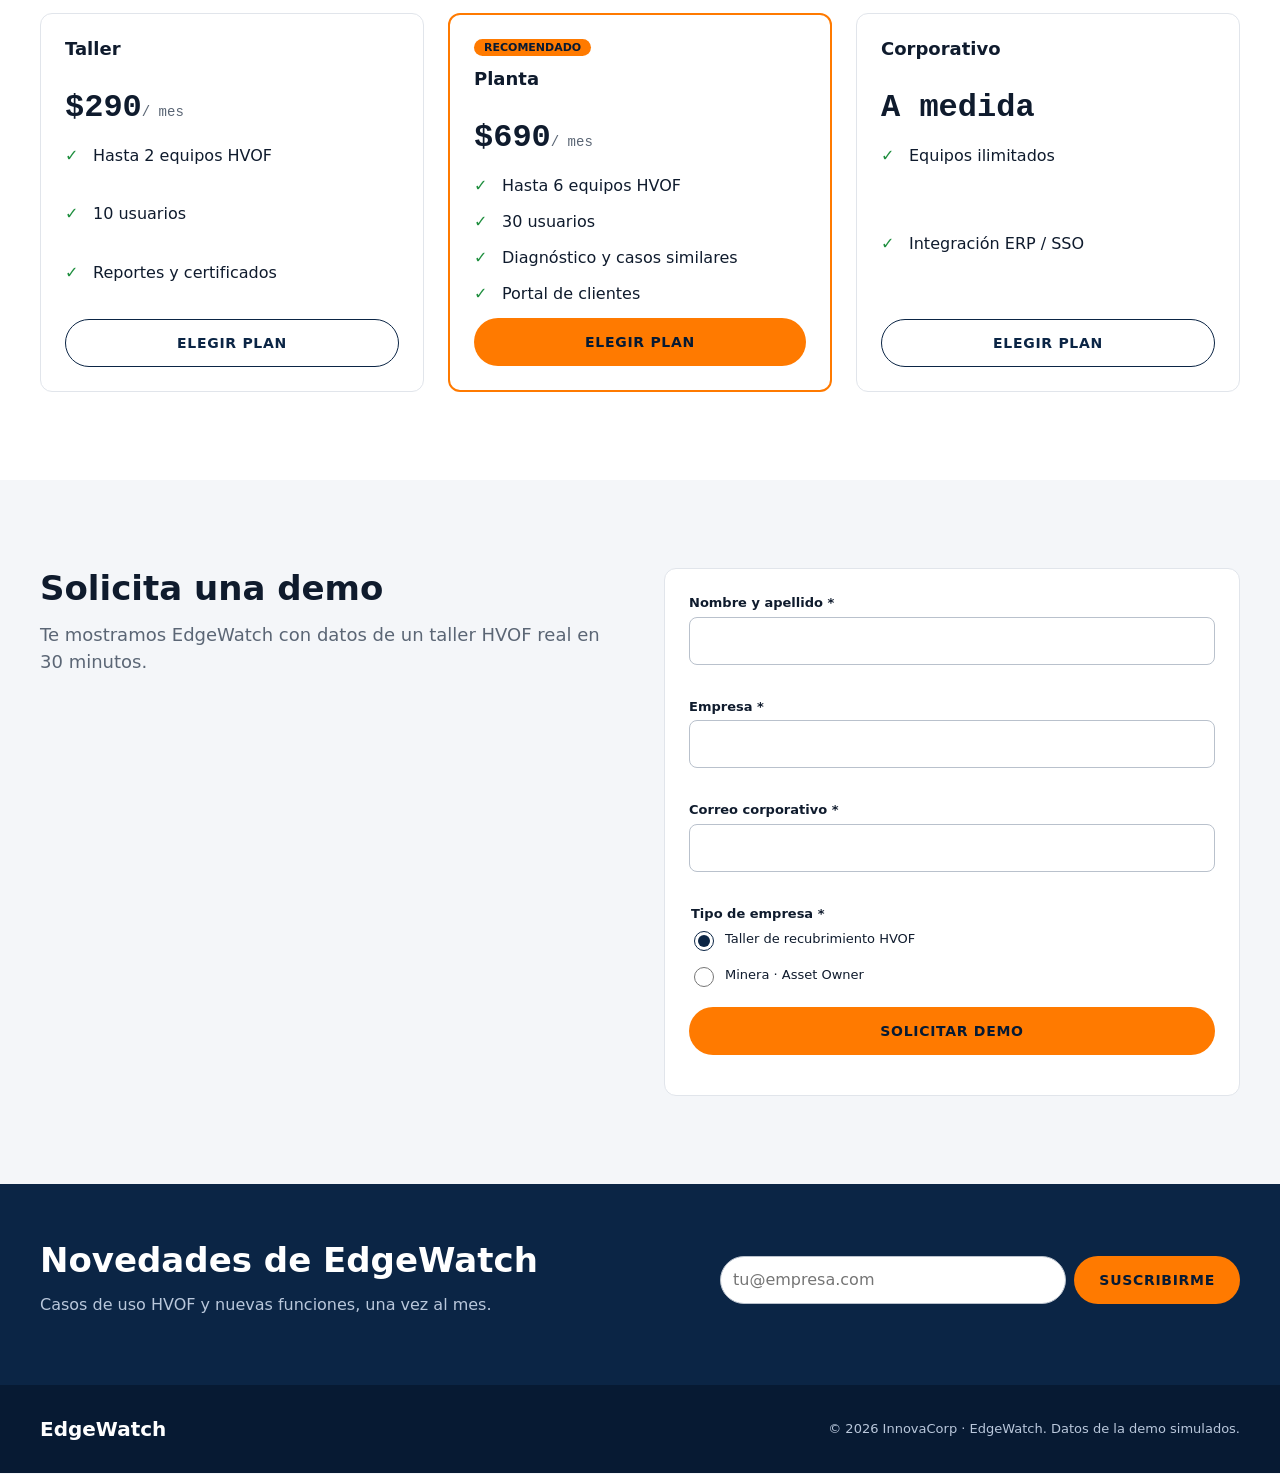
==== commit 0382e4af: "feat(deploy): redirect site root to public folder for GitHub Pages" ====
--- a/index.html
+++ b/index.html
@@ -2,1001 +2,11 @@
 <html lang="es">
   <head>
     <meta charset="utf-8" />
-    <meta name="viewport" content="width=device-width, initial-scale=1" />
-    <title>EdgeWatch · Monitoreo, trazabilidad y diagnóstico HVOF</title>
-    <meta
-      name="description"
-      content="EdgeWatch conecta tus equipos HVOF para monitorear parámetros, diagnosticar desviaciones y entregar trazabilidad de cada componente recubierto."
-    />
-    <link rel="preconnect" href="https://fonts.googleapis.com" />
-    <link rel="preconnect" href="https://fonts.gstatic.com" crossorigin />
-    <link
-      href="https://fonts.googleapis.com/css2?family=Inter:wght@400;500;600;700&family=JetBrains+Mono:wght@500;700&family=Poppins:wght@500;600;700&display=swap"
-      rel="stylesheet"
-    />
-    <link rel="stylesheet" href="styles/style.css" />
-    <script defer src="scripts/app.js"></script>
-    <link rel="icon" href="favicon.svg" type="image/svg+xml" />
+    <title>EdgeWatch</title>
+    <meta http-equiv="refresh" content="0; url=public/" />
+    <link rel="canonical" href="public/" />
   </head>
   <body>
-    <a class="skip-link" href="#main" data-i18n="skip">Saltar al contenido</a>
-    <!-- US52 · Sticky header / US55 · language switch -->
-    <header class="site-header" id="top">
-      <div class="container header-inner">
-        <a class="brand" href="#top" aria-label="EdgeWatch, ir al inicio">
-          <span class="brand-mark" aria-hidden="true"
-            ><svg viewBox="0 0 24 24">
-              <path
-                d="M12 4a10 10 0 00-8.66 15h17.32A10 10 0 0012 4zm1 10.73V8h-2v6.73A2 2 0 1013 14.73z"
-              /></svg
-          ></span>
-          <span class="brand-name">EdgeWatch</span>
-        </a>
-        <nav class="main-nav" id="main-nav" aria-label="Navegación principal">
-          <ul>
-            <li><a href="#features" data-i18n="nav.features">Funciones</a></li>
-            <li><a href="#segments" data-i18n="nav.benefits">Beneficios</a></li>
-            <li><a href="#demo" data-i18n="nav.demo">Pruébalo</a></li>
-            <li><a href="#pricing" data-i18n="nav.pricing">Planes</a></li>
-            <li><a href="#contact" data-i18n="nav.contact">Contacto</a></li>
-          </ul>
-          <div class="lang-switch" role="group" aria-label="Idioma">
-            <button type="button" class="lang-btn is-active" data-lang="es" aria-pressed="true">
-              ES
-            </button>
-            <button type="button" class="lang-btn" data-lang="en" aria-pressed="false">EN</button>
-          </div>
-          <a class="btn btn-primary" href="#contact" data-i18n="cta.demo">Solicitar demo</a>
-        </nav>
-        <button
-          type="button"
-          class="menu-toggle"
-          aria-expanded="false"
-          aria-controls="main-nav"
-          aria-label="Abrir menú"
-        >
-          <span></span><span></span><span></span>
-        </button>
-      </div>
-    </header>
-    <main id="main">
-      <!-- US48 · Value proposition -->
-      <section class="hero" aria-labelledby="hero-title">
-        <div class="container hero-grid">
-          <div class="hero-copy">
-            <p class="eyebrow" data-i18n="hero.eyebrow">Monitoreo HVOF en tiempo real</p>
-            <h1 id="hero-title" data-i18n="hero.title">Cada pieza recubierta, con su evidencia.</h1>
-            <p class="lead" data-i18n="hero.lead">
-              EdgeWatch conecta tus equipos HVOF para monitorear parámetros, diagnosticar
-              desviaciones y entregar a la minera la trazabilidad completa de cada componente.
-            </p>
-            <div class="hero-actions">
-              <a class="btn btn-primary" href="#contact" data-i18n="cta.demo">Solicitar demo</a>
-              <a class="btn btn-ghost" href="#demo" data-i18n="cta.try"
-                >Probar la demo interactiva</a
-              >
-            </div>
-            <ul class="hero-stats">
-              <li>
-                <strong>5</strong
-                ><span data-i18n="hero.s1">parámetros HVOF monitoreados por sesión</span>
-              </li>
-              <li>
-                <strong>100 %</strong
-                ><span data-i18n="hero.s2">de las piezas con línea de tiempo trazable</span>
-              </li>
-              <li>
-                <strong>3</strong
-                ><span data-i18n="hero.s3">perfiles: operador, calidad y Asset Owner</span>
-              </li>
-            </ul>
-          </div>
-          <div class="hero-visual" aria-hidden="true">
-            <div class="phone">
-              <div class="phone-top">
-                <span class="mono">OF-02548 · S-0192</span
-                ><span class="chip chip-info">EN SESIÓN</span>
-              </div>
-              <div class="banner banner-warn">
-                <strong>Presión de cámara 7.9 bar</strong><small>Fuera de rango · 1 min 40 s</small>
-              </div>
-              <ul class="mini-params">
-                <li>
-                  <span>Flujo de oxígeno</span><b class="mono">1 900 SCFH</b
-                  ><span class="chip chip-ok">NOMINAL</span>
-                </li>
-                <li>
-                  <span>Kerosene</span><b class="mono">6.0 GPH</b
-                  ><span class="chip chip-ok">NOMINAL</span>
-                </li>
-                <li>
-                  <span>Temp. sustrato</span><b class="mono">142 °C</b
-                  ><span class="chip chip-ok">NOMINAL</span>
-                </li>
-              </ul>
-            </div>
-          </div>
-        </div>
-      </section>
-
-      <!-- US49 · Core features -->
-      <section class="section" id="features" aria-labelledby="features-title">
-        <div class="container">
-          <header class="section-head">
-            <h2 id="features-title" data-i18n="features.title">
-              Todo el proceso HVOF en una sola plataforma
-            </h2>
-            <p data-i18n="features.lead">
-              Del rociado al certificado: monitoreo, diagnóstico, trazabilidad y evidencia.
-            </p>
-          </header>
-          <div class="feature-grid">
-            <article class="card feature">
-              <h3 data-i18n="f1.t">Monitoreo en tiempo real</h3>
-              <p data-i18n="f1.d">
-                Presión, O₂, kerosene, polvo y temperatura de cada sesión contra la banda nominal de
-                la receta.
-              </p>
-            </article>
-            <article class="card feature">
-              <h3 data-i18n="f2.t">Alertas y diagnóstico</h3>
-              <p data-i18n="f2.d">
-                Aviso al salir de rango, causas probables ordenadas y acción recomendada paso a
-                paso.
-              </p>
-            </article>
-            <article class="card feature">
-              <h3 data-i18n="f3.t">Trazabilidad por pieza</h3>
-              <p data-i18n="f3.d">
-                Busca por N/S, OF o WO y revisa la línea de tiempo completa desde la recepción hasta
-                el certificado.
-              </p>
-            </article>
-            <article class="card feature">
-              <h3 data-i18n="f4.t">Reportes y certificados</h3>
-              <p data-i18n="f4.d">
-                Genera evidencia técnica y certificados de aplicación listos para compartir con tu
-                cliente.
-              </p>
-            </article>
-            <article class="card feature">
-              <h3 data-i18n="f5.t">Portal del Asset Owner</h3>
-              <p data-i18n="f5.d">
-                La minera ve sus componentes, certificados y desempeño real frente al PCR.
-              </p>
-            </article>
-            <article class="card feature">
-              <h3 data-i18n="f6.t">Equipos y recetas</h3>
-              <p data-i18n="f6.d">
-                Gestiona tus equipos HVOF, recetas (PCR) y el historial de paradas por equipo.
-              </p>
-            </article>
-          </div>
-        </div>
-      </section>
-
-      <!-- US50 · Benefits by segment -->
-      <section class="section section-alt" id="segments" aria-labelledby="segments-title">
-        <div class="container">
-          <header class="section-head">
-            <h2 id="segments-title" data-i18n="seg.title">
-              Hecho para quienes recubren y para quienes operan
-            </h2>
-          </header>
-          <div class="tabs" data-tabs>
-            <div class="tab-list" role="tablist" aria-label="Segmentos">
-              <button
-                role="tab"
-                id="tab-shop"
-                aria-controls="panel-shop"
-                aria-selected="true"
-                data-i18n="seg.shop"
-              >
-                Talleres HVOF
-              </button>
-              <button
-                role="tab"
-                id="tab-mine"
-                aria-controls="panel-mine"
-                aria-selected="false"
-                tabindex="-1"
-                data-i18n="seg.mine"
-              >
-                Mineras · Asset Owners
-              </button>
-            </div>
-            <div
-              class="tab-panel segment"
-              role="tabpanel"
-              id="panel-shop"
-              aria-labelledby="tab-shop"
-            >
-              <p class="kicker" data-i18n="seg.shop.who">
-                Operador técnico y responsable de calidad
-              </p>
-              <ul class="check-list">
-                <li data-i18n="seg.shop.b1">
-                  Menos reprocesos: detecta desviaciones durante el rociado, no después.
-                </li>
-                <li data-i18n="seg.shop.b2">
-                  Certificados y reportes en minutos, con datos reales de la sesión.
-                </li>
-                <li data-i18n="seg.shop.b3">Defiende tus garantías con evidencia ante reclamos.</li>
-              </ul>
-            </div>
-            <div
-              class="tab-panel segment segment-dark"
-              role="tabpanel"
-              id="panel-mine"
-              aria-labelledby="tab-mine"
-              hidden
-            >
-              <p class="kicker" data-i18n="seg.mine.who">Ingeniero de confiabilidad</p>
-              <ul class="check-list">
-                <li data-i18n="seg.mine.b1">
-                  Conoce el estado y la vida útil de cada componente recuperado.
-                </li>
-                <li data-i18n="seg.mine.b2">
-                  Compara proveedores con datos de desempeño, no con percepciones.
-                </li>
-                <li data-i18n="seg.mine.b3">
-                  Recibe avisos antes del fin de vida útil y solicita revisiones.
-                </li>
-              </ul>
-            </div>
-          </div>
-        </div>
-      </section>
-      <!-- Core user stories · interactive simulated demo -->
-      <section class="section" id="demo" aria-labelledby="demo-title">
-        <div class="container">
-          <header class="section-head">
-            <h2 id="demo-title" data-i18n="demo.title">Pruébalo: demo interactiva</h2>
-            <p data-i18n="demo.lead">
-              Datos simulados en memoria. Al recargar la página, la demo vuelve a su estado inicial.
-            </p>
-          </header>
-          <div class="tabs demo" data-tabs>
-            <div class="tab-list" role="tablist" aria-label="Perfil de la demo">
-              <button
-                role="tab"
-                id="tab-op"
-                aria-controls="panel-op"
-                aria-selected="true"
-                data-i18n="demo.op"
-              >
-                Operador HVOF
-              </button>
-              <button
-                role="tab"
-                id="tab-qa"
-                aria-controls="panel-qa"
-                aria-selected="false"
-                tabindex="-1"
-                data-i18n="demo.qa"
-              >
-                Calidad
-              </button>
-              <button
-                role="tab"
-                id="tab-ao"
-                aria-controls="panel-ao"
-                aria-selected="false"
-                tabindex="-1"
-                data-i18n="demo.ao"
-              >
-                Asset Owner
-              </button>
-            </div>
-
-            <!-- OPERATOR -->
-            <div class="tab-panel" role="tabpanel" id="panel-op" aria-labelledby="tab-op">
-              <div class="demo-grid">
-                <div class="demo-col">
-                  <article class="card" id="shift-summary" aria-labelledby="shift-title">
-                    <h3 id="shift-title">Resumen del turno <small class="hint">US06</small></h3>
-                    <p class="muted">Manuel Torres · JP-5000 · Cabina HVOF 2</p>
-                    <div class="stats">
-                      <div><b class="mono" id="stat-sessions">2</b><span>Sesiones</span></div>
-                      <div>
-                        <b class="mono warn-text" id="stat-alerts">0</b><span>Alertas</span>
-                      </div>
-                      <div><b class="mono" id="stat-status">DISPONIBLE</b><span>Equipo</span></div>
-                    </div>
-                  </article>
-
-                  <form
-                    class="card form"
-                    id="session-form"
-                    novalidate
-                    aria-labelledby="session-form-title"
-                  >
-                    <h3 id="session-form-title">Nueva sesión <small class="hint">US01</small></h3>
-                    <div class="field">
-                      <label for="of-input">Orden de fabricación (OF) *</label>
-                      <input
-                        id="of-input"
-                        name="of"
-                        class="mono"
-                        placeholder="OF-02548"
-                        autocomplete="off"
-                        aria-describedby="of-help"
-                        required
-                      />
-                      <p class="help" id="of-help" aria-live="polite">
-                        Prueba con OF-02548 u OF-02551.
-                      </p>
-                    </div>
-                    <div class="field">
-                      <label for="wo-input">Orden de trabajo (WO) *</label>
-                      <input id="wo-input" name="wo" class="mono" placeholder="WO-01582" required />
-                    </div>
-                    <div class="field">
-                      <label for="component-input">Componente *</label>
-                      <select id="component-input" name="component" required>
-                        <option value="">Selecciona un componente</option>
-                        <option value="EB-7802">Eje de bomba · N/S EB-7802</option>
-                        <option value="VS-1120">Vástago · N/S VS-1120</option>
-                      </select>
-                    </div>
-                    <button class="btn btn-primary btn-block" type="submit">Continuar</button>
-                  </form>
-
-                  <article class="card" id="confirm-card" hidden aria-labelledby="confirm-title">
-                    <h3 id="confirm-title">Confirmar inicio <small class="hint">US02</small></h3>
-                    <dl class="kv" id="confirm-summary"></dl>
-                    <div class="actions">
-                      <button class="btn btn-primary" type="button" id="start-btn">
-                        Iniciar monitoreo
-                      </button>
-                      <button class="btn btn-secondary" type="button" id="edit-btn">
-                        Corregir datos
-                      </button>
-                    </div>
-                  </article>
-                </div>
-
-                <div class="demo-col">
-                  <article class="card" id="live-card" aria-labelledby="live-title">
-                    <div class="card-head">
-                      <h3 id="live-title">
-                        Sesión en vivo <small class="hint">US03 · US04 · US05</small>
-                      </h3>
-                      <span class="chip chip-neutral" id="session-chip">SIN SESIÓN</span>
-                    </div>
-                    <p class="muted mono" id="session-meta">
-                      Inicia una sesión para ver los parámetros.
-                    </p>
-                    <table class="params" aria-describedby="live-title">
-                      <thead>
-                        <tr>
-                          <th scope="col">Parámetro</th>
-                          <th scope="col">Valor</th>
-                          <th scope="col">Rango PCR</th>
-                          <th scope="col">Estado</th>
-                        </tr>
-                      </thead>
-                      <tbody id="params-body"></tbody>
-                    </table>
-                    <div class="trend">
-                      <div class="trend-head">
-                        <label for="trend-param">Tendencia de</label>
-                        <select id="trend-param"></select>
-                      </div>
-                      <svg
-                        id="trend-chart"
-                        viewBox="0 0 320 120"
-                        role="img"
-                        aria-label="Tendencia del parámetro sobre la banda nominal"
-                      ></svg>
-                      <p class="legend">
-                        <span class="swatch"></span> Banda nominal de la receta · punto rojo = fuera
-                        de rango
-                      </p>
-                    </div>
-                    <div class="actions">
-                      <button class="btn btn-secondary" type="button" id="simulate-btn" disabled>
-                        Simular desviación
-                      </button>
-                      <button class="btn btn-secondary" type="button" id="finish-btn" disabled>
-                        Pausar / finalizar
-                      </button>
-                    </div>
-                    <form class="inline-form" id="finish-form" hidden novalidate>
-                      <fieldset>
-                        <legend>Acción</legend>
-                        <label
-                          ><input type="radio" name="finishAction" value="pause" /> Pausar</label
-                        >
-                        <label
-                          ><input type="radio" name="finishAction" value="finish" checked />
-                          Finalizar</label
-                        >
-                      </fieldset>
-                      <div class="field">
-                        <label for="finish-reason">Motivo *</label>
-                        <select id="finish-reason" required aria-describedby="finish-help">
-                          <option value="">Selecciona un motivo</option>
-                          <option>Rociado completado</option>
-                          <option>Cambio de boquilla</option>
-                          <option>Falla de equipo</option>
-                        </select>
-                        <p class="help" id="finish-help"></p>
-                      </div>
-                      <button class="btn btn-primary" type="submit">Confirmar</button>
-                    </form>
-                  </article>
-                  <article class="card" id="alert-card" hidden aria-labelledby="alert-title">
-                    <div class="card-head">
-                      <h3 id="alert-title">
-                        Alerta AL-0417 <small class="hint">US08 · US09 · US10</small>
-                      </h3>
-                      <span class="chip chip-warn" id="alert-chip">ALERTA</span>
-                    </div>
-                    <p id="alert-text"></p>
-                    <div class="actions">
-                      <button class="btn btn-primary" type="button" id="diagnosis-btn">
-                        Ver diagnóstico
-                      </button>
-                      <button class="btn btn-secondary" type="button" id="review-btn">
-                        Marcar como revisada
-                      </button>
-                    </div>
-                  </article>
-
-                  <article class="card" id="diagnosis-card" hidden aria-labelledby="diag-title">
-                    <h3 id="diag-title">
-                      Diagnóstico <small class="hint">US13 · US14 · US18</small>
-                    </h3>
-                    <ol class="bars" id="causes"></ol>
-                    <h4>Acción recomendada <span class="chip chip-err">CRÍTICA</span></h4>
-                    <ol class="steps">
-                      <li>Detener alimentación de polvo</li>
-                      <li>Inspeccionar y limpiar boquilla</li>
-                      <li>Verificar presión antes de reanudar</li>
-                    </ol>
-                    <div class="actions">
-                      <button class="btn btn-secondary" type="button" id="notify-btn">
-                        Notificar a mantenimiento
-                      </button>
-                    </div>
-                  </article>
-
-                  <form
-                    class="card form"
-                    id="action-form"
-                    hidden
-                    novalidate
-                    aria-labelledby="action-title"
-                  >
-                    <h3 id="action-title">
-                      Registrar acción <small class="hint">US15 · US16</small>
-                    </h3>
-                    <div class="field">
-                      <label for="action-taken">Acción tomada *</label
-                      ><input id="action-taken" value="Limpieza de boquilla" required />
-                    </div>
-                    <div class="field">
-                      <label for="action-cause">Causa confirmada *</label>
-                      <select id="action-cause" required aria-describedby="cause-help">
-                        <option value="">Selecciona una causa</option>
-                        <option>Obstrucción parcial de boquilla</option>
-                        <option>Variación en suministro de O₂</option>
-                        <option>Desgaste del inyector de polvo</option>
-                      </select>
-                      <p class="help" id="cause-help"></p>
-                    </div>
-                    <label class="check"
-                      ><input type="checkbox" id="action-stopped" /> ¿Se detuvo la sesión?</label
-                    >
-                    <div class="field">
-                      <label for="action-photo">Foto de evidencia (JPG/PNG, máx. 5 MB)</label
-                      ><input
-                        type="file"
-                        id="action-photo"
-                        accept="image/png,image/jpeg"
-                        aria-describedby="photo-help"
-                      />
-                      <p class="help" id="photo-help"></p>
-                      <img id="photo-preview" alt="Vista previa de la foto de evidencia" hidden />
-                    </div>
-                    <button class="btn btn-primary btn-block" type="submit">Confirmar</button>
-                  </form>
-                </div>
-              </div>
-            </div>
-            <!-- QUALITY -->
-            <div class="tab-panel" role="tabpanel" id="panel-qa" aria-labelledby="tab-qa" hidden>
-              <div class="demo-grid">
-                <div class="demo-col">
-                  <article class="card" aria-labelledby="active-title">
-                    <h3 id="active-title">Sesiones activas <small class="hint">US07</small></h3>
-                    <ul class="list" id="active-list"></ul>
-                  </article>
-                  <article class="card" aria-labelledby="search-title">
-                    <h3 id="search-title">Buscar pieza <small class="hint">US19 · US20</small></h3>
-                    <form class="search-row" id="search-form" role="search">
-                      <label class="sr-only" for="search-input">Buscar por N/S, OF o WO</label>
-                      <input
-                        id="search-input"
-                        class="mono"
-                        placeholder="EB-7734, OF-02541 o WO-01571"
-                      />
-                      <button class="btn btn-primary" type="submit">Buscar</button>
-                    </form>
-                    <div class="filters" role="group" aria-label="Filtros">
-                      <label for="filter-client">Cliente</label
-                      ><select id="filter-client">
-                        <option value="">Todos</option>
-                        <option>Cerro Verde</option>
-                        <option>Las Bambas</option>
-                        <option>Chinalco</option>
-                      </select>
-                      <label for="filter-status">Estado</label
-                      ><select id="filter-status">
-                        <option value="">Todos</option>
-                        <option>COMPLETADA</option>
-                        <option>CON ALERTA</option>
-                      </select>
-                    </div>
-                    <ul class="list" id="search-results" aria-live="polite"></ul>
-                  </article>
-                  <article class="card" aria-labelledby="alerts-hist-title">
-                    <h3 id="alerts-hist-title">
-                      Historial de alertas <small class="hint">US12</small>
-                    </h3>
-                    <label for="alert-param-filter">Parámetro</label>
-                    <select id="alert-param-filter">
-                      <option value="">Todos</option>
-                      <option>Presión de cámara</option>
-                      <option>Temp. de sustrato</option>
-                      <option>Flujo de oxígeno</option>
-                    </select>
-                    <ul class="list" id="alert-history"></ul>
-                  </article>
-                  <form
-                    class="card form"
-                    id="threshold-form"
-                    novalidate
-                    aria-labelledby="thr-title"
-                  >
-                    <h3 id="thr-title">Umbrales de alerta <small class="hint">US11</small></h3>
-                    <div class="field">
-                      <label for="thr-time">Tolerancia para Presión de cámara (s) *</label
-                      ><input
-                        id="thr-time"
-                        type="number"
-                        value="30"
-                        min="5"
-                        max="300"
-                        aria-describedby="thr-help"
-                      />
-                      <p class="help" id="thr-help">Entre 5 y 300 s.</p>
-                    </div>
-                    <div class="field">
-                      <label for="thr-sev">Severidad</label
-                      ><select id="thr-sev">
-                        <option>Informativa</option>
-                        <option selected>Alerta</option>
-                        <option>Crítica</option>
-                      </select>
-                    </div>
-                    <button class="btn btn-primary" type="submit">Guardar umbral</button>
-                  </form>
-                </div>
-                <div class="demo-col">
-                  <article class="card" id="piece-card" hidden aria-labelledby="piece-title">
-                    <h3 id="piece-title">Pieza <small class="hint">US21 · US24</small></h3>
-                    <ol class="timeline" id="piece-timeline"></ol>
-                    <h4>Recuperaciones anteriores</h4>
-                    <ul class="list" id="previous-list"></ul>
-                    <div class="actions">
-                      <button class="btn btn-secondary" type="button" id="open-session-btn">
-                        Ver sesión histórica
-                      </button>
-                    </div>
-                  </article>
-                  <article class="card" id="history-card" hidden aria-labelledby="hist-title">
-                    <h3 id="hist-title">Sesión S-0187 <small class="hint">US22 · US23</small></h3>
-                    <svg
-                      id="history-chart"
-                      viewBox="0 0 320 120"
-                      role="img"
-                      aria-label="Presión de cámara de la sesión frente a la banda de la receta"
-                    ></svg>
-                    <table class="params">
-                      <caption class="sr-only">
-                        Comparación de la sesión frente al PCR
-                      </caption>
-                      <thead>
-                        <tr>
-                          <th scope="col">Parámetro</th>
-                          <th scope="col">Rango</th>
-                          <th scope="col">Prom.</th>
-                          <th scope="col">Estado</th>
-                        </tr>
-                      </thead>
-                      <tbody id="compare-body"></tbody>
-                    </table>
-                  </article>
-                  <form
-                    class="card form"
-                    id="inspection-form"
-                    hidden
-                    novalidate
-                    aria-labelledby="insp-title"
-                  >
-                    <h3 id="insp-title">
-                      Inspección post-proceso <small class="hint">US25</small>
-                    </h3>
-                    <div class="field">
-                      <label for="insp-thickness">Espesor (mm) *</label
-                      ><input
-                        id="insp-thickness"
-                        type="number"
-                        step="0.01"
-                        value="0.30"
-                        aria-describedby="thk-help"
-                      />
-                      <p class="help" id="thk-help">Especificación 0.25 – 0.35 mm.</p>
-                    </div>
-                    <div class="field">
-                      <label for="insp-hardness">Dureza (HV) *</label
-                      ><input
-                        id="insp-hardness"
-                        type="number"
-                        value="1150"
-                        aria-describedby="hv-help"
-                      />
-                      <p class="help" id="hv-help">Mínimo 1 050 HV.</p>
-                    </div>
-                    <button class="btn btn-primary" type="submit">Guardar inspección</button>
-                  </form>
-                  <form
-                    class="card form"
-                    id="report-form"
-                    hidden
-                    novalidate
-                    aria-labelledby="rep-title"
-                  >
-                    <h3 id="rep-title">Generar reporte <small class="hint">US26 · US27</small></h3>
-                    <div class="field">
-                      <label for="rep-reason">Motivo *</label
-                      ><select id="rep-reason" aria-describedby="rep-help">
-                        <option value="">Selecciona un motivo</option>
-                        <option>Reclamo · Cerro Verde</option>
-                        <option>Auditoría interna</option>
-                        <option>Entrega al cliente</option>
-                      </select>
-                      <p class="help" id="rep-help"></p>
-                    </div>
-                    <fieldset>
-                      <legend>Evidencia a incluir</legend>
-                      <label class="check"
-                        ><input
-                          type="checkbox"
-                          name="evidence"
-                          value="Telemetría con banda nominal"
-                          checked
-                        />
-                        Telemetría con banda nominal</label
-                      >
-                      <label class="check"
-                        ><input
-                          type="checkbox"
-                          name="evidence"
-                          value="Comparación frente al PCR"
-                          checked
-                        />
-                        Comparación frente al PCR</label
-                      >
-                      <label class="check"
-                        ><input
-                          type="checkbox"
-                          name="evidence"
-                          value="Alertas y acciones registradas"
-                          checked
-                        />
-                        Alertas y acciones registradas</label
-                      >
-                    </fieldset>
-                    <button class="btn btn-primary" type="submit">Ver vista previa</button>
-                  </form>
-                  <article class="card" id="preview-card" hidden aria-labelledby="prev-title">
-                    <h3 id="prev-title">
-                      Vista previa <small class="hint">US27 · US28 · US29 · US30</small>
-                    </h3>
-                    <div class="doc-preview" id="doc-preview"></div>
-                    <div class="actions">
-                      <button class="btn btn-primary" type="button" id="issue-cert-btn">
-                        Emitir certificado
-                      </button>
-                      <button class="btn btn-secondary" type="button" id="share-btn">
-                        Compartir con el cliente
-                      </button>
-                      <button class="btn btn-secondary" type="button" id="download-btn">
-                        Descargar PDF
-                      </button>
-                    </div>
-                  </article>
-                  <article class="card" aria-labelledby="reports-title">
-                    <h3 id="reports-title">Reportes emitidos <small class="hint">US31</small></h3>
-                    <ul class="list" id="reports-list"></ul>
-                  </article>
-                  <article class="card" aria-labelledby="equip-title">
-                    <h3 id="equip-title">
-                      Equipos, recetas y paradas <small class="hint">US42 · US43 · US44</small>
-                    </h3>
-                    <ul class="list" id="equipment-list"></ul>
-                    <form class="inline-form" id="recipe-form" novalidate>
-                      <p class="muted">PCR-0091 · Presión de cámara (bar)</p>
-                      <div class="row">
-                        <div class="field">
-                          <label for="rcp-min">Mín.</label
-                          ><input id="rcp-min" type="number" step="0.1" value="6.8" />
-                        </div>
-                        <div class="field">
-                          <label for="rcp-max">Máx.</label
-                          ><input id="rcp-max" type="number" step="0.1" value="7.6" />
-                        </div>
-                      </div>
-                      <p class="help" id="rcp-help" aria-live="polite"></p>
-                      <button class="btn btn-secondary" type="submit">
-                        Guardar receta (nueva versión)
-                      </button>
-                    </form>
-                    <ul class="list" id="stops-list"></ul>
-                  </article>
-                </div>
-              </div>
-            </div>
-            <!-- ASSET OWNER -->
-            <div class="tab-panel" role="tabpanel" id="panel-ao" aria-labelledby="tab-ao" hidden>
-              <div class="banner banner-warn" id="eol-banner" role="status">
-                <strong>EB-7734 al 95 % de su vida útil</strong
-                ><small>2 850 h de 3 000 h (PCR). Programa el reemplazo. · US40</small>
-              </div>
-              <div class="demo-grid">
-                <div class="demo-col">
-                  <article class="card" aria-labelledby="comp-title">
-                    <h3 id="comp-title">Mis componentes <small class="hint">US32</small></h3>
-                    <ul class="list" id="component-list"></ul>
-                  </article>
-                  <article class="card" id="component-detail" hidden aria-labelledby="cd-title">
-                    <h3 id="cd-title">Detalle <small class="hint">US33 · US34</small></h3>
-                    <dl class="kv" id="component-kv"></dl>
-                    <div class="meter" aria-hidden="true"><span id="life-bar"></span></div>
-                    <p class="muted" id="life-text"></p>
-                    <div class="actions">
-                      <button class="btn btn-secondary" type="button" id="cert-view-btn">
-                        Ver certificado
-                      </button>
-                    </div>
-                    <div class="doc-preview" id="cert-preview" hidden></div>
-                  </article>
-                  <form class="card form" id="hours-form" novalidate aria-labelledby="hours-title">
-                    <h3 id="hours-title">Registrar horas <small class="hint">US37</small></h3>
-                    <div class="field">
-                      <label for="hours-input">Lectura del horómetro de EB-7734 (h) *</label
-                      ><input
-                        id="hours-input"
-                        type="number"
-                        value="2850"
-                        aria-describedby="hours-help"
-                      />
-                      <p class="help" id="hours-help">Última lectura: 2 610 h.</p>
-                    </div>
-                    <button class="btn btn-primary" type="submit">Guardar lectura</button>
-                  </form>
-                </div>
-                <div class="demo-col">
-                  <article class="card" aria-labelledby="perf-title">
-                    <h3 id="perf-title">
-                      Desempeño vs. PCR y proveedores <small class="hint">US38 · US39</small>
-                    </h3>
-                    <ol class="bars" id="perf-bars"></ol>
-                    <table class="params">
-                      <caption class="sr-only">
-                        Comparación de proveedores
-                      </caption>
-                      <thead>
-                        <tr>
-                          <th scope="col">Proveedor</th>
-                          <th scope="col">Comp.</th>
-                          <th scope="col">Vida media</th>
-                        </tr>
-                      </thead>
-                      <tbody id="supplier-body"></tbody>
-                    </table>
-                  </article>
-                  <form class="card form" id="review-form" novalidate aria-labelledby="rev-title">
-                    <h3 id="rev-title">Solicitar revisión <small class="hint">US35</small></h3>
-                    <div class="field">
-                      <label for="rev-component">Componente *</label
-                      ><select id="rev-component">
-                        <option value="MG-0287">MG-0287 · Manga de desgaste</option>
-                        <option value="EB-7734">EB-7734 · Eje de bomba</option>
-                      </select>
-                    </div>
-                    <div class="field">
-                      <label for="rev-desc">Descripción de la falla *</label
-                      ><textarea id="rev-desc" rows="3" aria-describedby="rev-help"></textarea>
-                      <p class="help" id="rev-help"></p>
-                    </div>
-                    <button class="btn btn-primary" type="submit">Enviar solicitud</button>
-                  </form>
-                  <article class="card" aria-labelledby="req-title">
-                    <h3 id="req-title">Mis solicitudes <small class="hint">US36</small></h3>
-                    <ul class="list" id="request-list"></ul>
-                  </article>
-                  <article class="card" aria-labelledby="shared-title">
-                    <h3 id="shared-title">Reportes compartidos <small class="hint">US56</small></h3>
-                    <ul class="list" id="shared-list"></ul>
-                  </article>
-                </div>
-              </div>
-            </div>
-          </div>
-        </div>
-      </section>
-      <!-- US47 · Plans -->
-      <section class="section section-alt" id="pricing" aria-labelledby="pricing-title">
-        <div class="container">
-          <header class="section-head">
-            <h2 id="pricing-title" data-i18n="pricing.title">Planes según tus equipos</h2>
-            <p data-i18n="pricing.lead">Facturación mensual en USD.</p>
-          </header>
-          <div class="plan-grid">
-            <article class="card plan">
-              <h3 data-i18n="plan.shop">Taller</h3>
-              <p class="price mono">$290<small data-i18n="plan.month">/ mes</small></p>
-              <ul class="check-list">
-                <li data-i18n="plan.shop.1">Hasta 2 equipos HVOF</li>
-                <li data-i18n="plan.shop.2">10 usuarios</li>
-                <li data-i18n="plan.shop.3">Reportes y certificados</li>
-              </ul>
-              <button
-                class="btn btn-secondary btn-block"
-                type="button"
-                data-plan="Taller"
-                data-i18n="plan.choose"
-              >
-                Elegir plan
-              </button>
-            </article>
-            <article class="card plan plan-featured">
-              <p class="badge" data-i18n="plan.recommended">Recomendado</p>
-              <h3 data-i18n="plan.plant">Planta</h3>
-              <p class="price mono">$690<small data-i18n="plan.month">/ mes</small></p>
-              <ul class="check-list">
-                <li data-i18n="plan.plant.1">Hasta 6 equipos HVOF</li>
-                <li data-i18n="plan.plant.2">30 usuarios</li>
-                <li data-i18n="plan.plant.3">Diagnóstico y casos similares</li>
-                <li data-i18n="plan.plant.4">Portal de clientes</li>
-              </ul>
-              <button
-                class="btn btn-primary btn-block"
-                type="button"
-                data-plan="Planta"
-                data-i18n="plan.choose"
-              >
-                Elegir plan
-              </button>
-            </article>
-            <article class="card plan">
-              <h3 data-i18n="plan.ent">Corporativo</h3>
-              <p class="price mono" data-i18n="plan.custom">A medida</p>
-              <ul class="check-list">
-                <li data-i18n="plan.ent.1">Equipos ilimitados</li>
-                <li data-i18n="plan.ent.2">Integración ERP / SSO</li>
-              </ul>
-              <button
-                class="btn btn-secondary btn-block"
-                type="button"
-                data-plan="Corporativo"
-                data-i18n="plan.choose"
-              >
-                Elegir plan
-              </button>
-            </article>
-          </div>
-        </div>
-      </section>
-
-      <!-- US51 · Demo request -->
-      <section class="section" id="contact" aria-labelledby="contact-title">
-        <div class="container contact-grid">
-          <div>
-            <h2 id="contact-title" data-i18n="contact.title">Solicita una demo</h2>
-            <p class="lead" data-i18n="contact.lead">
-              Te mostramos EdgeWatch con datos de un taller HVOF real en 30 minutos.
-            </p>
-            <p class="muted" id="selected-plan" aria-live="polite"></p>
-          </div>
-          <form class="card form" id="demo-form" novalidate aria-labelledby="contact-title">
-            <div class="field">
-              <label for="df-name" data-i18n="form.name">Nombre y apellido *</label
-              ><input
-                id="df-name"
-                name="name"
-                autocomplete="name"
-                required
-                aria-describedby="df-name-err"
-              />
-              <p class="help error" id="df-name-err"></p>
-            </div>
-            <div class="field">
-              <label for="df-company" data-i18n="form.company">Empresa *</label
-              ><input
-                id="df-company"
-                name="company"
-                autocomplete="organization"
-                required
-                aria-describedby="df-company-err"
-              />
-              <p class="help error" id="df-company-err"></p>
-            </div>
-            <div class="field">
-              <label for="df-email" data-i18n="form.email">Correo corporativo *</label
-              ><input
-                id="df-email"
-                name="email"
-                type="email"
-                autocomplete="email"
-                required
-                aria-describedby="df-email-err"
-              />
-              <p class="help error" id="df-email-err"></p>
-            </div>
-            <fieldset>
-              <legend data-i18n="form.type">Tipo de empresa *</legend>
-              <label
-                ><input type="radio" name="type" value="shop" checked />
-                <span data-i18n="form.shop">Taller de recubrimiento HVOF</span></label
-              >
-              <label
-                ><input type="radio" name="type" value="mine" />
-                <span data-i18n="form.mine">Minera · Asset Owner</span></label
-              >
-            </fieldset>
-            <button class="btn btn-primary btn-block" type="submit" data-i18n="cta.demo">
-              Solicitar demo
-            </button>
-            <p class="form-status" id="demo-status" role="status" aria-live="polite"></p>
-          </form>
-        </div>
-      </section>
-
-      <!-- US54 · Newsletter -->
-      <section class="newsletter" aria-labelledby="nl-title">
-        <div class="container newsletter-inner">
-          <div>
-            <h2 id="nl-title" data-i18n="nl.title">Novedades de EdgeWatch</h2>
-            <p data-i18n="nl.lead">Casos de uso HVOF y nuevas funciones, una vez al mes.</p>
-          </div>
-          <form class="newsletter-form" id="newsletter-form" novalidate>
-            <label class="sr-only" for="nl-email" data-i18n="form.email"
-              >Correo corporativo *</label
-            >
-            <input
-              id="nl-email"
-              type="email"
-              placeholder="tu@empresa.com"
-              autocomplete="email"
-              aria-describedby="nl-status"
-            />
-            <button class="btn btn-primary" type="submit" data-i18n="nl.cta">Suscribirme</button>
-            <p class="form-status" id="nl-status" role="status" aria-live="polite"></p>
-          </form>
-        </div>
-      </section>
-    </main>
-    <footer class="site-footer">
-      <div class="container footer-inner">
-        <span class="brand-name">EdgeWatch</span>
-        <p data-i18n="footer.copy">© 2026 InnovaCorp · EdgeWatch. Datos de la demo simulados.</p>
-      </div>
-    </footer>
-    <div class="toast-region" id="toasts" aria-live="polite" aria-atomic="false"></div>
+    <a href="public/">EdgeWatch · Landing Page</a>
   </body>
 </html>
